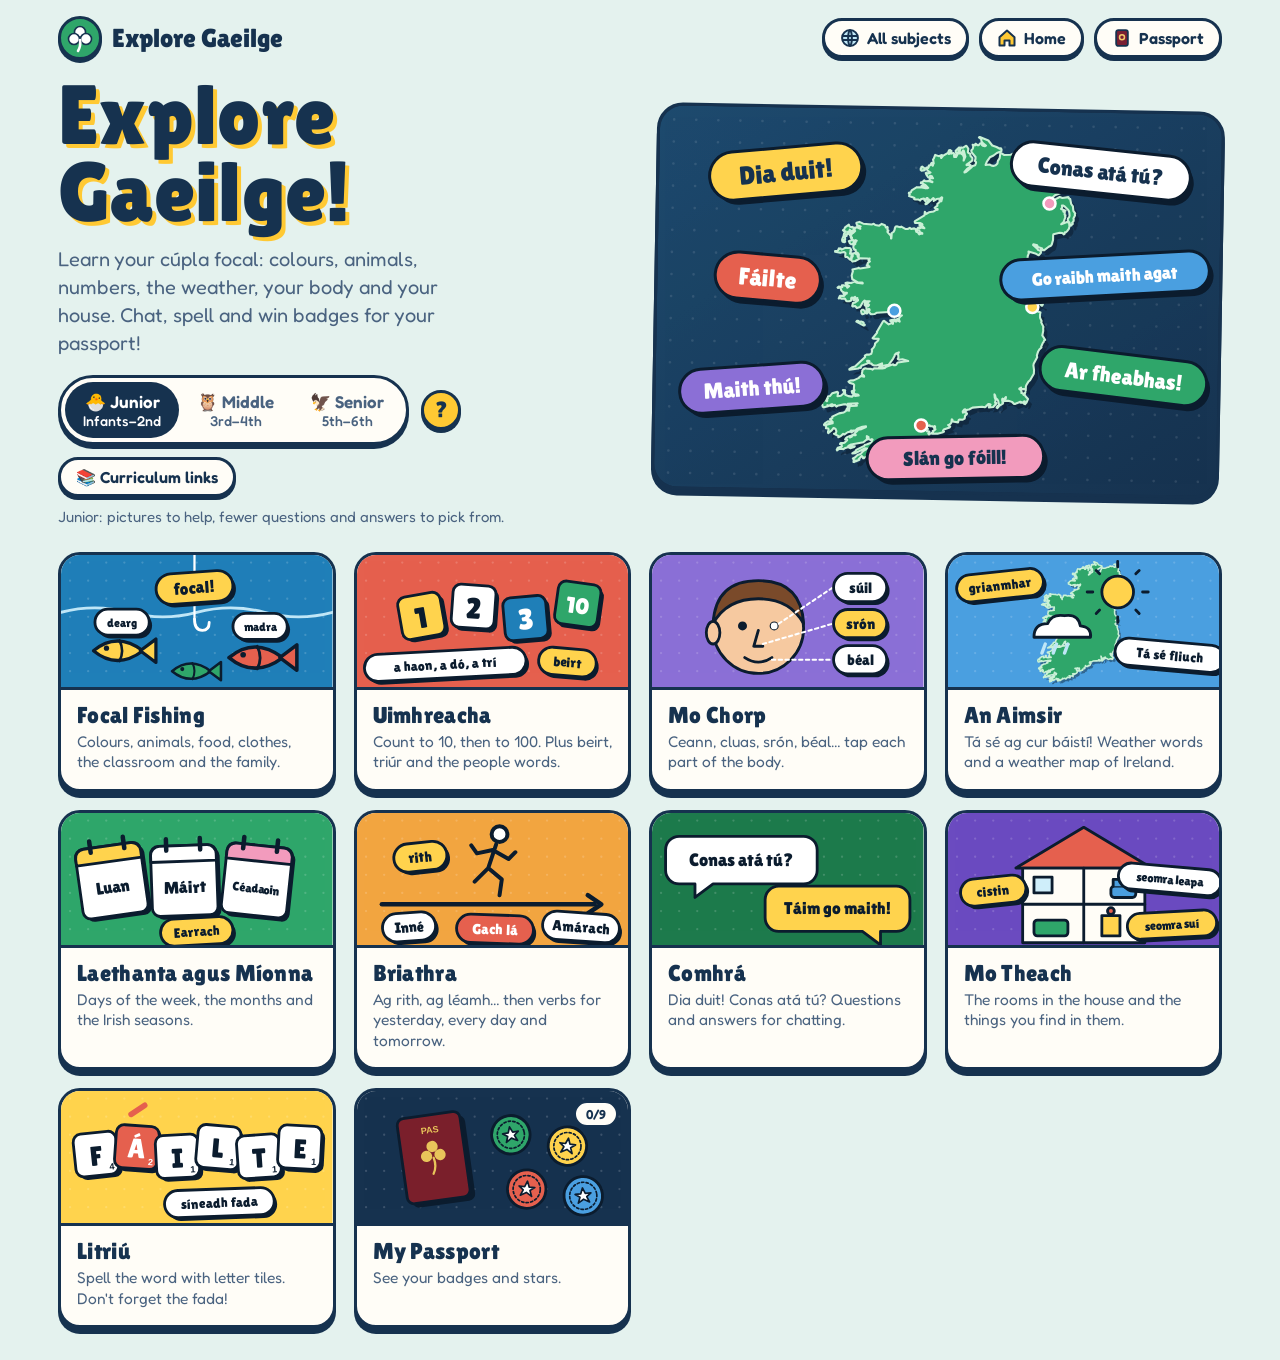
==== gaeilge/index.html @ c5cba71c "Add Explore Gaeilge to Explore Óg New Gaeilge island on the map, subject card, teacher curriculum ta" ====
<!DOCTYPE html>
<html lang="en">
<head>
<meta charset="utf-8">
<meta http-equiv="Content-Security-Policy" content="default-src 'self'; script-src 'self' 'unsafe-inline' https://gc.zgo.at; style-src 'self' 'unsafe-inline'; img-src 'self' data: blob: https://atmirish.goatcounter.com; font-src 'self' data:; media-src 'self' data: blob:; connect-src 'self' https://atmirish.goatcounter.com; object-src 'none'; base-uri 'self'; form-action 'none'">
<meta name="referrer" content="strict-origin-when-cross-origin">
<link rel="icon" type="image/png" sizes="32x32" href="/exploreog/icons/favicon-32.png">
<link rel="apple-touch-icon" href="/exploreog/icons/apple-touch-icon.png">
<link rel="manifest" href="/exploreog/icons/manifest.webmanifest">
<meta name="theme-color" content="#16324f">
<meta name="apple-mobile-web-app-title" content="Explore Óg">
<meta name="viewport" content="width=device-width, initial-scale=1">
<title>Explore Gaeilge!</title>
<style>
@font-face{font-family:'Lilita One';font-style:normal;font-weight:400;font-display:swap;src:url([data-uri]) format('woff2')}@font-face{font-family:'Fredoka Variable';font-style:normal;font-weight:300 700;font-display:swap;src:url([data-uri]) format('woff2')}
:root{
  --ink:#16324f; --ink-soft:#4a6380; --mist:#e4f2ee; --paper:#fffdf7; --gold:#ffc933;
  --green:#2fa66a; --orange:#f2a541; --purple:#8e6bd8; --red:#e5604e; --blue:#1f7fb8; --sky:#bfe7f6;
  --good:#2fa66a; --bad:#e5604e;
  --display:'Lilita One','Arial Rounded MT Bold','Trebuchet MS',sans-serif;
  --body:'Fredoka Variable','Fredoka','Trebuchet MS',system-ui,sans-serif;
  --line:3px solid var(--ink); --ledge:0 5px 0 var(--ink);
  color-scheme:light;
}
*{box-sizing:border-box}
html,body{margin:0;min-height:100%}
body{font-family:var(--body);color:var(--ink);background:var(--mist);-webkit-tap-highlight-color:transparent;user-select:none;font-size:17px}
button{font-family:inherit;color:inherit;cursor:pointer;border:none;background:none;padding:0}
:focus-visible{outline:4px solid var(--gold);outline-offset:3px}
h1,h2,h3,h4{font-family:var(--display);font-weight:400;letter-spacing:.3px;text-wrap:balance}
.app{max-width:1200px;margin:0 auto;padding:16px 18px 32px}
@media (prefers-reduced-motion:reduce){*{animation:none!important;transition:none!important}}

/* header */
header.top{display:flex;align-items:center;gap:10px;margin-bottom:16px}
.brand{display:flex;align-items:center;gap:10px;font-family:var(--display);font-size:26px}
.brand .dot{width:44px;height:44px;border-radius:50%;background:var(--orange);border:var(--line);box-shadow:0 3px 0 var(--ink);display:grid;place-items:center}
.spacer{flex:1}
.pill{background:var(--paper);border:var(--line);border-radius:999px;padding:7px 15px;font-weight:600;box-shadow:0 3px 0 var(--ink);display:flex;align-items:center;gap:7px;font-size:16px}
button.pill:active{transform:translateY(3px);box-shadow:none}

/* buttons */
.btn{background:var(--paper);border:var(--line);border-radius:16px;padding:11px 20px;font-family:var(--display);font-size:20px;box-shadow:var(--ledge);transition:transform .08s,box-shadow .08s}
.btn:hover{transform:translateY(-1px);box-shadow:0 6px 0 var(--ink)}
.btn:active{transform:translateY(5px);box-shadow:none}
.btn.primary{background:var(--gold)}
.btn.small{padding:7px 14px;font-size:16px;border-radius:12px;box-shadow:0 3px 0 var(--ink)}
.btn.on{background:var(--ink);color:#fff}

/* home */
.hero{display:grid;grid-template-columns:1fr 1fr;gap:28px;align-items:center;margin:4px 0 26px}
.hero h1{font-size:clamp(46px,7vw,84px);line-height:.92;margin:0 0 14px;text-shadow:4px 4px 0 var(--gold)}
.hero p{font-size:20px;line-height:1.4;color:var(--ink-soft);margin:0 0 18px;max-width:34ch}
.lvlrow{display:flex;align-items:center;gap:12px;flex-wrap:wrap}
.age{display:inline-flex;background:var(--paper);border:var(--line);border-radius:999px;padding:4px;box-shadow:0 4px 0 var(--ink)}
.age button{border-radius:999px;padding:9px 18px;font-size:17px;font-weight:600;color:var(--ink-soft)}
.age button small{font-weight:500}
.age button.on{background:var(--ink);color:#fff}
.helpbtn{width:40px;height:40px;border-radius:50%;background:var(--gold);border:var(--line);font-family:var(--display);font-size:22px;box-shadow:0 3px 0 var(--ink)}
.age-note{font-size:15px;color:var(--ink-soft);margin-top:10px}
.board{border:var(--line);border-radius:26px;box-shadow:0 6px 0 var(--ink);background:#9c6435;overflow:hidden;transform:rotate(1deg)}
.board svg{display:block;width:100%;height:auto}
.modes{display:grid;grid-template-columns:repeat(4,1fr);gap:18px}
.mode{background:var(--paper);border:var(--line);border-radius:22px;box-shadow:0 6px 0 var(--ink);text-align:left;display:flex;flex-direction:column;overflow:hidden;transition:transform .12s,box-shadow .12s}
.mode:hover{transform:translateY(-3px);box-shadow:0 9px 0 var(--ink)}
.mode:active{transform:translateY(5px);box-shadow:0 1px 0 var(--ink)}
.mode .art{height:120px;display:grid;place-items:center;border-bottom:var(--line);position:relative;background:var(--tint)}
.mode .art svg{width:88px;height:88px;filter:drop-shadow(0 3px 0 rgba(22,50,79,.18))}
.mode .body{padding:12px 16px 16px;display:flex;flex-direction:column;gap:4px}
.mode h3{margin:0;font-size:23px}
.mode p{margin:0;color:var(--ink-soft);font-size:15.5px;line-height:1.3}
.mode .tag{position:absolute;top:10px;right:10px;font-size:13px;font-weight:600;padding:3px 10px;border-radius:999px;background:var(--paper);border:2px solid var(--ink)}
.m1{--tint:#fde9c6}.m2{--tint:#fbd9d3}.m3{--tint:#d6ebf8}.m4{--tint:#e6dcfb}.m5{--tint:#d5ece2}.m6{--tint:#f6e7c8}.m7{--tint:#dff2d0}.m8{--tint:#cfe8f5}.m9{--tint:#f3dff0}.m10{--tint:#e2e6fb}.m11{--tint:#d4f0df}.m12{--tint:#dcefe0}.m13{--tint:#fde2e8}.m14{--tint:#fbe3d6}.m15{--tint:#fff1c4}.m16{--tint:#e3f0fb}

/* game layout */
.play{display:grid;grid-template-columns:1fr 360px;gap:20px;align-items:start}
.stage{background:var(--paper);border:var(--line);border-radius:28px;box-shadow:0 6px 0 var(--ink);padding:22px;min-height:520px;display:flex;flex-direction:column;align-items:center;gap:18px}
.panel{display:flex;flex-direction:column;gap:14px}
.card{background:var(--paper);border:var(--line);border-radius:20px;padding:16px 18px;box-shadow:var(--ledge)}
.card h3{margin:0 0 4px;font-size:24px}
.card p{margin:0;color:var(--ink-soft);font-size:16px;line-height:1.35}
.modeswitch{display:flex;background:var(--paper);border:var(--line);border-radius:999px;padding:4px;box-shadow:0 4px 0 var(--ink)}
.modeswitch button{flex:1;border-radius:999px;padding:9px 10px;font-family:var(--display);font-size:19px;color:var(--ink-soft)}
.modeswitch button.on{background:var(--ink);color:#fff}
.bubble{background:var(--paper);border:var(--line);border-radius:18px;padding:12px 16px;font-size:17px;font-weight:500;box-shadow:0 3px 0 var(--ink);line-height:1.35;min-height:52px}
.progress{display:flex;gap:6px;flex-wrap:wrap}
.progress i{width:16px;height:16px;border-radius:50%;background:#fff;border:2.5px solid var(--ink);display:block;transition:transform .2s}
.progress i.ok{background:var(--good)}.progress i.no{background:var(--bad)}.progress i.now{background:var(--gold);transform:scale(1.25)}
.statline{display:flex;justify-content:space-between;align-items:center;margin-top:10px;font-weight:600;font-variant-numeric:tabular-nums}
.tabs{display:flex;gap:8px;flex-wrap:wrap;justify-content:center}
.q{font-family:var(--display);font-size:clamp(34px,5vw,54px);line-height:1;text-align:center;margin:4px 0}
.qsub{font-size:19px;color:var(--ink-soft);text-align:center;font-weight:500;margin:-6px 0 0}
.opts{display:flex;gap:14px;flex-wrap:wrap;justify-content:center}
.opt{min-width:110px;background:#fff;border:var(--line);border-radius:18px;padding:14px 20px;font-family:var(--display);font-size:32px;box-shadow:var(--ledge);transition:transform .08s,box-shadow .08s}
.opt:hover{transform:translateY(-1px);box-shadow:0 6px 0 var(--ink)}
.opt:active{transform:translateY(5px);box-shadow:none}
.opt.wide{font-size:22px;min-width:220px}
.opt.good{background:var(--good);color:#fff}.opt.bad{background:var(--bad);color:#fff}
.shake{animation:shake .4s}
@keyframes shake{25%{transform:translateX(-8px)}75%{transform:translateX(8px)}}
.pop{animation:pop .35s cubic-bezier(.2,1.4,.4,1)}
@keyframes pop{from{transform:scale(.7);opacity:0}to{transform:scale(1);opacity:1}}

/* ten frames + arrays */
.frames{display:flex;gap:18px;flex-wrap:wrap;justify-content:center}
.frame{display:grid;grid-template-columns:repeat(5,52px);gap:6px;background:#fff;border:var(--line);border-radius:14px;padding:8px;box-shadow:0 4px 0 var(--ink)}
.frame .cell{width:52px;height:52px;border-radius:10px;background:#eef4f7;border:2px dashed #b9c9d6;display:grid;place-items:center}
.frame .cell i{width:38px;height:38px;border-radius:50%;display:block;border:2.5px solid var(--ink)}
.frame .cell i.r{background:var(--red)}.frame .cell i.b{background:var(--blue)}.frame .cell i.x{background:#cfd8df;position:relative}
.frame .cell i.x:after{content:"";position:absolute;left:-4px;right:-4px;top:16px;height:3px;background:var(--ink);transform:rotate(-40deg)}
.frame.tap .cell{cursor:pointer}
.sentence{font-family:var(--display);font-size:clamp(34px,5vw,52px);text-align:center}
.sentence .r{color:var(--red)}.sentence .b{color:var(--blue)}
.array{display:grid;gap:5px;justify-content:center}
.array i{width:22px;height:22px;border-radius:50%;background:var(--orange);border:2px solid var(--ink);display:block}
.array i.row-alt{background:var(--purple)}
.facts{display:grid;grid-template-columns:repeat(4,1fr);gap:8px;width:100%;max-width:560px}
.facts button{background:#fff;border:2.5px solid var(--ink);border-radius:12px;padding:7px 4px;font-weight:600;font-size:16px;font-variant-numeric:tabular-nums}
.facts button.on{background:var(--gold)}
.keypad{display:grid;grid-template-columns:repeat(3,72px);gap:10px;justify-content:center}
.keypad button{height:58px;background:#fff;border:var(--line);border-radius:14px;font-family:var(--display);font-size:28px;box-shadow:0 4px 0 var(--ink)}
.keypad button:active{transform:translateY(4px);box-shadow:none}
.keypad .ok{background:var(--gold)}
.answer{min-width:160px;min-height:70px;border:var(--line);border-radius:16px;background:#fff;font-family:var(--display);font-size:48px;display:grid;place-items:center;padding:0 16px}
.answer.good{background:var(--good);color:#fff}.answer.bad{background:var(--bad);color:#fff}

/* pizza + fractions */
.pizza{width:min(340px,80vw);height:auto;touch-action:manipulation}
.pizza .slice{cursor:pointer}
.slicecount{display:flex;gap:8px;flex-wrap:wrap;justify-content:center}
.frac{display:inline-flex;flex-direction:column;align-items:center;font-family:var(--display);line-height:1;vertical-align:middle}
.frac b{font-weight:400;padding:0 6px}
.frac b:first-child{border-bottom:4px solid currentColor;padding-bottom:4px}
.frac b:last-child{padding-top:4px}
.fracbig{font-size:64px}
.fracrow{display:flex;gap:24px;align-items:center;flex-wrap:wrap;justify-content:center}
.fracinfo{font-size:20px;font-weight:600;line-height:1.5;text-align:left}
.fracinfo span{color:var(--ink-soft);font-weight:500}
.opt .frac{font-size:30px}

/* clock */
.clock{width:min(340px,80vw);height:auto;touch-action:none}
.clock .hand{cursor:grab}
.timebox{display:flex;gap:14px;flex-wrap:wrap;justify-content:center;align-items:stretch}
.tbox{background:#fff;border:var(--line);border-radius:16px;padding:10px 18px;text-align:center;box-shadow:0 4px 0 var(--ink);min-width:150px}
.tbox small{display:block;font-size:14px;color:var(--ink-soft);font-weight:600}
.tbox b{display:block;font-family:var(--display);font-weight:400;font-size:34px;font-variant-numeric:tabular-nums}
.tbox.words b{font-size:24px}
.ampm{display:inline-flex;background:#fff;border:2.5px solid var(--ink);border-radius:999px;padding:3px;margin-top:6px}
.ampm button{border-radius:999px;padding:4px 12px;font-weight:600;font-size:14px}
.ampm button.on{background:var(--ink);color:#fff}
.nudge{display:flex;gap:8px;flex-wrap:wrap;justify-content:center}
.ticket{background:#fff;border:var(--line);border-radius:16px;padding:14px 18px;box-shadow:0 4px 0 var(--ink);max-width:520px;font-size:20px;line-height:1.4;text-align:center}
.ticket b{font-family:var(--display);font-weight:400;font-size:26px}


.exbar{display:flex;align-items:center;gap:10px;width:100%;justify-content:space-between;background:#fff6d6;border:var(--line);border-radius:16px;padding:8px 10px;box-shadow:0 3px 0 var(--ink)}
.exlbl{flex:1;text-align:center;display:flex;flex-direction:column;line-height:1.2}
.exlbl small{color:var(--ink-soft);font-weight:600;font-size:13px}
.exlbl b{font-family:var(--display);font-weight:400;font-size:20px}
/* number hop */
.pvg{display:grid;grid-template-columns:minmax(96px,1fr) 34px minmax(96px,1fr) 34px minmax(80px,1fr) 34px minmax(80px,1fr);align-items:center;justify-items:center;row-gap:10px;max-width:640px;width:100%}
.pvg .pvcol{grid-row:1}
.pvsep{grid-row:1}
.pvpart,.pvplus{grid-row:2;font-family:var(--display);font-size:clamp(28px,4.4vw,46px);line-height:1}
.pvpart{border-top:3px dashed #c9d4dd;padding-top:10px;width:100%;text-align:center}
.pvpart.zero{color:#b7c3cd}
.pvplus{padding-top:13px;color:var(--ink-soft)}

.pv{display:flex;gap:12px;flex-wrap:wrap;justify-content:center}
.pvcol{display:flex;flex-direction:column;align-items:center;gap:6px}
.pvcol>b{color:#fff;font-family:var(--display);font-weight:400;padding:4px 10px;border-radius:10px;border:2.5px solid var(--ink);font-size:16px}
.pvn{font-family:var(--display);font-size:38px;line-height:1}
.blocks{display:flex;gap:18px;flex-wrap:wrap;justify-content:center;align-items:flex-end;min-height:80px}
.bgrp{display:flex;flex-direction:column;align-items:center;gap:4px}
.bgrp small{font-weight:700;font-size:14px}
.bset{display:flex;flex-wrap:wrap;gap:4px;max-width:260px;justify-content:center;align-items:flex-end}
.ones{display:grid;grid-template-columns:repeat(5,14px);gap:3px}
/* euro shop */
.bank{display:flex;flex-wrap:wrap;gap:8px;justify-content:center;align-items:center;max-width:720px}
.coin{border-radius:12px;transition:transform .08s;line-height:0}
.coin:hover{transform:translateY(-2px)}.coin:active{transform:scale(.92)}
.tray{display:flex;flex-wrap:wrap;gap:6px;justify-content:center;align-items:center;min-height:84px;width:100%;max-width:640px;background:#f3ead7;border:var(--line);border-radius:18px;padding:10px;box-shadow:inset 0 3px 0 rgba(22,50,79,.12)}
.tray .empty{color:var(--ink-soft);font-weight:500}
/* shapes */
.shapegrid{display:flex;flex-wrap:wrap;gap:10px;justify-content:center}
.shapebtn{background:#fff;border:2.5px solid var(--ink);border-radius:14px;padding:6px 8px;display:flex;flex-direction:column;align-items:center;gap:2px;box-shadow:0 3px 0 var(--ink)}
.shapebtn small{font-weight:600;font-size:13px}
.shapebtn.on{background:var(--gold)}
.shapeinfo{display:flex;gap:20px;align-items:center;flex-wrap:wrap;justify-content:center;text-align:left}
.shapeinfo h3{margin:0 0 6px;font-size:32px}
.shapeinfo p{margin:4px 0;font-size:19px}
.opt svg{display:block}
/* treasure grid */
.gridwrap{display:grid;grid-template-columns:auto auto auto;gap:8px;align-items:start}
.grid{display:grid;grid-template-columns:repeat(6,56px);grid-template-rows:repeat(6,56px);border:var(--line);border-radius:12px;overflow:hidden;background:#bfe7f6}
.gc{border-right:1.5px solid #8cc3df;border-bottom:1.5px solid #8cc3df;display:grid;place-items:center;font-size:32px}
.grid.tap .gc{cursor:pointer}.grid.tap .gc:hover{background:#d8f1fb}
.gc.good{background:var(--good)!important}.gc.bad{background:var(--bad)!important}
.ylab{display:grid;grid-template-rows:repeat(6,56px);align-items:center;font-weight:700;font-size:18px}
.xlab{display:grid;grid-template-columns:repeat(6,56px);text-align:center;font-weight:700;font-size:18px;margin-top:4px}
.compass{font-family:var(--display);text-align:center;font-size:18px;line-height:1.5;background:#fff;border:2.5px solid var(--ink);border-radius:12px;padding:6px 8px}
.compass span{white-space:nowrap}
/* patterns */
.unit{display:flex;gap:6px;font-size:34px;min-height:52px;border:2.5px dashed var(--ink);border-radius:14px;padding:4px 12px;background:#fff}
.patrow{display:flex;flex-wrap:wrap;gap:6px;justify-content:center;font-size:38px}
.patrow span.st{border-left:3px solid #c9d4dd;padding-left:4px}
.qm{display:inline-grid;place-items:center;min-width:48px;height:48px;border:3px dashed var(--ink);border-radius:12px;font-family:var(--display);font-size:30px;background:#fff6d6}
.seq{display:flex;flex-wrap:wrap;gap:8px;align-items:center;justify-content:center}
.seq span:not(.qm){font-family:var(--display);font-size:34px;background:#fff;border:var(--line);border-radius:14px;padding:4px 14px;box-shadow:0 3px 0 var(--ink)}
.seq i{font-style:normal;font-weight:700;color:var(--purple);font-size:16px}
.box{display:inline-grid;place-items:center;min-width:64px;border:4px dashed var(--ink);border-radius:12px;background:#fff6d6;padding:0 8px}
/* data */
.chart{width:100%;max-width:560px;height:auto}
.picto{display:flex;flex-direction:column;gap:8px;background:#fff;border:var(--line);border-radius:16px;padding:12px 16px;min-width:min(420px,100%)}
.picto div{display:grid;grid-template-columns:110px 1fr;align-items:center;gap:8px;border-bottom:1.5px dashed #d5dee6;padding-bottom:6px}
.picto b{font-weight:600}.picto span{font-size:26px;letter-spacing:2px}
.votes{display:flex;flex-wrap:wrap;gap:10px;justify-content:center}
.votes div{display:flex;align-items:center;gap:6px;background:#fff;border:2.5px solid var(--ink);border-radius:14px;padding:4px 8px}
.votes span{font-size:24px}.votes b{min-width:22px;text-align:center;font-family:var(--display);font-weight:400;font-size:22px}
/* cupla focal */
.gacard{display:flex;gap:24px;align-items:center;justify-content:center;flex-wrap:wrap;background:#e9f6ef;border:var(--line);border-radius:22px;padding:18px 24px;box-shadow:var(--ledge);min-width:min(460px,100%)}
.gapic{min-width:120px;display:flex;flex-direction:column;align-items:center}
.gaw{font-family:var(--display);font-size:48px;color:#1f8a57;line-height:1}
.gaen{font-size:22px;color:var(--ink-soft);font-weight:600;margin-top:4px}
.gagrid{display:flex;flex-wrap:wrap;gap:8px;justify-content:center;max-width:680px}
.gagrid button{background:#fff;border:2.5px solid var(--ink);border-radius:12px;padding:6px 12px;display:flex;flex-direction:column;align-items:center;box-shadow:0 3px 0 var(--ink)}
.gagrid button.on{background:var(--gold)}
.gagrid small{color:var(--ink-soft);font-weight:500}
.dots{font-size:22px;letter-spacing:3px;color:var(--orange);max-width:140px;text-align:center;line-height:1.2}
.gnum{font-family:var(--display);font-weight:400;font-size:56px;line-height:1}
.gsym{font-family:var(--display);font-weight:400;font-size:70px;line-height:1}
@media (max-width:560px){
  .grid{grid-template-columns:repeat(6,44px);grid-template-rows:repeat(6,44px)}.ylab{grid-template-rows:repeat(6,44px)}.xlab{grid-template-columns:repeat(6,44px)}
  .gc{font-size:24px}.compass{display:none}.gridwrap{grid-template-columns:auto auto}
  .pvg{grid-template-columns:1fr 14px 1fr 14px 1fr 14px 1fr}.pvcol>b{font-size:12px;padding:3px 5px}.pvpart,.pvplus{font-size:22px}
  .gaw{font-size:38px}
  .seq span:not(.qm){font-size:26px;padding:3px 10px}
  .picto div{grid-template-columns:84px 1fr}.picto span{font-size:20px}
}

.curr{font-size:13.5px;color:var(--ink-soft);font-weight:600;margin:2px 0 8px;line-height:1.5}
.strand{display:inline-block;width:132px;height:26px;line-height:22px;letter-spacing:.2px;-webkit-font-smoothing:antialiased;vertical-align:middle;box-sizing:border-box;text-align:center;white-space:nowrap;color:#fff;font-weight:700;font-size:14px;padding:0 6px;border-radius:999px;border:2px solid var(--ink);margin-right:4px}
.modal .box.wide{max-width:760px}
.currbox{text-align:left}.currbox h2{text-align:center}
.currlist{display:grid;grid-template-columns:1fr 1fr;gap:10px}
.curritem{display:grid;grid-template-columns:54px 1fr;gap:10px;border:2.5px solid var(--ink);border-radius:16px;padding:10px;background:#fff}
.ci-art svg{width:54px;height:54px}
.curritem h4{margin:0;font-size:19px}
.curritem p{margin:3px 0 0;font-size:14px;line-height:1.35}
.bystrand{display:flex;flex-direction:column;gap:8px;font-size:15px}
.bystrand>div{display:grid;grid-template-columns:132px 1fr;gap:10px;align-items:start}.bystrand .strand{margin:0}
@media (max-width:640px){.currlist{grid-template-columns:1fr}}
/* gaa */
.scoreboard{background:#14202b;border:var(--line);border-radius:16px;padding:12px 16px;color:#ffb347;font-family:var(--display);box-shadow:0 5px 0 var(--ink);min-width:min(460px,100%)}
.sbtitle{font-size:12px;letter-spacing:2px;color:#9fb3c4;text-align:center;margin-bottom:6px}
.sbrow{display:grid;grid-template-columns:40px 1fr 44px 16px 52px 56px;align-items:center;gap:6px;padding:6px 0;border-top:1px dashed #33485a}
.sbteam{color:#fff;font-size:22px;letter-spacing:1px}
.sbg,.sbp{font-size:38px;text-align:center;background:#0b1218;border-radius:8px;color:#ffb347;line-height:1.2}
.sbdash{font-size:30px;text-align:center}.sbt{font-size:20px;color:#7fd17f;text-align:right}
.sbkey{display:grid;grid-template-columns:40px 1fr 44px 16px 52px 56px;gap:6px;font-size:10px;color:#9fb3c4;letter-spacing:1px}
.sbkey span:nth-child(1){grid-column:3}.sbkey span:nth-child(2){grid-column:5}.sbkey span:nth-child(3){grid-column:6;text-align:right}
.sbctl{display:flex;gap:16px;flex-wrap:wrap;justify-content:center}.sbctl>div{display:flex;flex-direction:column;align-items:center;gap:6px}
.working{font-size:18px;line-height:1.6;text-align:center}
.bigscore{display:flex;align-items:center;gap:14px;font-family:var(--display);font-size:64px}
/* bake */
.recipe{background:#fff;border:var(--line);border-radius:18px;padding:16px 18px;box-shadow:0 4px 0 var(--ink);width:100%;max-width:560px;background-image:repeating-linear-gradient(transparent 0 31px,#e8eef3 31px 32px)}
.rhead{display:flex;gap:12px;align-items:center;margin-bottom:8px}.rem{font-size:52px}.rhead h3{margin:0;font-size:28px}.rhead p{margin:2px 0 0}.rhead span{color:var(--ink-soft);font-size:15px}
.recipe table{width:100%;border-collapse:collapse;font-size:18px}.recipe th{text-align:left;font-size:14px;color:var(--ink-soft)}.recipe td{padding:6px 4px;border-top:1.5px dashed #d5dee6}.recipe td small{color:var(--ink-soft)}
.emrow{font-size:40px;letter-spacing:4px;text-align:center;max-width:520px}
.jugs{display:flex;gap:30px}
.mhead{margin:12px 0 4px;font-size:20px}
.method{margin:0;padding-left:24px;font-size:16.5px;line-height:1.45}
.method li{margin:3px 0}
.method li.hot span{display:inline-block;font-size:12px;font-weight:700;background:#fde2d6;border:1.5px solid var(--red);border-radius:999px;padding:0 6px;color:#b23a26;white-space:nowrap}
.safety{margin:8px 0 0;font-size:13.5px;color:var(--ink-soft)}
#rp{max-width:680px}
/* calendar */
.calwrap{display:flex;gap:20px;flex-wrap:wrap;justify-content:center;align-items:flex-start}
.cal{background:#fff;border:var(--line);border-radius:16px;padding:10px;box-shadow:0 4px 0 var(--ink)}
.calhead{display:flex;align-items:center;justify-content:space-between;gap:10px;margin-bottom:6px}.calhead b{font-family:var(--display);font-weight:400;font-size:22px;flex:1;text-align:center}
.calgrid{display:grid;grid-template-columns:repeat(7,40px);gap:4px}
.cdn{font-size:13px;font-weight:700;text-align:center;color:var(--ink-soft)}
.cd{height:38px;border-radius:9px;border:2px solid #d5dee6;font-weight:600;font-size:16px;background:#fff}
.cd.wk{background:#f3f7fa}.cd.today{border-color:var(--red)}.cd.sel{background:var(--gold);border-color:var(--ink)}.cd.empty{border:none;background:none}
.calinfo{max-width:290px}.calinfo h3{margin:0 0 6px;font-size:26px;line-height:1.1}.calinfo p{margin:2px 0;font-size:16px}.calinfo ul{margin:4px 0;padding-left:18px;font-size:15px}
.months{display:flex;flex-wrap:wrap;gap:6px;justify-content:center;max-width:620px}.months span{background:#fff;border:2px solid var(--ink);border-radius:10px;padding:3px 8px;font-size:14px}.months span.on{background:var(--gold)}
/* number detectives */
.hsq{display:grid;grid-template-columns:repeat(10,1fr);gap:3px;width:100%;max-width:470px}
.hn{aspect-ratio:1;border:1.5px solid #c9d4dd;border-radius:6px;background:#fff;font-weight:600;font-size:14px;font-variant-numeric:tabular-nums}
.hn.on{background:var(--gold);border-color:var(--ink)}.hn.ev{background:#d6ebf8}.hn.od{background:#fde9c6}.hn.sel{outline:3px solid var(--red);outline-offset:1px}
.detinfo{text-align:center}.detinfo h3{margin:0;font-size:36px}.detinfo p{margin:4px 0;font-size:17px}
.chip{display:inline-block;border:2px solid var(--ink);border-radius:999px;padding:2px 10px;margin:2px;font-weight:700;font-size:14px;background:#fff}.chip.p{background:#e6dcfb}.chip.s{background:#d4f0df}
.key{display:inline-flex;align-items:center;gap:6px;font-weight:600;font-size:15px}.key i{width:18px;height:18px;border-radius:5px;border:2px solid var(--ink);display:block}.key i.ev{background:#d6ebf8}.key i.od{background:#fde9c6}.key i.on{background:var(--gold)}
/* sprint */
.strat{display:flex;flex-direction:column;align-items:center;gap:12px;width:100%}
.sname{background:var(--purple);color:#fff;font-family:var(--display);font-size:22px;padding:4px 16px;border-radius:999px;border:var(--line)}
.steps{margin:0;padding-left:28px;font-size:22px;line-height:1.5;font-weight:600;max-width:520px}
.ansgood{color:var(--good)}
@media (max-width:560px){
  .sbrow,.sbkey{grid-template-columns:30px 1fr 34px 10px 40px 44px}.sbteam{font-size:16px}.sbg,.sbp{font-size:28px}.sbt{font-size:15px}
  .bigscore{font-size:46px}
  .calgrid{grid-template-columns:repeat(7,38px)}
  .hn{font-size:11px;border-radius:4px}
  .steps{font-size:18px}
  .recipe table{font-size:15px}
}
/* modal */
.modal{position:fixed;inset:0;background:rgba(22,50,79,.55);display:grid;place-items:center;z-index:50;padding:18px}
.modal.hidden{display:none}
.modal .box{background:var(--paper);border:var(--line);border-radius:28px;padding:24px;max-width:460px;width:100%;text-align:center;box-shadow:0 8px 0 var(--ink);animation:pop .35s cubic-bezier(.2,1.4,.4,1);max-height:92dvh;overflow:auto}
.modal h2{margin:0 0 6px;font-size:34px}
.stars{font-size:40px;letter-spacing:6px;margin:6px 0}
.badge{display:inline-flex;align-items:center;gap:8px;background:var(--gold);border:var(--line);border-radius:999px;padding:6px 14px;font-weight:700;margin:6px 0 12px}
.helpbox{text-align:left;max-width:560px}
.helpbox h2{text-align:center}
.helpgrid{display:grid;grid-template-columns:1fr 1fr;gap:12px;margin:12px 0}
.helpgrid div{border:var(--line);border-radius:16px;padding:12px}
.helpgrid h4{margin:0 0 6px;font-size:21px}
.helpgrid ul{margin:0;padding-left:18px;font-size:15px;line-height:1.4}
.helpnote{font-size:15px;color:var(--ink-soft)}

/* passport */
.pp-head{display:flex;gap:18px;align-items:center;background:#7a1f33;color:#f7e6b5;border:var(--line);border-radius:24px;padding:20px 24px;box-shadow:0 6px 0 var(--ink);margin-bottom:18px}
.pp-head h2{margin:0;font-size:40px;color:#f7e6b5}
.pp-head p{margin:4px 0 0;font-size:17px;opacity:.9}
.pp-grid{display:grid;grid-template-columns:repeat(3,1fr);gap:18px}
.stamp{background:var(--paper);border:var(--line);border-radius:20px;padding:18px;text-align:center;box-shadow:var(--ledge)}
.stamp .ring{width:110px;height:110px;margin:0 auto 10px;border-radius:50%;border:5px solid var(--red);display:grid;place-items:center;font-size:46px;transform:rotate(-8deg);color:var(--red)}
.stamp.off .ring{border-color:#c7d2db;filter:grayscale(1);opacity:.45}
.stamp h4{margin:0;font-size:22px}
.stamp p{margin:4px 0 0;color:var(--ink-soft);font-size:15px}

@media (max-width:900px){
  .hero{grid-template-columns:1fr;gap:16px}
  .modes{grid-template-columns:1fr 1fr}
  .play{grid-template-columns:1fr;gap:12px}
  .stage{min-height:0;padding:16px}
  .panel{display:contents}
  .play>.stage{order:2}
  .modeswitch{order:1}
  .intro{order:1;padding:12px 14px}
  .intro h3,.intro p{display:none}
  .intro>div[style]{margin-top:0!important}
  .play.learn .intro{display:none}
  #says{order:3}
  #ready{order:4}
  .pp-grid{grid-template-columns:1fr}
}
@media (max-width:560px){
  .app{padding:12px 12px 24px}
  .exbar{gap:6px;padding:6px}.exbar .btn{padding:6px 9px;font-size:14px}.exlbl b{font-size:16px}
  .brand span.t{font-size:20px}
  .pill .lbl{display:none}
  .hero p{font-size:18px}
  .mode .art{height:96px}.mode .art svg{width:70px;height:70px}
  .mode h3{font-size:19px}.mode p{font-size:14px}
  .mode .tag{display:none}
  .frame{grid-template-columns:repeat(5,40px);gap:5px}
  .frame .cell{width:40px;height:40px}.frame .cell i{width:28px;height:28px}
  .frame .cell i.x:after{top:11px}
  .array i{width:15px;height:15px}
  .facts{grid-template-columns:repeat(3,1fr)}
  .opt{min-width:84px;font-size:26px;padding:12px 14px}
  .opt.wide{min-width:0;width:100%;font-size:19px}
  .keypad{grid-template-columns:repeat(3,64px)}
  .keypad button{height:52px}
  .helpgrid{grid-template-columns:1fr}
  .fracbig{font-size:52px}
  .tbox{min-width:120px;padding:8px 12px}.tbox b{font-size:28px}.tbox.words b{font-size:20px}
}
/* explore gaeilge */
.brand .dot{background:var(--green)}
.pic{line-height:1;display:inline-block}
.optpic{font-size:52px;line-height:1}
.vis{display:flex;justify-content:center;width:100%}
.gem{font-size:22px;line-height:1.1}
.dots.big{font-size:36px;max-width:300px;letter-spacing:6px}
.ppl{font-size:34px;max-width:260px;text-align:center;line-height:1.2}
.corp{display:flex;gap:24px;align-items:center;justify-content:center;flex-wrap:wrap}
.bodyfig{width:min(260px,62vw);height:auto}
.spot{cursor:pointer}
.spot .ring{fill:#ffc933;stroke:#16324f;stroke-width:3;opacity:.85;transition:transform .15s}
.spot:hover .ring{opacity:1}
.spot.on .ring{fill:#e5604e}
.spot.good .ring{fill:var(--good)}.spot.bad .ring{fill:var(--bad)}
.spot.flash .ring{fill:#e5604e;animation:flash .7s infinite}
@keyframes flash{50%{opacity:.25}}
.wmap{width:min(340px,82vw);height:auto;border:var(--line);border-radius:18px;background:#bfe7f6}
.wmap .cname{font-family:var(--display);font-size:30px;fill:#16324f;paint-order:stroke;stroke:#fff;stroke-width:8px;stroke-linejoin:round}
.wmap .city.on circle{fill:#e5604e}
.wmap .city.on .cname{fill:#e5604e}
.chat{display:flex;flex-direction:column;gap:12px;width:100%;max-width:560px}
.say{display:flex;gap:10px;align-items:flex-end}
.say.b{justify-content:flex-end}
.say .who{font-size:42px;line-height:1}
.say>div{background:#fff;border:var(--line);border-radius:20px;padding:12px 16px;box-shadow:0 4px 0 var(--ink);max-width:80%}
.say.a>div{border-bottom-left-radius:4px;background:#e9f6ef}
.say.b>div{border-bottom-right-radius:4px;background:#fff6d6}
.say b{display:block;font-family:var(--display);font-weight:400;font-size:26px;line-height:1.15}
.say small{display:block;color:var(--ink-soft);font-weight:500;font-size:15px;margin-top:4px}
.vt{border-collapse:separate;border-spacing:0;background:#fff;border:var(--line);border-radius:14px;overflow:hidden;font-size:20px}
.vt th{background:#e9f6ef;text-align:left;padding:8px 12px;font-family:var(--display);font-weight:400;font-size:20px;border-bottom:2px solid #d5e7dc}
.vt th small{display:block;font-family:var(--body);font-size:13px;color:var(--ink-soft)}
.vt td{padding:8px 14px;font-weight:700;color:#1f8a57;border-bottom:2px solid #eef3f6}
.vt tr:last-child th,.vt tr:last-child td{border-bottom:none}
.tense{background:var(--gold);border:var(--line);border-radius:12px;padding:0 10px}
.tiles{display:flex;gap:8px;flex-wrap:wrap;justify-content:center;align-items:center}
.tile{min-width:54px;height:62px;display:grid;place-items:center;background:#fff;border:var(--line);border-radius:14px;box-shadow:0 4px 0 var(--ink);font-family:var(--display);font-size:36px;padding:0 8px}
.tile.fada{background:#fff6d6;color:#e5604e}
.tiles .gap{width:18px}
button.tile:active{transform:translateY(4px);box-shadow:none}
.tile.used{opacity:.25;pointer-events:none}
.tile.bad{background:var(--bad);color:#fff}
.slots .tile.slot{background:#eef4f7;border-style:dashed;box-shadow:none}
.slots .tile.slot.set{background:#fff;border-style:solid}
.slots.good .tile{background:var(--good);color:#fff}
@media (max-width:560px){
  .say b{font-size:21px}.say .who{font-size:32px}
  .tile{min-width:42px;height:50px;font-size:28px;border-radius:12px}
  .vt{font-size:17px}.vt th{font-size:17px}
  .optpic{font-size:40px}
}
.mode .art{background:none;padding:0;overflow:hidden}
.mode .art svg,.mode .art>svg{width:100%!important;height:100%!important;filter:none!important;display:block}
.mode .tag{display:block!important}
.mode .art{height:auto!important;aspect-ratio:2/1}
.age button small{display:block}
.helpgrid{grid-template-columns:repeat(auto-fit,minmax(220px,1fr))!important}
.prep{width:240px;max-width:100%;height:auto}
.gapic .prep{width:200px}
.vis .prep{width:320px}
.helpbox{max-width:none!important}
@media (min-width:860px){.helpgrid{grid-template-columns:repeat(3,1fr)!important}}

.pill[hidden]{display:none}a.pill{text-decoration:none;color:var(--ink)}
</style>
</head>
<body>
<div class="app">
  <header class="top">
    <button class="brand" id="homeBtn" aria-label="Explore Gaeilge home"><span class="dot" id="brandDot"></span><span class="t">Explore Gaeilge</span></button>
    <div class="spacer"></div>
    <a class="pill" id="allSubj" href="../" hidden aria-label="All subjects"><svg width="20" height="20" viewBox="0 0 24 24" fill="none" stroke="#16324f" stroke-width="2.4"><circle cx="12" cy="12" r="9.5" fill="#bfe7f6"/><path d="M12 2.5c-3 3-3 16 0 19M12 2.5c3 3 3 16 0 19M3 9.5h18M3 14.5h18"/></svg><span class="lbl">All subjects</span></a>
    <button class="pill" id="homeTop"><svg width="20" height="20" viewBox="0 0 24 24"><path d="M3 11 12 3l9 8v10H15v-6H9v6H3z" fill="#ffc933" stroke="#16324f" stroke-width="2.4" stroke-linejoin="round"/></svg><span class="lbl">Home</span></button>
    <button class="pill" id="ppTop"><svg width="20" height="20" viewBox="0 0 24 24"><rect x="5" y="2.5" width="14" height="19" rx="2.5" fill="#7a1f33" stroke="#16324f" stroke-width="2.2"/><circle cx="12" cy="11" r="3" fill="none" stroke="#f3c96b" stroke-width="1.8"/></svg><span class="lbl">Passport</span></button>
  </header>
  <main id="view"></main>
</div>
<div class="modal hidden" id="modal"><div class="box" id="modalBox"></div></div>

<script>
'use strict';
const $=s=>document.querySelector(s), $$=s=>[...document.querySelectorAll(s)];
const esc=s=>String(s).replace(/[&<>"']/g,c=>({'&':'&amp;','<':'&lt;','>':'&gt;','"':'&quot;',"'":'&#39;'}[c]));
const rnd=(a,b)=>a+Math.floor(Math.random()*(b-a+1));
const shuffle=a=>{a=[...a];for(let i=a.length-1;i>0;i--){const j=Math.floor(Math.random()*(i+1));[a[i],a[j]]=[a[j],a[i]];}return a;};
const pick=a=>a[Math.floor(Math.random()*a.length)];
const view=$('#view');

// ---------- saved progress ----------
const KEY='explore-gaeilge';
let S={level:'junior',badges:{},best:{},plays:0};
try{ S=Object.assign(S, JSON.parse(localStorage.getItem(KEY)||'{}')); }catch(e){}
function save(){ try{ localStorage.setItem(KEY, JSON.stringify(S)); }catch(e){} }

// ---------- sound ----------
let actx=null;
function tone(freqs,dur=.12){ try{ actx=actx||new (window.AudioContext||window.webkitAudioContext)(); let t=actx.currentTime;
  freqs.forEach(f=>{ const o=actx.createOscillator(), g=actx.createGain(); o.type='triangle'; o.frequency.value=f; g.gain.setValueAtTime(.12,t); g.gain.exponentialRampToValueAtTime(.001,t+dur); o.connect(g).connect(actx.destination); o.start(t); o.stop(t+dur); t+=dur*.8; }); }catch(e){} }
const yay=()=>tone([660,880,1100],.11), nope=()=>tone([220,180],.14);

// ---------- modal ----------
function modal(html, cls=''){ $('#modalBox').className='box '+cls; $('#modalBox').innerHTML=html; $('#modal').classList.remove('hidden'); }
function closeModal(){ $('#modal').classList.add('hidden'); }
$('#modal').addEventListener('click',e=>{ if(e.target.id==='modal' && !$('#modalBox').classList.contains('sticky')) closeModal(); });

// =====================================================================
// WORD LISTS  [Irish, English, picture]
// =====================================================================
const VOCAB={
  dathanna:{t:'Dathanna', en:'Colours', w:[['dearg','red','🔴'],['gorm','blue','🔵'],['buí','yellow','🟡'],['glas','green','🟢'],['oráiste','orange','🟠'],['corcra','purple','🟣'],['dubh','black','⚫'],['bán','white','⚪'],['donn','brown','🟤'],['bándearg','pink','🩷']]},
  ainmhithe:{t:'Ainmhithe', en:'Animals', w:[['madra','dog','🐶'],['cat','cat','🐱'],['bó','cow','🐄'],['capall','horse','🐴'],['caora','sheep','🐑'],['muc','pig','🐷'],['cearc','hen','🐔'],['lacha','duck','🦆'],['éan','bird','🐦'],['iasc','fish','🐟'],['coinín','rabbit','🐰'],['luch','mouse','🐭'],['sionnach','fox','🦊'],['gráinneog','hedgehog','🦔']]},
  bia:{t:'Bia', en:'Food', w:[['arán','bread','🍞'],['bainne','milk','🥛'],['uisce','water','💧'],['úll','apple','🍎'],['banana','banana','🍌'],['piorra','pear','🍐'],['sú talún','strawberry','🍓'],['cáis','cheese','🧀'],['ubh','egg','🥚'],['práta','potato','🥔'],['cairéad','carrot','🥕'],['ceapaire','sandwich','🥪'],['briosca','biscuit','🍪'],['uachtar reoite','ice cream','🍦']]},
  eadai:{t:'Éadaí', en:'Clothes', w:[['cóta','coat','🧥'],['hata','hat','👒'],['caipín','cap','🧢'],['léine','shirt','👕'],['bríste','trousers','👖'],['gúna','dress','👗'],['stocaí','socks','🧦'],['bróga','shoes','👟'],['buataisí','boots','👢'],['scaif','scarf','🧣'],['lámhainní','gloves','🧤']]},
  rang:{t:'Sa Rang', en:'In the classroom', w:[['leabhar','book','📖'],['cóipleabhar','copy book','📓'],['peann','pen','🖊️'],['peann luaidhe','pencil','✏️'],['rialóir','ruler','📏'],['siosúr','scissors','✂️'],['mála scoile','school bag','🎒'],['cathaoir','chair','🪑'],['ríomhaire','computer','💻'],['múinteoir','teacher','🧑‍🏫']]},
  teaghlach:{t:'An Teaghlach', en:'The family', w:[['Mamaí','Mammy','👩'],['Daidí','Daddy','👨'],['deartháir','brother','👦'],['deirfiúr','sister','👧'],['Mamó','Granny','👵'],['Daideó','Grandad','👴'],['babaí','baby','👶']]},
};
const NUM=['a náid','a haon','a dó','a trí','a ceathair','a cúig','a sé','a seacht','a hocht','a naoi','a deich'];
const TEENS=['a haon déag','a dó dhéag','a trí déag','a ceathair déag','a cúig déag','a sé déag','a seacht déag','a hocht déag','a naoi déag'];
const TENS={20:'fiche',30:'tríocha',40:'daichead',50:'caoga',60:'seasca',70:'seachtó',80:'ochtó',90:'nócha',100:'céad'};
function gaNum(n){ if(n<=10) return NUM[n]; if(n<20) return TEENS[n-11]; if(TENS[n]) return TENS[n]; const t=Math.floor(n/10)*10; return TENS[t]+' '+NUM[n%10]; }
const PEOPLE=['duine','beirt','triúr','ceathrar','cúigear','seisear','seachtar','ochtar','naonúr','deichniúr'];
const BODY=[ // [Irish, English, x, y] hotspot on the figure (viewBox 240 x 400)
  ['gruaig','hair',120,30],['súil','eye',104,66],['cluas','ear',77,72],['srón','nose',120,82],['béal','mouth',120,99],['muineál','neck',120,124],
  ['gualainn','shoulder',84,144],['lámh','hand',44,260],['méar','finger',196,262],['bolg','tummy',120,205],['glúin','knee',103,312],['cos','foot',100,382]];
const WEATHER=[['Tá sé grianmhar.','It is sunny.','☀️'],['Tá sé scamallach.','It is cloudy.','☁️'],['Tá sé ag cur báistí.','It is raining.','🌧️'],['Tá sé gaofar.','It is windy.','💨'],['Tá sé ag cur sneachta.','It is snowing.','🌨️'],['Tá sé ceomhar.','It is foggy.','🌫️'],['Tá sé fuar.','It is cold.','🥶'],['Tá sé te.','It is hot.','🥵'],['Tá tintreach agus toirneach ann.','There is thunder and lightning.','⛈️']];
const CITIES=[['Baile Átha Cliath','i mBaile Átha Cliath','Dublin',[511,416]],['Corcaigh','i gCorcaigh','Cork',[249,705]],['Gaillimh','i nGaillimh','Galway',[180,431]],['Béal Feirste','i mBéal Feirste','Belfast',[548,167]]];
const DAYS=[['Dé Luain','Monday'],['Dé Máirt','Tuesday'],['Dé Céadaoin','Wednesday'],['Déardaoin','Thursday'],['Dé hAoine','Friday'],['Dé Sathairn','Saturday'],['Dé Domhnaigh','Sunday']];
const MONTHS=[['Eanáir','January'],['Feabhra','February'],['Márta','March'],['Aibreán','April'],['Bealtaine','May'],['Meitheamh','June'],['Iúil','July'],['Lúnasa','August'],['Meán Fómhair','September'],['Deireadh Fómhair','October'],['Samhain','November'],['Nollaig','December']];
// traditional Irish seasons: spring starts in February (Lá Fhéile Bríde)
const SEASONS=[['An tEarrach','Spring','🌱',[1,2,3]],['An Samhradh','Summer','☀️',[4,5,6]],['An Fómhar','Autumn','🍂',[7,8,9]],['An Geimhreadh','Winter','❄️',[10,11,0]]];
const ACTIONS=[['ag rith','running','🏃'],['ag snámh','swimming','🏊'],['ag ithe','eating','😋'],['ag ól','drinking','🥤'],['ag léamh','reading','📖'],['ag scríobh','writing','✍️'],['ag canadh','singing','🎤'],['ag damhsa','dancing','💃'],['ag codladh','sleeping','😴'],['ag péinteáil','painting','🎨'],['ag imirt peile','playing football','⚽'],['ag rothaíocht','cycling','🚴']];
// [verb, English, past, present, future, sentence ending, picture]
const VERBS=[
  ['ith','eat',"D'ith mé",'Ithim','Íosfaidh mé','úll.','🍎'],
  ['ól','drink',"D'ól mé",'Ólaim','Ólfaidh mé','gloine bainne.','🥛'],
  ['téigh','go','Chuaigh mé','Téim','Rachaidh mé','ar scoil.','🏫'],
  ['feic','see','Chonaic mé','Feicim','Feicfidh mé','madra mór.','🐕'],
  ['imir','play','D\'imir mé','Imrím','Imreoidh mé','peil.','⚽'],
  ['scríobh','write','Scríobh mé','Scríobhaim','Scríobhfaidh mé','scéal.','✍️'],
  ['glan','clean','Ghlan mé','Glanaim','Glanfaidh mé','mo sheomra.','🧹'],
  ['dún','close','Dhún mé','Dúnaim','Dúnfaidh mé','an doras.','🚪'],
  ['déan','do / make','Rinne mé','Déanaim','Déanfaidh mé','cáca.','🎂'],
  ['faigh','get','Fuair mé','Faighim','Gheobhaidh mé','bronntanas.','🎁'],
];
const TENSE=[['Inné','Yesterday','past',2],['Gach lá','Every day','present',3],['Amárach','Tomorrow','future',4]];
const CHAT=[ // [question, answer, English question, English answer, junior?]
  ['Dia duit.','Dia is Muire duit.','Hello.','Hello (reply).',1],
  ['Conas atá tú?','Tá mé go maith, go raibh maith agat.','How are you?','I am well, thank you.',1],
  ['Cad is ainm duit?','Aoife is ainm dom.','What is your name?','My name is Aoife.',1],
  ['Cén aois thú?','Tá mé seacht mbliana d\'aois.','How old are you?','I am seven years old.',1],
  ['Go raibh maith agat.','Tá fáilte romhat.','Thank you.',"You're welcome.",1],
  ['An bhfuil cead agam dul go dtí an leithreas?','Tá cead agat.','May I go to the toilet?','You may.',1],
  ['Cá bhfuil tú i do chónaí?','Tá mé i mo chónaí i gCorcaigh.','Where do you live?','I live in Cork.',0],
  ['Cén dath is fearr leat?','Is fearr liom glas.','What colour do you like best?','I like green best.',0],
  ['An maith leat úlla?','Is maith liom úlla.','Do you like apples?','I like apples.',0],
  ['An bhfuil ocras ort?','Tá ocras orm.','Are you hungry?','I am hungry.',0],
  ['An bhfuil tuirse ort?','Tá tuirse orm.','Are you tired?','I am tired.',0],
  ['Slán agat.','Slán leat.','Goodbye (said by the one leaving).','Goodbye (said by the one staying).',0],
];
const ROOMS=[['cistin','kitchen','🍳'],['seomra suí','sitting room','🛋️'],['seomra leapa','bedroom','🛏️'],['seomra folctha','bathroom','🛁'],['gairdín','garden','🌳'],['garáiste','garage','🚗']];
const THINGS=[['leaba','bed','🛏️','seomra leapa'],['tolg','sofa','🛋️','seomra suí'],['teilifís','television','📺','seomra suí'],['sorn','cooker','🍳','cistin'],['cuisneoir','fridge','🧊','cistin'],['folcadán','bath','🛁','seomra folctha'],['cithfholcadán','shower','🚿','seomra folctha'],['leithreas','toilet','🚽','seomra folctha'],['bláthanna','flowers','🌷','gairdín','pl'],['crann','tree','🌳','gairdín'],['carr','car','🚗','garáiste'],['doras','door','🚪',null],['fuinneog','window','🪟',null],['lampa','lamp','💡',null]];
const SPELL_JR=['cat','bó','muc','éan','úll','ubh','hata','arán','iasc','glas','dubh','bán','gorm','buí'];
const SPELL_SR=['madra','capall','caora','bainne','uisce','leabhar','peann','cóta','dearg','donn','coinín','práta','gúna','sionnach','múinteoir','cathaoir'];
// ---------- 5th–6th class (Stage 4) extras ----------
// extra word groups: in Learn for everyone, in Play only at 5th–6th
const VOCAB_TOP={
  mothuchain:{t:'Mothúcháin', en:'Feelings', top:1, w:[['sásta','happy','😊'],['brónach','sad','😢'],['feargach','angry','😠'],['neirbhíseach','nervous','😬'],['tuirseach','tired','😴'],['scanraithe','scared','😨'],['ar bís','excited','🤩'],['uaigneach','lonely','🥺'],['bródúil','proud','😌']]},
  baile:{t:'An Baile Mór', en:'Places in town', top:1, w:[['siopa','shop','🏪'],['leabharlann','library','📚'],['ospidéal','hospital','🏥'],['stáisiún traenach','train station','🚉'],['páirc','park','🌳'],['séipéal','church','⛪'],['banc','bank','🏦'],['bialann','restaurant','🍽️'],['linn snámha','swimming pool','🏊'],['pictiúrlann','cinema','🎬']]},
  caitheamh:{t:'Caitheamh Aimsire', en:'Hobbies', top:1, w:[['peil','football','⚽'],['iománaíocht','hurling','🏑'],['camógaíocht','camogie','🥍'],['cispheil','basketball','🏀'],['leadóg','tennis','🎾'],['snámh','swimming','🏊'],['ceol','music','🎵'],['ficheall','chess','♟️'],['rothaíocht','cycling','🚴'],['cluichí ríomhaire','computer games','🎮']]},
};
Object.assign(VOCAB,VOCAB_TOP);
const ORDINALS=['an chéad','an dara','an tríú','an ceathrú','an cúigiú','an séú','an seachtú','an t-ochtú','an naoú','an deichiú'];
const SUMWORDS=[['móide','plus','+'],['lúide','minus','−'],['faoi','times','×'],['cothrom le','equals','=']];
// senses: [Irish verb phrase, English, emoji, answer (lenited after mo), wrong options]
const SENSES=[['Feicim le mo','I see with my','👀','shúile'],['Cloisim le mo','I hear with my','👂','chluasa'],['Bolaím le mo','I smell with my','👃','shrón'],['Ithim le mo','I eat with my','👄','bhéal'],['Siúlaim le mo','I walk with my','🦶','chosa'],['Scríobhaim le mo','I write with my','✍️','lámh']];
const SENSE_OPTS=['shúile','chluasa','shrón','bhéal','chosa','lámh'];
const AILMENTS=[['Tá tinneas cinn orm.','I have a headache.','🤕'],['Tá tinneas fiacaile orm.','I have a toothache.','🦷'],['Tá tinneas boilg orm.','I have a tummy ache.','🤢'],['Tá tinneas cluaise orm.','I have an earache.','👂'],['Tá scornach thinn orm.','I have a sore throat.','🗣️']];
const WTENSE=[['Inné','Bhí sé','past'],['Inniu','Tá sé','present'],['Amárach','Beidh sé','future']];
const FEASTS=[['Lá Fhéile Bríde',"St Brigid's Day",1,'🌾'],['Lá Fhéile Vailintín',"Valentine's Day",1,'💝'],['Lá Fhéile Pádraig',"St Patrick's Day",2,'☘️'],['Lá Bealtaine','May Day',4,'🌼'],['Oíche Shamhna','Halloween',9,'🎃'],['Lá Nollag','Christmas Day',11,'🎄']];
// conditional ("I would…") and present with a name, same order as VERBS
const VERB_COND=["D'íosfainn","D'ólfainn",'Rachainn',"D'fheicfinn","D'imreoinn",'Scríobhfainn','Ghlanfainn','Dhúnfainn','Dhéanfainn','Gheobhainn'];
const VERB_PRES3=['Itheann','Ólann','Téann','Feiceann','Imríonn','Scríobhann','Glanann','Dúnann','Déanann','Faigheann'];
CHAT.push(
  ['Cad a dhéanann tú tar éis na scoile?','Imrím peil le mo chairde.','What do you do after school?','I play football with my friends.',2],
  ['Cad a rinne tú ag an deireadh seachtaine?','Chuaigh mé go dtí an trá.','What did you do at the weekend?','I went to the beach.',2],
  ['Cad a dhéanfaidh tú amárach?','Rachaidh mé go dtí an phictiúrlann.','What will you do tomorrow?','I will go to the cinema.',2],
  ['Cén caitheamh aimsire is fearr leat?','Is breá liom ceol.','What is your favourite hobby?','I love music.',2],
  ['Ar mhaith leat teacht chuig mo chóisir?','Ba mhaith liom, go raibh maith agat.','Would you like to come to my party?','I would, thank you.',2],
  ['Cad ba mhaith leat a bheith nuair a bheidh tú mór?','Ba mhaith liom a bheith i mo mhúinteoir.','What would you like to be when you grow up?','I would like to be a teacher.',2],
  ['Cad é an t-am?','Tá sé a trí a chlog.','What time is it?',"It is three o'clock.",2],
  ['Cén lá atá ann inniu?','Dé hAoine atá ann inniu.','What day is it today?','It is Friday today.',2],
  ['Cén fáth a bhfuil tú déanach?','Bhí an bus déanach.','Why are you late?','The bus was late.',2],
  ['An raibh tú ag an gcluiche aréir?','Bhí. Bhuamar!','Were you at the match last night?','I was. We won!',2]
);
// prepositions with the bed: [phrase, English, position key]
const PREPS=[['ar an leaba','on the bed','on'],['faoin leaba','under the bed','under'],['in aice leis an leaba','beside the bed','beside'],['taobh thiar den leaba','behind the bed','behind']];
const PREP_THINGS=[['an cat','the cat','🐱'],['an madra','the dog','🐶'],['an luch','the mouse','🐭'],['an liathróid','the ball','⚽'],['an mála scoile','the school bag','🎒']];
const SPELL_TOP=['gráinneog','cóipleabhar','rialóir','ríomhaire','deartháir','deirfiúr','lámhainní','buataisí','bándearg','leabharlann','ospidéal','bialann','pictiúrlann','iománaíocht','cispheil','brónach','uaigneach','neirbhíseach','ceapaire','cairéad','oráiste','corcra','bródúil','scanraithe'];

const COAST='M79.7,762.7L76.6,761.1L76.9,759.1L80.9,756.7L90.7,757.6L89.0,759.4L79.7,762.7ZM23.9,706.7L16.2,708.6L15.8,707.1L17.9,704.3L25.0,698.9L31.0,700.2L31.5,701.4L28.5,704.4L23.9,706.7ZM263.3,719.1L269.1,719.1L268.3,721.8L269.9,723.0L266.6,724.5L270.8,724.5L268.3,728.6L269.2,731.8L268.7,733.4L263.5,740.1L255.8,743.0L252.8,746.4L250.4,742.5L247.1,742.2L248.8,743.7L249.4,746.0L248.8,748.2L247.1,749.3L246.2,745.2L243.7,743.8L238.2,743.7L238.2,744.9L239.4,745.7L243.1,746.4L244.9,744.9L245.4,746.4L244.4,748.5L242.6,749.3L240.5,755.3L241.4,762.8L236.5,755.9L228.7,757.4L214.5,755.9L218.2,758.7L222.6,758.7L222.6,760.2L221.0,761.5L223.5,762.8L221.4,765.5L221.8,769.6L216.3,769.8L213.6,766.9L206.3,765.9L205.5,766.9L203.1,765.7L199.0,773.8L194.2,775.7L193.7,777.8L191.3,775.0L186.8,772.3L177.1,775.0L171.4,772.3L171.4,773.8L172.9,775.0L172.0,777.3L168.7,780.1L162.8,779.9L163.2,783.2L161.5,783.3L159.1,787.4L154.2,787.4L153.4,783.2L150.1,785.3L149.8,787.1L144.2,790.0L140.4,790.1L142.8,788.1L144.5,784.7L141.4,786.6L140.9,785.9L143.3,781.4L147.7,777.9L146.8,776.4L142.0,779.8L137.9,784.7L136.5,782.6L137.9,775.7L133.0,773.0L131.4,773.8L132.5,776.1L120.6,779.8L119.6,783.2L116.7,783.2L113.0,786.1L111.0,786.0L110.9,784.0L107.7,780.8L100.5,788.8L102.1,790.1L94.0,794.2L94.3,792.0L93.2,792.4L89.8,795.7L89.0,794.2L88.2,795.7L89.0,790.1L86.6,787.4L91.4,784.9L97.7,778.9L104.5,776.4L111.8,768.3L120.8,762.8L115.3,762.2L92.4,774.4L85.0,775.0L92.2,770.2L94.1,766.5L113.4,756.5L115.0,753.8L118.9,753.3L131.2,748.2L131.4,744.9L133.1,741.0L131.4,740.1L127.5,742.1L123.3,739.6L123.3,735.5L119.1,732.7L119.5,738.8L120.8,741.0L118.4,741.6L111.2,748.0L81.8,753.7L75.2,757.4L73.8,760.7L66.3,763.2L63.4,765.6L58.5,764.1L53.0,764.9L48.3,768.3L47.5,766.9L49.8,762.2L59.7,758.7L58.9,757.4L59.4,755.0L58.4,753.5L54.9,753.1L56.4,750.6L63.8,750.5L66.4,749.4L72.0,743.7L72.0,742.2L67.1,742.2L69.1,738.6L72.9,735.6L80.1,732.7L78.5,736.8L82.5,735.3L83.9,733.3L84.2,730.0L87.8,731.5L92.3,731.3L92.3,730.0L89.0,728.6L89.0,727.4L96.0,721.2L98.0,717.7L105.9,716.5L116.7,711.0L116.7,709.6L108.1,710.7L95.6,715.7L91.6,719.7L85.9,720.3L86.6,721.8L83.0,724.2L81.7,724.5L82.5,720.3L80.8,720.3L78.5,723.0L72.8,724.5L64.9,730.1L62.2,728.6L56.8,733.8L50.7,736.8L51.4,734.1L40.2,728.6L44.7,727.1L45.8,722.3L43.8,717.2L39.0,714.9L34.6,720.7L26.3,727.4L25.6,724.8L27.1,719.0L26.3,716.4L20.6,715.8L21.4,713.6L20.6,712.3L21.4,709.6L19.8,709.6L19.8,708.2L36.6,703.4L36.5,700.0L34.8,699.0L32.6,694.8L30.4,694.4L30.4,693.2L36.1,690.4L35.2,687.5L51.6,679.5L62.9,677.0L67.7,674.0L70.3,667.2L71.2,667.2L71.2,670.8L72.3,672.4L75.6,672.7L75.2,670.8L77.7,659.1L81.4,661.3L94.0,660.3L91.5,657.6L95.6,654.8L72.0,656.2L73.5,660.3L72.2,663.5L71.5,660.3L70.4,658.9L67.1,657.6L63.5,657.3L47.5,661.5L44.7,663.3L41.0,659.1L38.1,661.3L35.0,658.1L33.7,658.0L30.4,659.1L30.4,660.3L34.5,661.7L34.5,662.9L23.1,660.3L23.5,662.3L24.8,662.9L14.9,665.7L12.1,664.6L10.0,654.8L13.2,652.1L12.0,649.3L13.4,647.5L18.2,645.3L17.3,648.0L21.4,650.9L22.6,650.2L22.5,645.7L23.9,644.0L22.2,642.7L23.3,639.7L28.7,638.4L34.1,631.7L46.4,628.0L48.3,629.6L47.1,638.4L54.9,637.2L61.5,631.5L62.6,627.3L59.7,623.4L65.2,624.1L64.7,626.1L65.8,634.6L73.1,637.8L82.0,638.8L87.6,633.7L89.0,634.3L87.5,635.7L89.4,636.9L98.0,635.7L96.2,633.7L90.7,633.1L85.1,630.3L83.3,631.7L82.4,630.7L81.0,626.1L84.8,628.4L86.6,627.5L83.3,626.1L83.3,624.7L87.5,623.4L86.1,620.1L86.5,610.4L84.6,608.3L75.0,605.4L72.8,603.0L76.8,600.3L84.9,599.7L96.7,594.1L102.1,588.8L110.3,590.7L109.8,588.0L108.4,586.7L104.5,586.5L105.5,584.5L104.5,582.5L105.7,578.7L105.4,576.3L108.6,571.4L109.3,572.1L112.3,570.1L117.1,571.4L126.6,571.4L129.8,573.1L133.6,570.1L153.4,570.1L159.5,568.4L162.8,565.4L179.5,559.2L180.5,561.4L185.0,561.4L186.8,560.6L189.2,555.9L190.5,555.1L215.3,551.0L201.5,546.9L193.7,548.2L190.4,546.9L190.2,545.6L191.7,544.2L191.4,538.8L191.1,536.7L189.3,535.9L192.5,530.6L185.7,533.5L182.9,536.2L182.7,538.8L178.8,546.2L168.3,560.8L155.4,563.3L151.7,567.4L146.1,566.0L152.6,560.4L152.6,557.7L140.1,562.9L134.1,563.1L129.2,561.6L127.4,558.7L123.3,558.2L121.7,556.5L122.3,553.4L121.0,552.2L116.7,552.4L116.7,553.7L118.7,555.0L120.0,557.7L103.2,564.4L101.7,569.5L98.8,568.7L95.7,571.1L74.4,574.2L74.4,572.9L81.6,568.2L87.8,566.5L111.8,542.9L111.0,540.1L115.1,537.4L121.7,537.2L126.4,535.1L128.2,529.1L127.5,528.2L128.2,526.5L127.3,525.0L132.2,519.6L134.7,514.2L134.9,510.2L142.3,502.9L143.6,499.0L132.1,498.8L128.9,497.7L139.6,484.1L138.8,482.7L153.4,456.5L155.9,455.5L166.9,463.7L174.2,460.5L177.1,462.2L177.4,459.0L175.7,457.2L170.5,455.5L170.5,454.0L177.4,452.6L182.9,456.4L185.2,456.7L185.2,455.5L180.3,452.6L180.3,451.1L184.6,452.7L187.3,450.5L188.2,450.7L187.6,452.6L188.8,454.3L193.3,456.7L190.8,449.9L194.2,444.7L198.2,441.7L193.7,443.0L180.3,441.7L190.1,438.9L190.1,437.6L186.8,437.6L186.8,436.3L192.5,433.6L192.5,432.2L183.1,430.9L176.6,433.2L138.0,436.3L132.5,439.6L124.9,440.3L122.4,439.0L118.4,433.6L120.7,430.1L119.8,427.8L117.8,427.9L116.2,435.9L114.8,438.4L112.9,438.7L111.0,436.3L111.0,434.8L113.3,430.7L112.3,421.7L114.7,420.0L117.1,421.2L119.1,417.8L114.3,413.0L120.0,408.9L113.6,409.1L111.8,410.3L113.4,412.7L113.6,416.1L112.6,419.1L110.3,420.0L108.2,417.7L109.9,410.5L109.8,408.9L108.1,407.5L104.3,411.0L97.4,423.1L89.8,425.7L85.5,421.3L80.3,422.5L78.5,421.2L80.3,414.2L85.7,412.4L92.3,407.5L92.3,406.2L88.2,406.2L88.2,404.8L90.7,403.5L90.7,402.1L87.6,402.7L83.5,407.2L81.7,407.0L81.0,404.8L85.0,399.3L80.5,402.1L77.4,400.9L76.0,402.1L75.7,404.1L76.1,408.2L71.4,410.1L65.2,409.8L63.8,408.9L61.0,404.1L59.3,403.5L51.7,404.1L50.0,402.1L45.9,403.5L48.2,398.1L49.9,396.9L58.8,397.3L60.5,395.4L60.5,393.9L58.0,392.9L56.5,389.8L64.4,392.0L65.4,389.8L58.6,389.1L54.1,387.2L51.6,384.3L50.8,380.7L48.7,377.4L43.8,378.5L42.7,377.4L45.4,375.0L54.0,376.2L53.2,372.1L58.4,372.1L63.8,373.6L66.2,377.4L70.3,373.6L63.1,368.7L61.3,366.3L65.8,365.3L75.1,366.2L82.5,362.7L87.9,364.9L102.9,366.5L102.9,365.3L100.8,364.2L92.5,364.9L77.7,357.0L76.0,348.1L78.8,337.5L77.7,333.8L90.7,330.2L91.9,329.0L96.3,331.0L118.4,327.0L118.4,325.6L111.8,322.8L114.3,321.5L113.7,318.5L115.0,316.7L119.1,313.3L115.9,311.9L117.6,309.9L118.4,306.5L115.9,307.8L112.6,306.6L95.6,306.5L83.9,313.1L77.5,314.6L73.5,310.5L75.0,309.3L75.7,303.8L77.7,302.3L77.7,297.0L76.8,297.0L76.8,295.6L82.5,294.1L89.2,298.0L89.7,302.7L91.1,303.8L92.1,303.1L92.3,297.0L89.1,293.1L87.5,292.9L88.2,295.6L86.8,295.1L84.6,288.7L84.7,286.9L84.2,285.9L81.4,286.0L78.9,281.4L79.0,275.4L83.3,272.2L81.6,271.5L81.6,270.3L84.2,268.3L83.3,266.9L86.6,264.1L84.1,263.0L81.0,264.1L81.1,266.4L79.3,266.9L79.3,268.3L80.1,268.3L76.7,272.5L73.3,273.2L70.3,270.7L67.9,265.5L77.7,262.8L72.7,258.2L72.0,255.9L75.2,257.4L69.5,250.4L72.5,251.6L74.4,249.1L65.5,242.9L63.8,245.0L65.5,247.1L64.8,248.8L60.5,249.1L62.2,253.2L56.5,254.6L56.5,255.9L58.6,257.6L58.9,261.5L55.6,262.8L58.6,265.7L58.9,267.5L56.9,268.3L52.9,267.3L51.8,265.3L51.6,261.5L55.0,253.4L56.0,247.5L59.7,242.1L56.0,242.1L53.2,239.5L55.4,239.5L58.1,232.7L67.1,225.8L68.7,229.9L70.2,231.1L74.4,232.4L76.0,231.3L77.9,233.7L80.1,232.7L81.0,234.0L78.3,239.0L75.5,241.2L72.5,240.9L69.5,238.1L68.8,242.0L77.6,245.7L82.5,240.9L80.9,238.5L81.7,235.3L85.4,231.3L94.8,235.5L93.2,232.7L90.7,231.3L90.7,229.9L95.6,229.9L87.1,227.2L85.1,222.3L85.4,220.9L92.3,219.0L101.7,223.1L122.1,224.6L126.9,223.1L130.6,225.8L140.0,227.2L146.0,222.9L153.8,225.8L156.3,231.3L159.8,229.9L160.6,231.5L159.8,236.8L162.4,238.1L162.4,239.5L160.1,241.1L160.7,243.0L168.0,250.4L168.9,253.4L168.9,257.4L169.7,257.4L170.4,247.9L169.7,245.0L175.0,241.2L177.0,237.2L177.9,232.0L179.6,228.7L183.6,228.2L190.8,229.9L193.0,228.6L202.8,234.0L208.6,234.0L213.6,231.3L216.9,233.8L224.2,232.3L227.5,234.0L229.3,240.1L232.7,241.4L236.5,246.5L239.9,244.8L243.8,245.0L243.8,243.6L238.1,241.0L236.6,237.3L230.8,235.5L230.8,234.0L234.0,229.9L238.2,231.5L240.3,229.7L248.7,231.3L244.7,227.2L237.7,226.0L236.5,223.8L237.2,221.8L241.4,224.6L243.8,223.1L242.9,221.3L237.8,219.0L226.0,219.0L225.1,216.3L225.7,214.8L248.2,200.7L249.1,191.7L251.9,197.2L258.9,193.1L270.4,190.8L275.8,187.2L279.6,186.3L279.6,184.8L275.7,184.7L272.4,182.0L278.9,176.7L278.6,172.8L284.1,167.9L283.7,162.9L288.2,165.7L290.2,157.5L289.4,156.3L284.8,159.6L276.7,160.9L269.9,165.7L271.3,160.9L268.7,158.9L253.7,172.4L250.3,173.8L250.3,172.6L253.2,169.2L258.9,165.7L258.5,162.8L257.0,161.1L254.4,162.9L254.8,158.6L253.3,158.6L251.3,161.3L249.7,166.2L247.3,163.6L246.8,160.5L245.8,160.2L238.8,162.3L237.5,165.0L233.6,162.9L224.6,162.9L222.6,161.6L223.5,159.6L222.4,158.6L210.5,154.9L212.1,150.8L210.5,149.9L209.8,148.5L210.0,147.2L214.8,145.7L216.1,141.8L217.4,140.3L228.9,133.2L240.8,133.5L250.3,135.6L250.3,134.4L242.0,132.3L239.8,130.1L241.6,129.3L246.9,129.0L248.3,129.5L251.7,134.3L253.9,135.4L256.1,134.4L249.8,128.2L241.0,123.6L238.2,123.3L238.7,121.4L242.2,120.6L246.3,116.5L248.6,118.8L256.8,118.0L265.9,120.6L265.9,119.3L261.2,117.9L259.3,115.8L259.3,112.5L261.0,110.7L267.4,111.1L265.9,109.8L264.5,106.2L260.1,105.5L259.3,109.7L255.9,109.6L251.0,102.6L249.5,98.8L251.0,97.7L254.8,100.1L261.0,97.4L254.8,93.4L250.3,87.9L250.3,86.5L252.6,85.1L255.3,86.5L256.8,83.7L256.1,83.7L256.7,80.9L260.1,79.8L263.3,74.2L264.4,75.4L264.8,80.0L265.9,81.0L266.6,80.2L267.3,76.5L268.3,75.5L266.5,66.1L268.4,63.3L271.5,55.0L280.0,57.8L287.8,55.0L285.6,59.4L285.4,61.2L286.0,62.2L290.9,56.2L302.1,49.4L304.6,43.2L307.3,42.8L310.5,45.1L309.5,47.3L304.1,51.0L304.1,52.3L309.1,49.7L310.6,51.2L315.5,49.5L317.1,52.3L316.6,55.9L321.2,53.6L319.7,56.8L317.1,57.8L317.1,59.1L321.7,59.3L324.2,54.1L323.9,52.0L321.2,48.2L320.5,44.2L328.5,36.0L329.4,37.5L326.5,48.2L328.5,51.0L331.8,49.5L338.2,53.8L340.8,60.5L340.0,67.3L344.0,57.7L339.8,43.5L338.3,42.8L337.4,44.3L339.1,52.3L337.5,52.0L334.3,48.2L329.3,46.0L333.0,36.0L337.3,36.7L344.9,31.9L346.9,32.7L350.8,38.9L349.8,46.2L350.4,48.0L355.4,51.0L356.4,56.0L360.7,60.6L361.0,63.9L360.3,67.2L359.1,68.6L347.3,76.9L347.3,78.3L354.4,77.0L356.7,78.2L355.4,82.4L348.1,87.9L342.5,94.8L342.5,96.1L347.0,94.0L359.5,83.1L360.5,80.9L367.7,78.3L370.0,72.6L369.4,69.8L366.7,67.8L368.4,63.2L368.4,58.4L359.1,47.5L358.1,44.1L358.2,42.1L360.8,39.8L362.1,36.4L362.4,32.3L361.1,29.2L366.6,30.4L368.4,29.2L367.7,26.4L372.6,29.9L375.2,29.8L379.7,25.1L382.2,24.4L384.5,25.5L386.4,29.2L383.1,29.2L385.3,30.8L390.6,32.0L392.9,30.4L385.3,24.6L381.8,20.2L381.5,15.5L375.9,11.2L377.8,10.0L398.6,18.2L408.1,30.0L418.5,33.4L426.4,37.5L429.0,36.3L430.6,39.4L430.3,43.5L419.4,47.8L411.6,54.0L402.9,58.4L395.8,68.7L392.9,76.9L402.4,75.7L407.5,78.3L411.6,78.9L417.1,77.3L421.4,72.9L422.3,66.7L426.4,60.0L427.9,48.2L429.8,48.1L437.3,52.3L452.6,51.6L466.2,45.5L474.4,44.9L483.1,37.8L485.8,37.5L492.9,40.8L497.4,37.9L500.4,38.7L513.8,45.5L523.3,42.8L528.0,43.6L530.3,44.7L536.7,51.4L537.9,53.6L537.5,64.7L535.0,72.3L535.9,74.0L541.9,74.4L545.2,76.5L546.1,78.3L545.9,81.9L543.7,89.3L544.0,90.7L550.6,92.8L555.8,98.8L557.9,104.9L563.6,111.9L566.0,122.8L572.6,126.0L576.1,130.1L574.0,125.9L566.4,118.0L568.3,114.6L571.9,115.6L577.8,122.0L579.2,128.3L578.9,133.8L577.2,138.3L574.5,141.2L560.7,146.6L555.3,152.4L551.0,160.2L552.4,161.2L553.3,165.7L554.8,165.8L561.5,156.9L572.3,150.8L578.6,153.1L592.9,150.8L595.0,154.3L597.4,155.3L600.1,167.2L604.3,172.9L605.5,183.5L610.0,189.7L609.2,191.6L609.6,194.5L606.0,201.6L606.8,204.9L606.4,208.2L603.1,212.7L604.8,214.9L603.0,215.9L601.5,218.7L599.9,219.0L598.5,217.6L596.2,210.8L594.8,210.1L592.7,206.1L592.4,203.9L593.2,201.6L596.0,198.1L596.6,195.1L596.1,188.9L594.9,184.3L592.8,180.9L584.5,173.2L581.3,171.4L577.8,171.2L578.6,174.5L578.3,176.5L576.1,179.4L586.8,183.5L581.5,185.6L585.1,187.6L584.6,192.3L585.3,194.0L586.8,194.5L585.9,197.2L586.8,198.5L582.6,210.7L576.9,216.3L592.3,209.9L595.8,213.6L596.9,221.1L595.5,226.9L592.3,231.4L588.4,235.5L585.9,235.5L585.1,239.5L583.3,240.6L580.5,237.3L573.6,236.7L558.7,240.4L558.0,242.8L558.0,254.2L555.0,265.5L552.8,268.2L547.8,270.7L537.5,279.1L531.0,279.2L528.9,277.7L528.9,276.4L532.2,275.1L521.6,271.6L520.2,267.9L511.0,265.5L510.3,266.9L520.4,275.7L522.9,279.1L527.3,280.4L529.6,283.7L529.1,286.2L525.3,290.7L523.2,291.5L515.9,287.3L499.6,283.2L499.6,284.7L501.0,285.7L498.0,293.5L497.3,303.0L498.0,306.5L500.6,310.1L504.6,312.1L513.4,313.3L512.0,321.9L513.2,324.9L515.9,327.0L513.4,329.8L512.8,335.1L513.6,349.1L515.0,354.9L515.9,357.0L520.1,360.2L522.2,365.0L531.4,370.7L533.1,375.2L533.4,378.2L532.6,380.9L526.5,393.9L525.6,391.9L523.5,391.5L519.2,393.9L526.8,397.5L527.8,402.1L528.9,403.5L527.3,406.2L536.3,408.9L535.0,412.5L533.5,412.6L527.7,407.5L526.6,407.7L516.7,414.4L516.4,416.6L523.9,426.1L530.8,428.9L529.8,432.9L529.9,440.0L530.5,443.0L533.9,449.0L533.0,452.6L538.7,463.7L537.9,464.9L538.3,473.0L536.2,483.9L543.1,494.3L540.9,495.8L539.7,499.6L537.8,501.8L533.8,511.3L534.7,512.8L529.6,517.7L526.9,522.5L524.0,532.0L524.8,536.4L516.7,552.4L516.1,556.1L517.8,567.8L517.5,576.3L508.7,592.0L504.6,595.9L500.0,603.6L498.9,606.7L498.8,616.5L496.0,613.6L486.6,613.4L487.3,609.8L483.3,612.5L483.3,613.8L485.1,614.5L488.1,618.2L489.0,620.8L488.2,622.9L492.0,623.8L493.7,627.5L498.0,620.8L496.0,626.2L498.4,630.8L504.5,637.2L501.1,645.8L497.5,649.6L494.8,648.2L496.9,642.9L494.8,643.1L491.7,646.5L486.6,646.6L486.6,645.3L489.0,645.3L486.2,643.9L473.4,649.6L471.3,649.4L466.1,644.7L457.3,642.0L446.6,642.7L446.6,641.2L450.1,638.7L451.3,636.2L451.5,633.1L448.1,637.2L445.7,638.3L443.4,637.2L442.6,638.4L442.6,642.7L445.0,641.2L443.4,646.6L445.0,646.6L445.0,648.0L443.4,648.0L444.3,649.4L435.7,654.8L431.5,660.3L429.5,659.1L430.6,656.6L434.9,652.8L434.9,650.8L432.9,642.7L431.0,639.5L427.0,635.8L425.3,629.6L423.8,627.5L424.7,635.0L427.1,641.2L425.6,646.2L425.8,648.1L428.8,648.0L428.8,649.4L421.4,657.6L410.9,659.1L414.9,652.1L410.8,650.7L409.2,650.9L409.2,652.1L410.9,654.8L405.7,654.0L403.6,657.6L401.2,658.7L394.5,657.6L371.7,660.1L363.5,664.7L359.1,665.7L356.3,668.5L354.2,664.4L352.1,665.0L348.4,669.4L348.9,672.7L351.9,670.9L358.7,674.2L358.0,676.6L354.2,679.5L353.3,686.9L347.9,689.8L341.6,689.1L339.1,690.4L337.5,696.2L324.9,694.4L323.8,690.0L322.4,689.1L321.6,696.6L320.1,699.2L316.3,702.6L313.8,702.7L318.8,706.7L317.5,708.7L303.6,713.9L301.8,716.4L304.1,719.1L302.1,720.3L288.6,724.1L275.3,724.5L275.1,722.4L278.0,720.3L277.2,717.7L280.6,716.7L283.7,713.6L280.5,712.3L282.9,708.2L282.3,706.5L281.6,706.0L279.6,708.2L275.6,706.5L270.8,706.7L269.7,704.4L263.3,706.7L256.0,706.7L253.6,708.2L262.5,710.5L265.4,712.8L263.3,719.1ZM93.3,456.5L96.3,458.8L100.6,458.2L105.9,459.8L106.9,461.2L105.9,464.0L109.5,465.5L109.3,467.1L107.2,467.7L89.3,458.4L90.5,456.6L93.3,456.5ZM100.1,432.7L102.6,429.8L105.9,429.8L109.8,435.7L107.5,439.4L103.4,440.7L101.3,438.2L100.1,432.7ZM75.1,298.5L74.0,305.2L74.4,307.8L71.8,310.2L64.7,303.8L60.2,303.6L59.7,301.7L60.2,294.6L58.9,292.9L56.5,292.1L47.5,294.1L35.2,291.4L35.2,290.0L40.9,289.2L42.9,287.2L44.3,283.2L46.2,284.7L48.3,283.2L50.9,286.3L59.3,281.9L69.7,282.2L72.0,283.2L74.4,288.6L72.0,288.6L72.2,291.7L71.2,295.6L75.1,294.6L76.0,297.0L75.1,298.5ZM239.3,93.3L237.3,91.9L237.3,87.9L239.8,86.5L238.9,85.1L240.8,83.7L245.6,86.9L247.1,91.9L239.3,93.3ZM520.0,30.4L517.2,28.2L508.6,27.8L514.2,25.0L521.6,26.4L521.9,28.6L521.2,31.1L519.2,34.6L520.0,30.4Z';
// ---------- icons ----------
const INK='#16324f';
const ICON={
  focail:`<svg viewBox="0 0 96 96"><g stroke="${INK}" stroke-width="3" stroke-linejoin="round" stroke-linecap="round"><path d="M14 10 Q40 6 58 26" fill="none"/><path d="M58 26 V52" fill="none" stroke-width="2"/><path d="M8 84 Q48 70 88 84 V92 H8Z" fill="#3fa3d6"/>
    <path d="M40 60 Q58 46 76 60 Q58 74 40 60Z" fill="#f2a541"/><path d="M40 60 L30 52 V68Z" fill="#f2a541"/><circle cx="66" cy="57" r="2.5" fill="${INK}" stroke="none"/>
    <rect x="44" y="30" width="34" height="18" rx="5" fill="#fff"/></g><text x="61" y="44" text-anchor="middle" font-family="Lilita One,sans-serif" font-size="12" fill="#1f8a57">focal</text></svg>`,
  uimhreacha:`<svg viewBox="0 0 96 96"><g stroke="${INK}" stroke-width="3" stroke-linejoin="round"><rect x="6" y="30" width="26" height="34" rx="6" fill="#e5604e"/><rect x="35" y="22" width="26" height="34" rx="6" fill="#ffc933"/><rect x="64" y="30" width="26" height="34" rx="6" fill="#1f7fb8"/></g>
    <g font-family="Lilita One,sans-serif" font-size="24" text-anchor="middle"><text x="19" y="56" fill="#fff">1</text><text x="48" y="48" fill="${INK}">2</text><text x="77" y="56" fill="#fff">3</text></g>
    <text x="48" y="86" text-anchor="middle" font-family="Lilita One,sans-serif" font-size="13" fill="#1f8a57">a haon, a dó</text></svg>`,
  corp:`<svg viewBox="0 0 96 96"><g stroke="${INK}" stroke-width="3" stroke-linejoin="round" stroke-linecap="round"><path d="M34 46 Q48 40 62 46 L64 74 H32Z" fill="#2fa66a"/><path d="M34 48 L22 66M62 48 L74 66" stroke-width="7"/><path d="M34 48 L22 66M62 48 L74 66" stroke-width="3.5" stroke="#2fa66a"/>
    <path d="M38 74 V88M58 74 V88" stroke-width="6"/><circle cx="48" cy="26" r="16" fill="#f6c9a0"/><path d="M32 24 Q34 8 48 8 Q62 8 64 24 Q56 14 48 15 Q40 14 32 24Z" fill="#8a4b23"/></g>
    <circle cx="42" cy="25" r="2" fill="${INK}"/><circle cx="54" cy="25" r="2" fill="${INK}"/><path d="M43 32 Q48 36 53 32" fill="none" stroke="${INK}" stroke-width="2" stroke-linecap="round"/><circle cx="74" cy="20" r="6" fill="#ffc933" stroke="${INK}" stroke-width="2"/></svg>`,
  aimsir:`<svg viewBox="0 0 96 96"><g stroke="${INK}" stroke-width="3" stroke-linejoin="round" stroke-linecap="round"><circle cx="62" cy="30" r="16" fill="#ffd34d"/><path d="M62 6v5M62 49v5M38 30h5M81 30h5M45 13l4 4M75 43l4 4M79 13l-4 4" fill="none"/>
    <path d="M14 62 q0-14 15-14 q5-11 19-8 q15-3 18 11 q12 1 11 11Z" fill="#fff"/><path d="M26 72 l-4 10M42 72 l-4 10M58 72 l-4 10" stroke="#1f7fb8" stroke-width="4"/></g></svg>`,
  laethanta:`<svg viewBox="0 0 96 96"><g stroke="${INK}" stroke-width="3" stroke-linejoin="round"><rect x="12" y="18" width="72" height="66" rx="8" fill="#fff"/><path d="M12 26a8 8 0 0 1 8-8h56a8 8 0 0 1 8 8v12H12Z" fill="#2fa66a"/><path d="M30 12v14M66 12v14" stroke-linecap="round" stroke-width="5"/></g>
    <text x="48" y="68" text-anchor="middle" font-family="Lilita One,sans-serif" font-size="20" fill="${INK}">Luan</text></svg>`,
  briathra:`<svg viewBox="0 0 96 96"><g stroke="${INK}" stroke-width="3.5" stroke-linejoin="round" stroke-linecap="round" fill="none"><circle cx="54" cy="16" r="9" fill="#f6c9a0"/><path d="M50 28 L42 54 L56 66 L54 84M42 54 L28 70M48 34 L64 44 L72 36M48 34 L32 38 L26 30"/></g>
    <path d="M8 84 h28" stroke="#e5604e" stroke-width="5" stroke-linecap="round"/><path d="M60 84 h28 M80 76 l8 8 -8 8" stroke="#e5604e" stroke-width="5" stroke-linecap="round" fill="none" stroke-linejoin="round"/></svg>`,
  comhra:`<svg viewBox="0 0 96 96"><g stroke="${INK}" stroke-width="3" stroke-linejoin="round"><path d="M8 14h48a8 8 0 0 1 8 8v20a8 8 0 0 1-8 8H28l-12 10V50H8a8 8 0 0 1-8-8V22a8 8 0 0 1 8-8z" fill="#2fa66a" transform="translate(4 0)"/>
    <path d="M44 46h40a8 8 0 0 1 8 8v18a8 8 0 0 1-8 8h-6v10l-12-10H44a8 8 0 0 1-8-8V54a8 8 0 0 1 8-8z" fill="#ffc933"/></g>
    <text x="36" y="38" text-anchor="middle" font-family="Lilita One,sans-serif" font-size="14" fill="#fff">Dia duit!</text><text x="64" y="69" text-anchor="middle" font-family="Lilita One,sans-serif" font-size="16" fill="${INK}">Haigh!</text></svg>`,
  teach:`<svg viewBox="0 0 96 96"><g stroke="${INK}" stroke-width="3" stroke-linejoin="round"><path d="M16 46 V84 H80 V46" fill="#fffdf7"/><path d="M8 50 L48 16 L88 50Z" fill="#e5604e"/><rect x="40" y="58" width="16" height="26" fill="#2fa66a"/><rect x="22" y="54" width="12" height="12" fill="#9fd8f2"/><rect x="62" y="54" width="12" height="12" fill="#9fd8f2"/><rect x="64" y="20" width="9" height="16" fill="#fffdf7"/></g></svg>`,
  litriu:`<svg viewBox="0 0 96 96"><g stroke="${INK}" stroke-width="3" stroke-linejoin="round"><rect x="6" y="34" width="26" height="30" rx="5" fill="#fff"/><rect x="35" y="30" width="26" height="30" rx="5" fill="#ffc933"/><rect x="64" y="34" width="26" height="30" rx="5" fill="#fff"/></g>
    <g font-family="Lilita One,sans-serif" font-size="22" text-anchor="middle" fill="${INK}"><text x="19" y="57">b</text><text x="48" y="53">á</text><text x="77" y="57">n</text></g>
    <path d="M20 78 h56" stroke="#e5604e" stroke-width="4" stroke-linecap="round"/></svg>`,
  passport:`<svg viewBox="0 0 96 96"><g stroke="${INK}" stroke-width="3" stroke-linejoin="round"><rect x="22" y="10" width="54" height="76" rx="7" fill="#7a1f33"/><path d="M29 12v72" stroke="#5a1424" stroke-width="2"/></g>
    <g fill="#f3c96b" font-family="Lilita One, sans-serif" text-anchor="middle"><text x="52" y="24" font-size="7.5" letter-spacing=".6">ÉIRE</text><text x="52" y="32" font-size="5.5" letter-spacing=".5">IRELAND</text><text x="52" y="73" font-size="6" letter-spacing=".6">PAS</text></g>
    <g fill="none" stroke="#f3c96b" stroke-linecap="round" stroke-linejoin="round"><path d="M50 38.5v24M54 39.6v21M58 39.2v16.5" stroke-width="1.2"/><path d="M44 37 C50 33 55 43 63 36 C67 46 63 59 47 64.5" stroke-width="2.6"/><polygon points="41.5,36 46,36 49.5,65 45,65" fill="#f3c96b" stroke-width="1.2"/></g>
    <g fill="none" stroke="#f3c96b" stroke-width="1.6"><rect x="45" y="77" width="14" height="6" rx="2"/><circle cx="52" cy="80" r="1.6"/></g></svg>`,
};
$('#brandDot').innerHTML=`<svg width="30" height="30" viewBox="0 0 30 30"><g fill="#fff" stroke="#16324f" stroke-width="1.6"><circle cx="15" cy="9" r="5.5"/><circle cx="9" cy="16" r="5.5"/><circle cx="21" cy="16" r="5.5"/></g><path d="M15 17 Q16 23 13 28" stroke="#fff" stroke-width="2.6" fill="none" stroke-linecap="round"/></svg>`;

// ---------- games registry ----------
const GAMES={
  focail:{title:'Focal Fishing', badge:['🎣','Word Catcher'], learn:()=>learnFocail(), play:()=>playFocail()},
  uimhreacha:{title:'Uimhreacha', badge:['🔢','Number Star'], learn:()=>learnUimhreacha(), play:()=>playUimhreacha()},
  corp:{title:'Mo Chorp', badge:['🧍','Body Expert'], learn:()=>learnCorp(), play:()=>playCorp()},
  aimsir:{title:'An Aimsir', badge:['🌦️','Weather Presenter'], learn:()=>learnAimsir(), play:()=>playAimsir()},
  laethanta:{title:'Laethanta agus Míonna', badge:['📅','Calendar Keeper'], learn:()=>learnLaethanta(), play:()=>playLaethanta()},
  briathra:{title:'Briathra', badge:['🏃','Verb Runner'], learn:()=>learnBriathra(), play:()=>playBriathra()},
  comhra:{title:'Comhrá', badge:['💬','Chatterbox'], learn:()=>learnComhra(), play:()=>playComhra()},
  teach:{title:'Mo Theach', badge:['🏠','House Expert'], learn:()=>learnTeach(), play:()=>playTeach()},
  litriu:{title:'Litriú', badge:['🔤','Spelling Star'], learn:()=>learnLitriu(), play:()=>playLitriu()},
};

// ---------- home-card banner art (poster style) ----------
const CARDART=(()=>{
  const K='#0b1c2e', W='#fff';
  const dots=(()=>{let s='';for(let y=8;y<120;y+=16)for(let x=8;x<240;x+=16)s+=`<circle cx="${x}" cy="${y}" r="1"/>`;return `<g fill="#fff" opacity=".16">${s}</g>`;})();
  const wrap=(bg,inner,label)=>`<svg viewBox="0 0 240 120" preserveAspectRatio="xMidYMid slice" role="img" aria-label="${label}"><rect width="240" height="120" fill="${bg}"/>${dots}<g stroke="${K}" stroke-width="2.5" stroke-linejoin="round" stroke-linecap="round">${inner}</g></svg>`;
  const chip=(x,y,r,t,bg,fg,fs)=>{fs=fs||13;const w=Math.round(t.length*fs*0.55+18),h=fs+12;
    return `<g transform="translate(${x} ${y}) rotate(${r})"><rect x="${-w/2+2.5}" y="${-h/2+3}" width="${w}" height="${h}" rx="${h/2}" fill="${K}" stroke="none"/><rect x="${-w/2}" y="${-h/2}" width="${w}" height="${h}" rx="${h/2}" fill="${bg}"/><text y="${fs*0.36}" text-anchor="middle" font-family="Lilita One,sans-serif" font-size="${fs}" fill="${fg}" stroke="none">${t}</text></g>`;};
  const tile=(x,y,r,t,bg,fg,n,fs)=>{fs=fs||26;return `<g transform="translate(${x} ${y}) rotate(${r})"><rect x="-17" y="-17" width="38" height="38" rx="7" fill="${K}" stroke="none"/><rect x="-20" y="-20" width="38" height="38" rx="7" fill="${bg}"/><text x="-1" y="${fs*0.36}" text-anchor="middle" font-family="Lilita One,sans-serif" font-size="${fs}" fill="${fg}" stroke="none">${t}</text>${n?`<text x="12" y="14" text-anchor="middle" font-family="Fredoka,sans-serif" font-weight="600" font-size="8" fill="${fg}" stroke="none">${n}</text>`:''}</g>`;};
  const fish=(x,y,s,c,word)=>`<g transform="translate(${x} ${y}) scale(${s})"><path d="M-22 0 Q-4 -15 16 0 Q-4 15 -22 0Z" fill="${c}"/><path d="M14 0 L26 -9 V9Z" fill="${c}"/><circle cx="-12" cy="-2" r="2" fill="${K}" stroke="none"/><path d="M-2 -8 Q2 0 -2 8" fill="none" stroke-width="2"/></g>${word?chip(x,y-22*s,0,word,W,K,11):''}`;
  return {
    focail: wrap('#1f7fb8',`
      <path d="M0 52 Q30 44 60 52 T120 52 T180 52 T240 52" fill="none" stroke="#bfe6f7" stroke-width="2.5"/>
      <path d="M118 0 V58" fill="none" stroke="${W}" stroke-width="2"/><path d="M118 58 q0 10 7 10 q6 0 6 -7" fill="none" stroke="${W}" stroke-width="2.5"/>
      ${fish(54,86,1.15,'#ffd34d','dearg')}${fish(176,92,1.25,'#e5604e','madra')}${fish(118,104,0.9,'#2fa66a','')}
      ${chip(118,30,-4,'focal!','#ffd34d',K,15)}`,'Fish carrying Irish words'),
    uimhreacha: wrap('#e5604e',`
      ${tile(58,56,-10,'1','#ffd34d',K)}${tile(104,48,4,'2',W,K)}${tile(150,58,-5,'3','#1f7fb8',W)}${tile(196,46,8,'10','#2fa66a',W,'',20)}
      ${chip(78,98,-3,'a haon, a dó, a trí',W,K,12)}${chip(186,96,5,'beirt','#ffd34d',K,12)}`,'Number tiles 1, 2, 3 and 10'),
    corp: wrap('#8b6fd6',`
      <circle cx="94" cy="66" r="40" fill="#f6c9a0"/><path d="M54 62 Q56 24 94 24 Q132 24 134 62 Q122 40 94 40 Q66 40 54 62Z" fill="#7a4a2a"/>
      <ellipse cx="54" cy="70" rx="6" ry="10" fill="#f6c9a0"/>
      <circle cx="80" cy="64" r="4" fill="${K}" stroke="none"/><circle cx="108" cy="64" r="4" fill="${K}" stroke="none"/>
      <path d="M94 68 L90 82 H98" fill="none"/><path d="M82 92 Q94 100 106 92" fill="none"/>
      <g stroke="${W}" stroke-width="1.8" fill="none" stroke-dasharray="3 3"><path d="M112 62 L160 30"/><path d="M98 80 L160 62"/><path d="M106 94 L160 94"/></g>
      <circle cx="108" cy="64" r="3" fill="${W}" stroke="none"/>
      ${chip(184,30,0,'súil',W,K,13)}${chip(184,62,0,'srón','#ffd34d',K,13)}${chip(184,94,0,'béal',W,K,13)}`,'A face labelled súil, srón, béal'),
    aimsir: wrap('#4a9fe0',`
      <g transform="translate(78 6) scale(.135)"><path d="${COAST}" transform="translate(16 18)" fill="${K}" stroke="none" opacity=".45"/><path d="${COAST}" fill="#2fa66a" stroke="#c9f0d6" stroke-width="10"/></g>
      <g transform="translate(150 34)"><circle r="14" fill="#ffd34d"/><path d="M0 -22v-5M0 22v5M-22 0h-5M22 0h5M-16 -16l-3 -3M16 16l3 3M16 -16l3 -3M-16 16l-3 3" fill="none" stroke="${K}"/></g>
      <g transform="translate(96 66)"><path d="M-20 8 q0-12 12-12 q4-9 15-7 q12-2 14 9 q10 1 9 10Z" fill="${W}"/><path d="M-10 14 l-3 8M0 14 l-3 8M10 14 l-3 8" stroke="#bfe6f7" stroke-width="3"/></g>
      ${chip(46,28,-6,'grianmhar','#ffd34d',K,12)}${chip(196,90,5,'Tá sé fliuch',W,K,12)}`,'Weather map of Ireland'),
    laethanta: wrap('#2fa66a',`
      ${[['Luan',-8,46,'#ffd34d'],['Máirt',-2,110,W],['Céadaoin',6,174,'#f29bbd']].map(([d,r,x,c])=>`<g transform="translate(${x} 62) rotate(${r})"><rect x="-27" y="-29" width="58" height="62" rx="7" fill="${K}" stroke="none"/><rect x="-30" y="-32" width="58" height="62" rx="7" fill="${W}"/><path d="M-30 -24 a8 8 0 0 1 8 -8 h42 a8 8 0 0 1 8 8 v6 h-58z" fill="${c}"/><path d="M-16 -38 v10M14 -38 v10" stroke-width="4"/><text x="-1" y="10" text-anchor="middle" font-family="Lilita One,sans-serif" font-size="${d.length>5?11:15}" fill="${K}" stroke="none">${d}</text></g>`).join('')}
      ${chip(120,106,-3,'Earrach','#ffd34d',K,12)}`,'Calendar pages Luan, Máirt, Céadaoin'),
    briathra: wrap('#f2a541',`
      <path d="M22 82 H210" fill="none" stroke="${K}" stroke-width="4"/><path d="M204 74 L216 82 L204 90" fill="none" stroke="${K}" stroke-width="4"/>
      <g fill="none" stroke="${K}" stroke-width="3.5"><circle cx="126" cy="20" r="7" fill="${W}"/><path d="M123 29 L116 50 L128 60 L126 74M116 50 L104 62M120 34 L134 42 L140 36M120 34 L106 37 L101 30"/></g>
      ${chip(46,102,-4,'Inné',W,K,13)}${chip(122,104,2,'Gach lá','#e5604e',W,13)}${chip(198,102,4,'Amárach',W,K,13)}
      ${chip(56,40,-6,'rith','#ffd34d',K,13)}`,'A runner on a time arrow: Inné, Gach lá, Amárach'),
    comhra: wrap('#1d7a4c',`
      <path d="M24 22 h110 a12 12 0 0 1 12 12 v18 a12 12 0 0 1 -12 12 h-80 l-16 12 v-12 h-14 a12 12 0 0 1 -12 -12 v-18 a12 12 0 0 1 12 -12z" fill="${W}"/>
      <text x="79" y="48" text-anchor="middle" font-family="Lilita One,sans-serif" font-size="16" fill="${K}" stroke="none">Conas atá tú?</text>
      <path d="M112 66 h104 a12 12 0 0 1 12 12 v16 a12 12 0 0 1 -12 12 h-14 v12 l-16 -12 h-74 a12 12 0 0 1 -12 -12 v-16 a12 12 0 0 1 12 -12z" fill="#ffd34d"/>
      <text x="164" y="91" text-anchor="middle" font-family="Lilita One,sans-serif" font-size="15" fill="${K}" stroke="none">Táim go maith!</text>`,'Two chat bubbles'),
    teach: wrap('#6b4bc0',`
      <path d="M60 50 L120 14 L180 50Z" fill="#e5604e"/><rect x="66" y="50" width="108" height="66" fill="#fffdf7"/>
      <path d="M120 50 V116 M66 82 H174" fill="none"/>
      <rect x="76" y="58" width="16" height="14" fill="#cfeefa"/><rect x="144" y="66" width="22" height="10" rx="3" fill="#4a9fe0"/><path d="M146 66 v-6 h18 v6" fill="#4a9fe0"/>
      <rect x="76" y="96" width="30" height="14" rx="3" fill="#2fa66a"/><rect x="136" y="92" width="16" height="18" fill="#ffd34d"/><circle cx="144" cy="88" r="3" fill="#e5604e"/>
      ${chip(40,70,-6,'cistin','#ffd34d',K,12)}${chip(196,60,5,'seomra leapa',W,K,11)}${chip(198,100,-3,'seomra suí','#ffd34d',K,11)}`,'A house cut open to show its rooms'),
    litriu: wrap('#ffd34d',`
      ${tile(32,58,-6,'F',W,K,'4',24)}${tile(68,52,4,'Á','#e5604e',W,'2',24)}${tile(104,60,-3,'I',W,K,'1',24)}${tile(140,52,5,'L',W,K,'1',24)}${tile(176,60,-4,'T',W,K,'1',24)}${tile(212,52,3,'E',W,K,'1',24)}
      <path d="M62 22 l12 -8" stroke="#e5604e" stroke-width="5" fill="none"/>${chip(140,100,-2,'síneadh fada',W,K,12)}`,'Letter tiles spelling FÁILTE'),
    passport: wrap('#16324f',`
      <g transform="translate(70 62) rotate(-8)"><rect x="-26" y="-36" width="56" height="76" rx="6" fill="${K}" stroke="none"/><rect x="-30" y="-40" width="56" height="76" rx="6" fill="#7a1f2b"/><g fill="#e8c45a" stroke="none"><circle cx="-2" cy="-12" r="5"/><circle cx="-8" cy="-4" r="5"/><circle cx="4" cy="-4" r="5"/></g><path d="M-2 -2 q2 8 -2 14" stroke="#e8c45a" stroke-width="2" fill="none"/><text x="-2" y="-24" text-anchor="middle" font-family="Fredoka,sans-serif" font-weight="600" font-size="8" fill="#e8c45a" stroke="none">PAS</text></g>
      ${[['#2fa66a',136,40,-10],['#ffd34d',186,50,8],['#e5604e',150,88,6],['#4a9fe0',200,94,-6]].map(([c,x,y,r])=>`<g transform="translate(${x} ${y}) rotate(${r})"><circle r="17" fill="${c}"/><circle r="12" fill="none" stroke="${K}" stroke-width="1.5" stroke-dasharray="2 2"/><path d="M0 -7 L2 -2 H7 L3 1 L5 6 L0 3 L-5 6 L-3 1 L-7 -2 H-2Z" fill="${W}" stroke-width="1.5"/></g>`).join('')}`,'A passport with badge stamps')
  };
})();

let CUR=null, TIMER=null;
function stopTimer(){ if(TIMER){ clearInterval(TIMER); TIMER=null; } }
function openGame(key, mode){ mode=mode||'learn'; stopTimer(); closeModal(); CUR={key,mode}; GAMES[key][mode](); window.scrollTo(0,0); }

// shell: left stage, right panel

// step through worked examples in Learn mode (for teachers at the board)
function exampleBar(where, list, apply, label){ let k=0; const host=$(where); if(!host) return;
  host.querySelectorAll(':scope > .exbar').forEach(e=>e.remove());
  host.insertAdjacentHTML('afterbegin',`<div class="exbar"><button class="btn small" data-ex="-1" aria-label="Previous example">◀ Back</button><div class="exlbl"><small>Example <span class="exn">1</span> of ${list.length}</small><b class="ext"></b></div><button class="btn small primary" data-ex="1">Next example ▶</button></div>`);
  const bar=host.querySelector(':scope > .exbar');
  const go=i=>{ k=(i+list.length)%list.length; bar.querySelector('.exn').textContent=k+1; bar.querySelector('.ext').textContent=label(list[k]); apply(list[k]); };
  bar.querySelectorAll('[data-ex]').forEach(b=>b.onclick=()=>{ tone([560],.05); go(k+ +b.dataset.ex); });
  go(0);
  // jump to the first example that matches (used when a tab is clicked); returns false if none
  return { go, jump(pred){ const j=list.findIndex(pred); if(j<0) return false; go(j); return true; } }; }
function shell(intro, stageHTML, panelExtra=''){
  const g=GAMES[CUR.key], learn=CUR.mode==='learn';
  view.innerHTML=`<div class="play ${learn?'learn':''}">
    <section class="stage" id="stage">${stageHTML}</section>
    <aside class="panel">
      <div class="modeswitch" role="tablist"><button data-m="learn" class="${learn?'on':''}">📖 Learn</button><button data-m="play" class="${learn?'':'on'}">🎮 Play</button></div>
      <div class="card intro"><h3>${g.title}</h3>${CURR[CUR.key]?currTag(CUR.key):''}<p>${intro}</p>${panelExtra}</div>
      ${learn?`<button class="btn primary" id="ready">🎮 I'm ready, let's play!</button>`:''}
      <div class="bubble" id="says"></div>
    </aside></div>`;
  $$('.modeswitch button').forEach(b=>b.onclick=()=>{ if(b.dataset.m!==CUR.mode) openGame(CUR.key,b.dataset.m); });
  if(learn) $('#ready').onclick=()=>openGame(CUR.key,'play');
}
function say(html){ const el=$('#says'); if(el) el.innerHTML=html; }
const progressDots=n=>`<div class="progress" id="prog">${'<i></i>'.repeat(n)}</div>`;
function markProg(i,cls){ const d=$$('#prog i')[i]; if(d){ d.className=cls; } }

function finish(key, score, total, extra=''){
  stopTimer();
  const pct=score/total, stars=pct>=.9?3:pct>=.6?2:1, [em,bname]=GAMES[key].badge;
  const prev=(S.badges[key]||0); let fresh=false;
  if(stars>prev){ S.badges[key]=stars; fresh=prev===0; }
  S.plays=(S.plays||0)+1; save(); yay();
  modal(`<h2>${pct>=.9?'Brilliant!':pct>=.6?'Great job!':'Good try!'}</h2><div class="stars">${'⭐'.repeat(stars)}${'☆'.repeat(3-stars)}</div>
    <p style="font-size:19px;margin:4px 0">You got <b>${score} out of ${total}</b>.</p>${extra}
    ${fresh?`<div class="badge">${em} New badge: ${bname}</div>`:''}
    <div style="display:flex;gap:10px;justify-content:center;flex-wrap:wrap;margin-top:10px"><button class="btn" id="mHome">🏠 Home</button><button class="btn" id="mLearn">📖 Learn</button><button class="btn primary" id="mAgain">Play again</button></div>`,'sticky');
  $('#mHome').onclick=()=>{ closeModal(); home(); };
  $('#mLearn').onclick=()=>openGame(key,'learn');
  $('#mAgain').onclick=()=>openGame(key,'play');
}

// generic multiple choice: options = [{label, value}], correct value
function choices(el, opts, correctVal, onDone, wide=false){
  el.innerHTML=opts.map((o,i)=>`<button class="opt ${wide?'wide':''}" data-i="${i}">${o.label}</button>`).join('');
  let done=false;
  el.querySelectorAll('.opt').forEach(b=>b.onclick=()=>{ if(done) return; done=true; const o=opts[+b.dataset.i], ok=o.value===correctVal;
    if(ok){ b.classList.add('good'); yay(); } else { b.classList.add('bad','shake'); nope(); el.querySelectorAll('.opt').forEach(x=>{ if(opts[+x.dataset.i].value===correctVal) x.classList.add('good'); }); }
    setTimeout(()=>onDone(ok), ok?750:1500); });
}
function uniqOpts(correct, makeWrong, n, fmt){ const set=new Map([[String(correct),correct]]); let guard=0;
  while(set.size<n && guard++<200){ const w=makeWrong(); if(w!==undefined && w!==null) set.set(String(w),w); }
  return shuffle([...set.values()]).map(v=>({label:fmt?fmt(v):String(v), value:v})); }

// =====================================================================
// SHARED HELPERS FOR WORD GAMES
// =====================================================================
const pic=(e,size=96)=>`<span class="pic" style="font-size:${size}px">${e}</span>`;
// Learn screen: tabs of word sets, a big card and a grid of words; teacher can step through examples
function learnWords(sets, intro, opts={}){
  const keys=Object.keys(sets); let cat=keys[0], sel=0, bar=null;
  shell(intro,`${keys.length>1?`<div class="tabs">${keys.map(k=>`<button class="btn small" data-c="${k}">${sets[k].t}</button>`).join('')}</div>`:''}<div class="gacard" id="gc"></div><div class="gagrid" id="gg"></div>`);
  $$('[data-c]').forEach(b=>b.onclick=()=>{ cat=b.dataset.c; sel=0; if(!(bar&&bar.jump(ex=>ex[0]===cat&&ex[1]===0))) draw(); });
  function draw(){ $$('[data-c]').forEach(b=>b.classList.toggle('on',b.dataset.c===cat)); const set=sets[cat], w=set.w[sel];
    $('#gc').innerHTML=(opts.card?opts.card(w,cat):`<div class="gapic">${pic(w[2])}</div><div><div class="gaw">${w[0]}</div><div class="gaen">${w[1]}</div></div>`);
    $('#gg').innerHTML=set.w.map((x,k)=>`<button class="${k===sel?'on':''}" data-k="${k}"><span class="gem">${x[2]||''}</span><b>${x[0]}</b><small>${x[1]}</small></button>`).join('');
    $$('#gg button').forEach(b=>b.onclick=()=>{ sel=+b.dataset.k; tone([620],.05); draw(); });
    say(opts.say?opts.say(w,cat):`<b>${w[0]}</b> means <b>${w[1]}</b>.`); }
  const all=keys.flatMap(k=>sets[k].w.map((_,i)=>[k,i]));
  bar=exampleBar('#stage',all,([k,i])=>{ cat=k; sel=i; draw(); },([k,i])=>`${sets[k].w[i][0]} = ${sets[k].w[i][1]}`);
}
// pick n distinct wrong items from a pool
const isTop=()=>S.level==='top';
const others=(pool,t,n)=>shuffle(pool.filter(x=>x!==t)).slice(0,n);
// Play screen scaffold: question, optional picture, answer buttons, progress dots
function quizShell(intro,N){ shell(intro,`<div class="q" id="q"></div><div id="vis" class="vis"></div><div class="opts" id="opts"></div>`,`<div style="margin-top:10px">${progressDots(N)}</div>`); }
function runQuiz(key,N,ask){ let i=0, score=0;
  const next=ok=>{ if(ok) score++; markProg(i,ok?'ok':'no'); if(++i<N){ markProg(i,'now'); ask(i,next); } else finish(key,score,N); };
  markProg(0,'now'); ask(0,next); }

// =====================================================================
// FOCAIL (vocabulary)
// =====================================================================
function learnFocail(){ learnWords(VOCAB,'Learn new words as Gaeilge. Pick a group, then tap a word.'); }
function playFocail(){
  const jr=S.level==='junior', top=isTop(), N=jr?8:10;
  quizShell(jr?'Look at the picture and pick the Irish word.':top?'Feelings, hobbies and places in town too. Read carefully: some questions are in Irish only!':'Pick the right Irish word, then the right picture.',N);
  const sets=Object.values(VOCAB).filter(x=>top||!x.top);
  runQuiz('focail',N,(i,next)=>{ const set=pick(top&&i%2===0?Object.values(VOCAB_TOP):sets), t=pick(set.w); $('#vis').innerHTML='';
    if(top){ const k=i%3;
      if(k===0){ $('#q').innerHTML=`Cad is brí le <b>${t[0]}</b>?`; say('What does this Irish word mean in English?');
        return choices($('#opts'),shuffle([t,...others(set.w,t,3)]).map(x=>({label:x[1],value:x[0]})),t[0],next,true); }
      if(k===1){ const o=pick(sets.filter(x=>x!==set)), odd=pick(o.w), three=shuffle(set.w).slice(0,3);
        $('#q').innerHTML='Cé acu atá difriúil?'; say(`Which one is the odd one out? Three of them are in the same group.`);
        return choices($('#opts'),shuffle([...three,odd]).map(x=>({label:x[0],value:x[0]})),odd[0],ok=>{ if(!ok) say(`<b>${odd[0]}</b> (${odd[1]}) is the odd one out. The others are all <b>${set.en.toLowerCase()}</b>.`); next(ok); },true); }
      $('#q').innerHTML=`How do you say <b>${t[1]}</b>?`; say(`It's in the <b>${set.en.toLowerCase()}</b> group.`);
      return choices($('#opts'),shuffle([t,...others(set.w,t,3)]).map(x=>({label:x[0],value:x[0]})),t[0],next,true); }
    if(jr){ $('#q').innerHTML='Cad é seo?'; $('#vis').innerHTML=pic(t[2],110); say(`What is this? It's in the <b>${set.en.toLowerCase()}</b> group.`);
      choices($('#opts'),shuffle([t,...others(set.w,t,2)]).map(x=>({label:x[0],value:x[0]})),t[0],next,true); }
    else if(i%3===2){ $('#q').innerHTML=`Which picture is <b>${t[0]}</b>?`; say('Tap the picture that matches the Irish word.');
      choices($('#opts'),shuffle([t,...others(set.w,t,3)]).map(x=>({label:`<span class="optpic">${x[2]}</span>`,value:x[0]})),t[0],next); }
    else { $('#q').innerHTML=`How do you say <b>${t[1]}</b>?`; say(`It's in the <b>${set.en.toLowerCase()}</b> group.`);
      choices($('#opts'),shuffle([t,...others(set.w,t,3)]).map(x=>({label:x[0],value:x[0]})),t[0],next,true); } });
}

// =====================================================================
// UIMHREACHA (numbers)
// =====================================================================
const NUMSETS={
  a:{t:'0 to 10', w:[...Array(11)].map((_,n)=>[NUM[n],String(n),n])},
  b:{t:'11 to 20', w:[...Array(10)].map((_,k)=>[gaNum(k+11),String(k+11),k+11])},
  c:{t:'Tens to 100', w:[20,30,40,50,60,70,80,90,100].map(n=>[gaNum(n),String(n),n])},
  d:{t:'People', w:PEOPLE.map((p,k)=>[p,`${k+1} ${k?'people':'person'}`,k+1,'people'])},
  e:{t:'1ú, 2ú, 3ú…', w:ORDINALS.map((o,k)=>[o,['1st','2nd','3rd'][k]||`${k+1}th`,`${k+1}ú`,'ord'])},
  f:{t:'Sums', w:SUMWORDS.map(x=>[x[0],x[1],x[2],'sum'])},
};
const dotsHTML=n=>`<div class="dots">${n?'●'.repeat(Math.min(n,20)):'<span style="color:#b7c3cd">(none)</span>'}</div>`;
const peopleHTML=n=>`<div class="ppl">${'🧍'.repeat(n)}</div>`;
function learnUimhreacha(){
  learnWords(NUMSETS,'Count as Gaeilge. Numbers for counting, and special words for counting people.',{
    card:(w)=>w[3]==='ord'||w[3]==='sum'?`<div class="gapic"><b class="gnum">${w[2]}</b></div><div><div class="gaw">${w[0]}</div><div class="gaen">${w[1]}</div></div>`:w[3]==='people'?`<div class="gapic">${peopleHTML(w[2])}</div><div><div class="gaw">${w[0]}</div><div class="gaen">${w[1]}</div></div>`
      :`<div class="gapic"><b class="gnum">${w[2]}</b>${w[2]<=20?dotsHTML(w[2]):''}</div><div><div class="gaw">${w[0]}</div><div class="gaen">${w[1]}</div></div>`,
    say:(w)=>w[3]==='ord'?`<b>${w[0]}</b> means <b>${w[1]}</b>. We write it <b>${w[2]}</b>.`:w[3]==='sum'?`<b>${w[0]}</b> means <b>${w[1]}</b> (${w[2]}). A trí móide a dó cothrom le a cúig: 3 + 2 = 5.`:w[3]==='people'?`We use <b>${w[0]}</b> when we count <b>${w[1]}</b>. ${w[2]===2?'Beirt means two people.':''}`
      :w[2]>20&&w[2]<100?`<b>${w[0]}</b> is ${w[2]}. For ${w[2]+3} we say <b>${gaNum(w[2]+3)}</b>.`:`<b>${w[0]}</b> is the number ${w[2]}.`,
  }); }
function playUimhreacha(){
  const jr=S.level==='junior', top=isTop(), N=jr?8:10;
  quizShell(jr?'Count the dots and pick the Irish number.':top?'Sums as Gaeilge, 1st 2nd 3rd, and numbers to 100.':'Read numbers up to 100, and count people.',N);
  runQuiz('uimhreacha',N,(i,next)=>{ $('#vis').innerHTML='';
    if(top){ const k=i%3;
      if(k===0){ const op=pick([0,0,1,1,2]); let a,b,n; if(op===0){a=rnd(5,50);b=rnd(3,40);n=a+b;} else if(op===1){a=rnd(20,99);b=rnd(2,a-11);n=a-b;} else {a=rnd(2,9);b=rnd(2,9);n=a*b;}
        if(n<11){ a+=10; n+=op===2?10*b:10; }
        $('#q').innerHTML=`${gaNum(a)} <b>${SUMWORDS[op][0]}</b> ${gaNum(b)}`; say(`Work it out: ${a} ${SUMWORDS[op][2]} ${b}. Pick the answer in Irish.`);
        return choices($('#opts'),uniqOpts(n,()=>{ const x=n+pick([-10,-2,-1,1,2,10]); return x>=1&&x<=100?x:null; },4,v=>`= ${gaNum(v)}`),n,ok=>{ if(!ok) say(`${a} ${SUMWORDS[op][2]} ${b} = ${n}: <b>${gaNum(n)}</b>`); next(ok); },true); }
      if(k===1){ const n=rnd(1,10); $('#q').innerHTML=`🏁 <b>${n}ú</b>`; say(`Who came ${['1st','2nd','3rd'][n-1]||n+'th'} in the race? Pick the Irish word.`);
        return choices($('#opts'),uniqOpts(n,()=>{ const x=n+pick([-2,-1,1,2]); return x>=1&&x<=10?x:null; },4,v=>ORDINALS[v-1]),n,next,true); }
    }
    if(jr){ const n=rnd(1,10); $('#q').innerHTML='Cé mhéad?'; $('#vis').innerHTML=dotsHTML(n).replace('class="dots"','class="dots big"'); say('How many dots? Count them carefully.');
      choices($('#opts'),uniqOpts(n,()=>{ const x=n+pick([-2,-1,1,2]); return x>=1&&x<=10?x:null; },3,v=>NUM[v]),n,next,true); }
    else if(i%3===2){ const n=rnd(2,10); $('#q').innerHTML='Cé mhéad duine?'; $('#vis').innerHTML=peopleHTML(n); say('How many people? Use the people-counting words: duine, beirt, triúr…');
      choices($('#opts'),uniqOpts(n,()=>{ const x=n+pick([-2,-1,1,2]); return x>=1&&x<=10?x:null; },4,v=>PEOPLE[v-1]),n,next,true); }
    else { const n=rnd(top?21:11,99); $('#q').innerHTML=`<b>${n}</b>`; say('How do you say this number in Irish?');
      const swap=n%10&&Math.floor(n/10)!==n%10&&n%10>=2?(n%10)*10+Math.floor(n/10):null;
      choices($('#opts'),uniqOpts(n,()=>pick([swap,n+10,n-10,n+1,n-1,n+2].filter(x=>x&&x>=11&&x<=99)),4,v=>gaNum(v)),n,next,true); } });
}

// =====================================================================
// MO CHORP (the body)
// =====================================================================
function bodySVG(){ const S1='#16324f';
  return `<svg class="bodyfig" viewBox="0 0 240 400" role="img" aria-label="A child to label">
  <g stroke="${S1}" stroke-width="4" stroke-linejoin="round" stroke-linecap="round">
    <path d="M100 116h40v18h-40z" fill="#f6c9a0"/>
    <path d="M84 138 Q120 128 156 138 L162 246 H78Z" fill="#2fa66a"/>
    <path d="M86 142 Q62 150 56 196 L44 252" fill="none" stroke-width="22" stroke="${S1}"/><path d="M86 142 Q62 150 56 196 L44 252" fill="none" stroke-width="15" stroke="#2fa66a"/>
    <path d="M154 142 Q178 150 184 196 L196 252" fill="none" stroke-width="22" stroke="${S1}"/><path d="M154 142 Q178 150 184 196 L196 252" fill="none" stroke-width="15" stroke="#2fa66a"/>
    <circle cx="44" cy="260" r="12" fill="#f6c9a0"/><circle cx="196" cy="260" r="12" fill="#f6c9a0"/>
    <path d="M80 244 H160 L156 296 H84Z" fill="#1f7fb8"/>
    <path d="M92 292 L96 372 H114 L118 292Z" fill="#f6c9a0"/><path d="M122 292 L126 372 H144 L148 292Z" fill="#f6c9a0"/>
    <path d="M84 370 H118 Q120 388 108 390 H86 Q78 388 84 370Z" fill="#e5604e"/><path d="M122 370 H156 Q162 388 154 390 H132 Q120 388 122 370Z" fill="#e5604e"/>
    <circle cx="78" cy="72" r="10" fill="#f6c9a0"/><circle cx="162" cy="72" r="10" fill="#f6c9a0"/>
    <circle cx="120" cy="70" r="44" fill="#f6c9a0"/>
    <path d="M76 66 Q78 22 120 22 Q162 22 164 66 Q150 40 120 42 Q92 40 76 66Z" fill="#8a4b23"/>
  </g>
  <circle cx="104" cy="66" r="5" fill="${S1}"/><circle cx="136" cy="66" r="5" fill="${S1}"/>
  <path d="M117 76 Q120 86 124 82" fill="none" stroke="${S1}" stroke-width="3" stroke-linecap="round"/>
  <path d="M106 96 Q120 108 134 96" fill="none" stroke="${S1}" stroke-width="4" stroke-linecap="round"/>
  <circle cx="96" cy="84" r="5" fill="#f4a3a3" opacity=".7"/><circle cx="144" cy="84" r="5" fill="#f4a3a3" opacity=".7"/>
  <g id="spots">${BODY.map(([ga,en,x,y],k)=>{ const face=['súil','cluas','srón','béal'].includes(ga), r=face?7:11; return `<g class="spot" data-k="${k}"><circle class="ring" cx="${x}" cy="${y}" r="${r}"/><circle cx="${x}" cy="${y}" r="${face?10:16}" fill="transparent"/></g>`; }).join('')}</g>
  </svg>`; }
function learnCorp(){
  let sel=0;
  shell('Learn the parts of the body. Tap a dot on the picture.',`<button class="btn small" id="toSenses">👂 Senses and feeling sick ➜</button><div class="corp"><div>${bodySVG()}</div><div class="gacard" id="gc" style="min-width:0"></div></div><div class="gagrid" id="gg"></div>`);
  function draw(){ const [ga,en]=BODY[sel]; $$('.spot').forEach(s=>s.classList.toggle('on',+s.dataset.k===sel));
    $('#gc').innerHTML=`<div><div class="gaw">${ga}</div><div class="gaen">${en}</div></div>`;
    $('#gg').innerHTML=BODY.map((b,k)=>`<button class="${k===sel?'on':''}" data-k="${k}"><b>${b[0]}</b><small>${b[1]}</small></button>`).join('');
    $$('#gg button').forEach(b=>b.onclick=()=>{ bar.go(+b.dataset.k); });
    say(`<b>${ga}</b> means <b>${en}</b>. Touch your own ${en}!`); }
  $$('.spot').forEach(s=>s.addEventListener('click',()=>{ tone([620],.05); bar.go(+s.dataset.k); }));
  $('#toSenses').onclick=learnCorp2;
  const bar=exampleBar('#stage',BODY.map((_,k)=>k),k=>{ sel=k; draw(); },k=>`${BODY[k][0]} = ${BODY[k][1]}`);
}
const CORPSETS={s:{t:'Na Céadfaí',w:SENSES.map(x=>[`${x[0]} ${x[3]}.`,`${x[1]} ${{shúile:'eyes',chluasa:'ears',shrón:'nose',bhéal:'mouth',chosa:'feet',lámh:'hand'}[x[3]]}.`,x[2]])},t:{t:'Tinn',w:AILMENTS}};
function learnCorp2(){ learnWords(CORPSETS,'Senses and feeling sick. After <b>mo</b> (my), the word changes: <b>súile</b> becomes <b>mo shúile</b>.',{
    card:w=>`<div class="gapic">${pic(w[2],80)}</div><div><div class="gaw" style="font-size:32px">${w[0]}</div><div class="gaen">${w[1]}</div></div>`});
  const b=document.createElement('button'); b.className='btn small'; b.textContent='← Back to the body'; b.onclick=learnCorp; $('#stage').prepend(b); }
function playCorp(){
  const jr=S.level==='junior', top=isTop(), N=jr?8:10; let tries=0;
  shell(jr?'Read the word, then tap that part of the body.':top?'Name the flashing part, finish the sentences, and say when you feel sick.':'Look at the flashing dot and pick the Irish word.',`<div class="q" id="q"></div><div class="corp"><div>${bodySVG()}</div></div><div class="opts" id="opts"></div>`,`<div style="margin-top:10px">${progressDots(N)}</div>`);
  const order=shuffle(BODY.map((_,k)=>k)).concat(shuffle(BODY.map((_,k)=>k)));
  runQuiz('corp',N,(i,next)=>{ const t=order[i], [ga,en]=BODY[t]; tries=0; $$('.spot').forEach(s=>s.className.baseVal='spot'); $('#opts').innerHTML='';
    if(jr){ $('#q').innerHTML=`👆 <b>${ga}</b>`; say(`Tap the <b>${ga}</b> on the picture.`); let done=false;
      $$('.spot').forEach(s=>s.onclick=()=>{ if(done) return; const k=+s.dataset.k;
        if(k===t){ done=true; s.classList.add('good'); yay(); say(`Yes! <b>${ga}</b> means ${en}.`); setTimeout(()=>next(tries===0),800); }
        else { tries++; s.classList.add('bad'); nope(); say(`That's <b>${BODY[k][0]}</b> (${BODY[k][1]}). Try again!`); setTimeout(()=>s.classList.remove('bad'),700);
          if(tries>=2){ done=true; $$('.spot')[t].classList.add('good'); setTimeout(()=>next(false),1400); } } }); }
    else if(top&&i%3===1){ const x=pick(SENSES); $$('.spot').forEach(s=>s.onclick=null); $('#q').innerHTML=`${x[0]} ____ ${x[2]}`; say(`${x[1]} … After <b>mo</b> the first letter changes, so look for the <b>h</b>!`);
      choices($('#opts'),shuffle([x[3],...others(SENSE_OPTS,x[3],3)]).map(o=>({label:o,value:o})),x[3],ok=>{ if(!ok) say(`<b>${x[0]} ${x[3]}.</b>`); next(ok); },true); }
    else if(top&&i%3===2){ const x=pick(AILMENTS); $$('.spot').forEach(s=>s.onclick=null); $('#q').innerHTML=`${pic(x[2],56)} ${x[1]}`; say('You are not well. How do you tell the teacher in Irish?');
      choices($('#opts'),shuffle([x,...others(AILMENTS,x,3)]).map(o=>({label:o[0],value:o[0]})),x[0],next,true); }
    else { $$('.spot').forEach(s=>s.onclick=null); $$('.spot')[t].classList.add('flash'); $('#q').innerHTML='Cad é seo?'; say('What is the flashing part called?');
      choices($('#opts'),shuffle([BODY[t],...others(BODY,BODY[t],3)]).map(x=>({label:x[0],value:x[0]})),ga,ok=>{ $$('.spot')[t].classList.remove('flash'); next(ok); },true); } });
}

// =====================================================================
// AN AIMSIR (weather)
// =====================================================================
function irelandMap(marks){ return `<svg class="wmap" viewBox="0 0 620 806" role="img" aria-label="Weather map of Ireland">
  <rect x="-10" y="-10" width="640" height="826" fill="#bfe7f6"/><path d="${COAST}" fill="#cde8b5" stroke="#16324f" stroke-width="3" stroke-linejoin="round"/>
  ${marks.map(([c,em,on])=>`<g class="city ${on?'on':''}"><circle cx="${c[3][0]}" cy="${c[3][1]}" r="9" fill="#16324f"/><text x="${c[3][0]}" y="${c[3][1]-22}" text-anchor="middle" font-size="64">${em}</text><text x="${c[3][0]}" y="${c[3][1]+42}" text-anchor="middle" class="cname">${c[0]}</text></g>`).join('')}</svg>`; }
function learnAimsir(){
  learnWords({w:{t:'An Aimsir',w:WEATHER}},'Talk about the weather as Gaeilge.',{
    card:w=>`<div class="gapic">${pic(w[2],90)}</div><div><div class="gaw" style="font-size:34px">${w[0]}</div><div class="gaen">${w[1]}</div></div>`,
    say:w=>`<b>Cén sórt aimsire atá ann?</b> means <i>What is the weather like?</i> Answer: <b>${w[0]}</b>`});
}
function playAimsir(){
  const jr=S.level==='junior', top=isTop(), N=jr?8:10;
  quizShell(jr?'Look at the weather picture and pick the right sentence.':top?'Yesterday, today or tomorrow? Read the forecast and the weather map.':'Read the weather map. What is the weather like in each city?',N);
  runQuiz('aimsir',N,(i,next)=>{ $('#vis').innerHTML='';
    if(top&&i%2===1){ const w=pick(WEATHER.slice(0,6)), when=pick(WTENSE), rest=w[0].replace('Tá sé ',''), opts=WTENSE.map(t=>`${t[1]} ${rest.replace('.','')} ${t[0].toLowerCase()}.`), ans=`${when[1]} ${rest.replace('.','')} ${when[0].toLowerCase()}.`;
      if(i%4===1){ $('#q').innerHTML=`<span class="tense">${when[0]}</span> ${w[2]}`; say(`<b>${when[0]}</b> means <i>${{past:'yesterday',present:'today',future:'tomorrow'}[when[2]]}</i>. Which sentence fits?`);
        return choices($('#opts'),opts.map(x=>({label:x,value:x})),ans,ok=>{ if(!ok) say(`<b>${ans}</b> Inné → Bhí, Inniu → Tá, Amárach → Beidh.`); next(ok); },true); }
      const sent=`${when[1]} ${rest.replace('.','')}.`; $('#q').innerHTML=`<b>${sent}</b>`; say('When is this? Look at the first word: Bhí, Tá or Beidh.');
      return choices($('#opts'),WTENSE.map(t=>({label:t[0],value:t[0]})),when[0],ok=>{ if(!ok) say(`<b>${when[1]}</b> goes with <b>${when[0]}</b>.`); next(ok); },true); }
    if(jr){ const t=pick(WEATHER); $('#q').innerHTML='Cén sórt aimsire atá ann?'; $('#vis').innerHTML=pic(t[2],110); say('What is the weather like?');
      choices($('#opts'),shuffle([t,...others(WEATHER,t,2)]).map(x=>({label:x[0],value:x[0]})),t[0],next,true); return; }
    const ws=shuffle(WEATHER.slice(0,6)).slice(0,4), map=CITIES.map((c,k)=>[c,ws[k][2]]);
    if(i%2===0){ const k=rnd(0,3), c=CITIES[k], t=ws[k]; $('#q').innerHTML=`Cén sórt aimsire atá ${c[1]}?`; say(`What's the weather like in ${c[2]}? Find <b>${c[0]}</b> on the map.`);
      $('#vis').innerHTML=irelandMap(map.map((m,j)=>[...m,j===k]));
      choices($('#opts'),shuffle([t,...others(WEATHER,t,3)]).map(x=>({label:x[0],value:x[0]})),t[0],next,true); }
    else { const k=rnd(0,3), t=ws[k], ph=t[0].replace('Tá sé ','').replace('.',''); $('#q').innerHTML=`Cá bhfuil sé ${ph}?`; say(`Where is it ${t[1].replace('It is ','').replace('.','')}? Look for ${t[2]} on the map.`);
      $('#vis').innerHTML=irelandMap(map.map(m=>[...m,false]));
      choices($('#opts'),shuffle(CITIES).map(c=>({label:c[0],value:c[0]})),CITIES[k][0],next,true); } });
}

// =====================================================================
// LAETHANTA AGUS MÍONNA (days, months, seasons)
// =====================================================================
const CALSETS={
  d:{t:'Laethanta',w:DAYS.map((d,k)=>[d[0],d[1],['🌙','🔥','💧','⚡','🐟','🛁','☀️'][k]])},
  m:{t:'Míonna',w:MONTHS.map((m,k)=>[m[0],m[1],['⛄','🌷','🍀','🐣','🌼','🌞','🏖️','🌾','🎒','🎃','🎆','🎄'][k]])},
  s:{t:'Séasúir',w:SEASONS.map(s=>[s[0],s[1],s[2],s[3]])},
  f:{t:'Féilte',w:FEASTS.map(f=>[f[0],f[1],f[3],f[2]])},
};
function learnLaethanta(){
  learnWords(CALSETS,'Learn the days of the week, the months and the seasons.',{
    say:(w,cat)=>cat==='f'?`<b>${w[0]}</b> (${w[1]}) is in <b>${MONTHS[w[3]][0]}</b>.`:cat==='s'?`<b>${w[0]}</b> is ${w[1].toLowerCase()}: ${w[3].map(k=>MONTHS[k][0]).join(', ')}. In Ireland spring starts in February, on Lá Fhéile Bríde.`
      :cat==='d'?`<b>${w[0]}</b> means <b>${w[1]}</b>. Inniu means today.`:`<b>${w[0]}</b> means <b>${w[1]}</b>.`,
    card:(w,cat)=>`<div class="gapic">${pic(w[2],80)}</div><div><div class="gaw">${w[0]}</div><div class="gaen">${w[1]}</div>${cat==='s'?`<div class="gaen" style="font-size:17px">${w[3].map(k=>MONTHS[k][0]).join(' · ')}</div>`:''}</div>`});
}
function playLaethanta(){
  const jr=S.level==='junior', top=isTop(), N=jr?8:10;
  quizShell(jr?'Days of the week: what comes next?':top?'Yesterday and tomorrow, months, seasons and festivals.':'Months and seasons as Gaeilge.',N);
  runQuiz('laethanta',N,(i,next)=>{ $('#vis').innerHTML='';
    if(top&&i%3!==1){ if(i%3===0){ const k=rnd(0,6), back=Math.random()<.5, t=DAYS[(k+(back?6:1))%7];
        $('#q').innerHTML=`${DAYS[k][0]} atá ann inniu.<br>${back?'Inné':'Amárach'}?`; say(`Today is ${DAYS[k][1]}. What day ${back?'was it yesterday (inné)':'will it be tomorrow (amárach)'}?`);
        return choices($('#opts'),shuffle([t,...others(DAYS.filter(d=>d!==DAYS[k]),t,3)]).map(x=>({label:x[0],value:x[0]})),t[0],next,true); }
      const f=pick(FEASTS), m=MONTHS[f[2]]; $('#q').innerHTML=`${f[3]} <b>${f[0]}</b>: cén mhí?`; say(`Which month is ${f[1]} in?`);
      return choices($('#opts'),shuffle([m,...others(MONTHS,m,3)]).map(x=>({label:x[0],value:x[0]})),m[0],next,true); }
    if(jr){ if(i%2===0){ const k=rnd(0,6), a=DAYS[k], b=DAYS[(k+1)%7]; $('#q').innerHTML=`${a[0]} ➜ ?`; say('What day comes next?');
        choices($('#opts'),shuffle([b,...others(DAYS.filter(d=>d!==a),b,2)]).map(x=>({label:x[0],value:x[0]})),b[0],next,true); }
      else { const t=pick(DAYS); $('#q').innerHTML=`How do you say <b>${t[1]}</b>?`; say('Pick the Irish day.');
        choices($('#opts'),shuffle([t,...others(DAYS,t,2)]).map(x=>({label:x[0],value:x[0]})),t[0],next,true); } return; }
    const type=i%3;
    if(type===0){ const k=rnd(0,11), a=MONTHS[k], b=MONTHS[(k+1)%12]; $('#q').innerHTML=`${a[0]} ➜ ?`; say('Which month comes next?');
      choices($('#opts'),shuffle([b,...others(MONTHS.filter(m=>m!==a),b,3)]).map(x=>({label:x[0],value:x[0]})),b[0],next,true); }
    else if(type===1){ const k=rnd(0,11), s=SEASONS.find(x=>x[3].includes(k)); $('#q').innerHTML=`<b>${MONTHS[k][0]}</b>: cén séasúr?`; say(`Which season is ${MONTHS[k][0]} (${MONTHS[k][1]}) in? Remember: in Ireland spring starts in February.`);
      choices($('#opts'),SEASONS.map(x=>({label:`${x[2]} ${x[0]}`,value:x[0]})),s[0],next,true); }
    else { const t=pick(MONTHS); $('#q').innerHTML=`How do you say <b>${t[1]}</b>?`; say('Pick the Irish month.');
      choices($('#opts'),shuffle([t,...others(MONTHS,t,3)]).map(x=>({label:x[0],value:x[0]})),t[0],next,true); } });
}

// =====================================================================
// BRIATHRA (action words and verbs)
// =====================================================================
const VERBSETS={a:{t:'Ag déanamh',w:ACTIONS},v:{t:'Briathra',w:VERBS.map(v=>[v[0],v[1],v[6],v])}};
function verbTable(v){ const k=VERBS.indexOf(v); return `<table class="vt"><tr><th>Inné<small>yesterday</small></th><td>${v[2]}</td></tr><tr><th>Gach lá<small>every day</small></th><td>${v[3]}</td></tr><tr><th>Amárach<small>tomorrow</small></th><td>${v[4]}</td></tr><tr><th>Dá mbeadh…<small>I would</small></th><td>${VERB_COND[k]}</td></tr></table>`; }
function learnBriathra(){
  learnWords(VERBSETS,'Action words, then verbs in the past, present and future.',{
    card:(w,cat)=>cat==='v'?`<div class="gapic">${pic(w[2],70)}<div class="gaw" style="font-size:34px;margin-top:6px">${w[0]}</div><div class="gaen">${w[1]}</div></div>${verbTable(w[3])}`
      :`<div class="gapic">${pic(w[2])}</div><div><div class="gaw">${w[0]}</div><div class="gaen">${w[1]}</div><div class="gaen" style="font-size:17px">Tá sé ${w[0]}. = He is ${w[1]}.</div></div>`,
    say:(w,cat)=>cat==='v'?`<b>Inné ${w[3][2].replace(/^./,c=>c.toLowerCase())} ${w[3][5]}</b> Yesterday I … The ending changes with the time!`:`<b>${w[0]}</b> means <b>${w[1]}</b>.`});
}
function playBriathra(){
  const jr=S.level==='junior', top=isTop(), N=jr?8:10;
  quizShell(jr?'What is happening in the picture?':top?'Four tenses now, including "I would…", and sentences about Liam.':'Pick the right form of the verb for yesterday, every day or tomorrow.',N);
  runQuiz('briathra',N,(i,next)=>{ $('#vis').innerHTML='';
    if(jr){ const t=pick(ACTIONS); $('#q').innerHTML='Cad atá ar siúl?'; $('#vis').innerHTML=pic(t[2],110); say('What is happening?');
      choices($('#opts'),shuffle([t,...others(ACTIONS,t,2)]).map(x=>({label:x[0],value:x[0]})),t[0],next,true); return; }
    const lc=s=>s.replace(/^./,c=>c.toLowerCase());
    if(top){ const k=rnd(0,VERBS.length-1), v=VERBS[k];
      if(i%2===0){ const forms=[[TENSE[0][0],v[2]],[TENSE[1][0],v[3]],[TENSE[2][0],v[4]],['Dá mbeadh an t-am agam',VERB_COND[k]]], q=pick(forms);
        $('#q').innerHTML=`<span class="tense">${q[0]}</span>, ____ ${v[5]}`; $('#vis').innerHTML=pic(v[6],70);
        say(q[0].startsWith('Dá')?`<b>Dá mbeadh an t-am agam</b> means <i>if I had the time</i>, so we need <i>I would…</i>. The verb is <b>${v[0]}</b> (${v[1]}).`:`The verb is <b>${v[0]}</b> (${v[1]}). Which form fits <b>${q[0]}</b>?`);
        return choices($('#opts'),shuffle(forms.map(f=>f[1])).map(x=>({label:lc(x),value:x})),q[1],ok=>{ if(!ok) say(`<b>${q[0]}, ${lc(q[1])} ${v[5]}</b>`); next(ok); },true); }
      const forms=[[TENSE[0][0],v[2].replace(' mé',' Liam')],[TENSE[1][0],VERB_PRES3[k]+' Liam'],[TENSE[2][0],v[4].replace(' mé',' Liam')]], q=pick(forms);
      $('#q').innerHTML=`<span class="tense">${q[0]}</span>, ____ ${v[5]}`; $('#vis').innerHTML=pic(v[6],70); say(`Now it's about <b>Liam</b>, not me. The verb is <b>${v[0]}</b> (${v[1]}).`);
      return choices($('#opts'),shuffle(forms.map(f=>f[1])).map(x=>({label:lc(x),value:x})),q[1],ok=>{ if(!ok) say(`<b>${q[0]}, ${lc(q[1])} ${v[5]}</b>`); next(ok); },true); }
    const v=pick(VERBS), tn=pick(TENSE), ans=v[tn[3]];
    $('#q').innerHTML=`<span class="tense">${tn[0]}</span>, ____ ${v[5]}`; say(`<b>${tn[0]}</b> means <i>${tn[1].toLowerCase()}</i>. The verb is <b>${v[0]}</b> (${v[1]}).`);
    $('#vis').innerHTML=pic(v[6],70);
    choices($('#opts'),shuffle([v[2],v[3],v[4]]).map(x=>({label:lc(x),value:x})),ans,ok=>{ if(!ok) say(`<b>${tn[0]}, ${lc(ans)} ${v[5]}</b>`); next(ok); },true); });
}

// =====================================================================
// COMHRÁ (conversation)
// =====================================================================
function chatHTML(c,showAns=true){ return `<div class="chat"><div class="say a"><span class="who">🧒</span><div><b>${c[0]}</b><small>${c[2]}</small></div></div>${showAns?`<div class="say b"><div><b>${c[1]}</b><small>${c[3]}</small></div><span class="who">👧</span></div>`:''}</div>`; }
function learnComhra(){
  let sel=0;
  shell('Questions and answers for chatting as Gaeilge. Step through them on the board.',`<div id="chatbox" style="width:100%;display:flex;justify-content:center"></div><div class="gagrid" id="gg"></div>`);
  function draw(){ $('#chatbox').innerHTML=chatHTML(CHAT[sel]);
    $('#gg').innerHTML=CHAT.map((c,k)=>`<button class="${k===sel?'on':''}" data-k="${k}"><b>${c[0]}</b><small>${c[2]}</small></button>`).join('');
    $$('#gg button').forEach(b=>b.onclick=()=>bar.go(+b.dataset.k));
    say(`Practise with a partner: one asks <b>${CHAT[sel][0]}</b> and the other answers.`); }
  const bar=exampleBar('#stage',CHAT.map((_,k)=>k),k=>{ sel=k; draw(); },k=>CHAT[k][2]);
}
function playComhra(){
  const jr=S.level==='junior', top=isTop(), N=jr?6:10, pool=jr?CHAT.filter(c=>c[4]===1):top?CHAT.filter(c=>c[4]!==1):CHAT.filter(c=>c[4]!==2);
  quizShell(jr?'Someone asks you a question. Pick the right answer.':top?'Pick the right answer. Sometimes you see the answer and have to find the question!':'Pick the right answer to each question.',N);
  const order=shuffle(top?CHAT.filter(c=>c[4]===2):pool).concat(shuffle(pool));
  runQuiz('comhra',N,(i,next)=>{ const t=order[i]; $('#q').innerHTML='';
    if(top&&i%3===2){ $('#vis').innerHTML=`<div class="chat"><div class="say b"><div><b>${t[1]}</b><small>${t[3]}</small></div><span class="who">👧</span></div></div>`; $('#q').innerHTML='Cad í an cheist?'; say('Here is the answer. What was the question?');
      return choices($('#opts'),shuffle([t,...others(pool,t,3)]).map(x=>({label:x[0],value:x[0]})),t[0],next,true); }
    $('#vis').innerHTML=chatHTML(t,false); say(top?'What would you answer?':`What would you answer? (${t[2]})`);
    choices($('#opts'),shuffle([t,...others(pool,t,jr?2:3)]).map(x=>({label:x[1],value:x[1]})),t[1],next,true); });
}

// =====================================================================
// MO THEACH (my house)
// =====================================================================
const HOUSESETS={r:{t:'Na Seomraí',w:ROOMS},t:{t:'Rudaí sa Teach',w:THINGS},p:{t:'Cá bhfuil sé?',w:PREPS.map(p=>[`Tá an cat ${p[0]}.`,`The cat is ${p[1]}.`,'',p[2]])}};
function prepSVG(pos,em){ const at={on:[120,70,34],under:[120,122,26],beside:[206,122,34],behind:[78,44,34]}[pos], thing=`<text x="${at[0]}" y="${at[1]}" font-size="${at[2]}" text-anchor="middle">${em}</text>`;
  return `<svg class="prep" viewBox="0 0 240 140" role="img" aria-label="${pos}">${pos==='behind'?thing:''}<g stroke="#16324f" stroke-width="3" stroke-linejoin="round"><rect x="50" y="30" width="16" height="104" rx="3" fill="#9c6435"/><rect x="58" y="74" width="132" height="22" rx="6" fill="#4a9fe0"/><rect x="66" y="64" width="34" height="14" rx="6" fill="#fff"/><path d="M68 96 V132 M182 96 V132" stroke-width="6"/></g><path d="M0 134 H240" stroke="#16324f" stroke-width="3"/>${pos==='behind'?'':thing}</svg>`; }
function learnTeach(){
  learnWords(HOUSESETS,'Rooms in the house and things you find in them.',{
    card:(w,cat)=>cat==='p'?`<div class="gapic">${prepSVG(w[3],'🐱')}</div><div><div class="gaw" style="font-size:30px">${w[0]}</div><div class="gaen">${w[1]}</div></div>`:`<div class="gapic">${pic(w[2])}</div><div><div class="gaw">${w[0]}</div><div class="gaen">${w[1]}</div></div>`,
    say:(w,cat)=>cat==='p'?`<b>${w[0]}</b> means <b>${w[1]}</b>.`:cat==='t'&&w[3]?`<b>${w[0]}</b> means <b>${w[1]}</b>. You find it in the <b>${w[3]}</b>.`:`<b>${w[0]}</b> means <b>${w[1]}</b>.`});
}
function playTeach(){
  const jr=S.level==='junior', top=isTop(), N=jr?8:10;
  quizShell(jr?'What is this? Pick the Irish word.':top?'Where is it? On, under, beside or behind. Then which room things go in.':'Name the things, then find which room they go in.',N);
  runQuiz('teach',N,(i,next)=>{ $('#vis').innerHTML='';
    if(top&&i%2===0){ const th=pick(PREP_THINGS), p=pick(PREPS), sent=x=>`Tá ${th[0]} ${x[0]}.`; $('#vis').innerHTML=prepSVG(p[2],th[2]);
      $('#q').innerHTML=`Cá bhfuil ${th[0]}?`; say(`Where is ${th[1]}? Look at the picture.`);
      return choices($('#opts'),shuffle(PREPS).map(x=>({label:sent(x),value:x[2]})),p[2],ok=>{ if(!ok) say(`<b>${sent(p)}</b> (${th[1]} is ${p[1]})`); next(ok); },true); }
    if(jr||i%2===0){ const pool=jr?THINGS.concat(ROOMS.filter(r=>!THINGS.some(t=>t[2]===r[2]))):THINGS, t=pick(pool); $('#q').innerHTML='Cad é seo?'; $('#vis').innerHTML=pic(t[2],110); say('What is this called in Irish?');
      choices($('#opts'),shuffle([t,...others(pool.filter(x=>x[2]!==t[2]),t,jr?2:3)]).map(x=>({label:x[0],value:x[0]})),t[0],next,true); }
    else { const t=pick(THINGS.filter(x=>x[3])); $('#q').innerHTML=`Cá bhfuil ${t[4]==='pl'?'na':'an'} ${t[0]}?`; $('#vis').innerHTML=pic(t[2],90); say(`Which room do you find the <b>${t[0]}</b> (${t[1]}) in?`);
      choices($('#opts'),shuffle(ROOMS.filter(r=>r[0]!==t[3])).slice(0,3).concat([ROOMS.find(r=>r[0]===t[3])]).sort(()=>Math.random()-.5).map(r=>({label:`${r[2]} ${r[0]}`,value:r[0]})),t[3],next,true); } });
}

// =====================================================================
// LITRIÚ (spelling)
// =====================================================================
const ALLW=Object.values(VOCAB).flatMap(s=>s.w);
const wordOf=w=>ALLW.find(x=>x[0]===w);
const FADA={a:'á',e:'é',i:'í',o:'ó',u:'ú','á':'a','é':'e','í':'i','ó':'o','ú':'u'};
function learnLitriu(){
  const list=SPELL_JR.concat(SPELL_SR,SPELL_TOP);
  shell('Spell words as Gaeilge. Watch out for the fada!',`<div class="gacard" id="gc"></div><div class="tiles" id="tl"></div>`);
  exampleBar('#stage',list,w=>{ const x=wordOf(w); $('#gc').innerHTML=`<div class="gapic">${pic(x[2],90)}</div><div><div class="gaw">${w}</div><div class="gaen">${x[1]}</div></div>`;
    $('#tl').innerHTML=[...w].map(c=>c===' '?'<i class="gap"></i>':`<span class="tile ${'áéíóú'.includes(c)?'fada':''}">${c}</span>`).join('');
    const f=[...w].filter(c=>'áéíóú'.includes(c)); say(f.length?`<b>${w}</b> has a fada on the <b>${f.join(', ')}</b>. The fada makes the vowel long: <b>${FADA[f[0]]}</b> becomes <b>${f[0]}</b>.`:`<b>${w}</b> has ${[...w].length} letters. Spell it out loud: ${[...w].join(' – ')}.`); },w=>`${w} = ${wordOf(w)[1]}`);
}
function playLitriu(){
  const jr=S.level==='junior', top=isTop(), N=jr?6:8, words=shuffle(jr?SPELL_JR:top?SPELL_TOP:SPELL_SR).slice(0,N);
  shell(jr?'Tap the letters in the right order to spell the word.':top?'Long words with extra letters. No picture this time, just the English!':'Spell the word. Some letters are extra, and watch out for the fada!',
    `<div class="q" id="q" style="font-size:24px"></div><div id="vis" class="vis"></div><div class="tiles slots" id="slots"></div><div class="tiles pool" id="pool"></div><button class="btn small" id="undo">↶ Undo</button>`,`<div style="margin-top:10px">${progressDots(N)}</div>`);
  runQuiz('litriu',N,(i,next)=>{ const w=words[i], x=wordOf(w), letters=[...w]; let typed=[], mistakes=0, done=false;
    const extra=jr?[]:[...new Set(letters.filter(c=>FADA[c]).map(c=>FADA[c]))].concat(shuffle([...'abcdeghilmnorstu'].filter(c=>!letters.includes(c))).slice(0,top?2:1)).slice(0,top?4:2);
    const pool=shuffle(letters.concat(extra).map((c,k)=>({c,k})));
    $('#q').innerHTML=`Spell: <b>${x[1]}</b>`; $('#vis').innerHTML=top?'':pic(x[2],100); say(`How do you spell the Irish word for <b>${x[1]}</b>?`);
    function draw(){ $('#slots').innerHTML=letters.map((c,k)=>`<span class="tile slot ${typed[k]?'set':''}">${typed[k]?typed[k].c:''}</span>`).join('');
      $('#pool').innerHTML=pool.map((p,k)=>`<button class="tile ${typed.includes(p)?'used':''}" data-k="${k}">${p.c}</button>`).join('');
      $$('#pool button').forEach(b=>b.onclick=()=>{ if(done) return; const p=pool[+b.dataset.k]; if(typed.includes(p)) return;
        if(p.c===letters[typed.length]){ typed.push(p); tone([520+typed.length*40],.05); draw();
          if(typed.length===letters.length){ done=true; yay(); $('#slots').classList.add('good'); say(`<b>${w}</b>! Maith thú!`); setTimeout(()=>{ $('#slots').classList.remove('good'); next(mistakes<2); },900); } }
        else { mistakes++; nope(); b.classList.add('shake','bad'); setTimeout(()=>b.classList.remove('shake','bad'),500);
          if(mistakes>=3){ done=true; say(`It's spelled <b>${w}</b>.`); typed=letters.map(c=>({c})); draw(); setTimeout(()=>next(false),1600); }
          else say(p.c in FADA&&FADA[p.c]===letters[typed.length]?'Close! Check the fada.':'Not that one. Try again!'); } }); }
    $('#undo').onclick=()=>{ if(done||!typed.length) return; typed.pop(); draw(); };
    draw(); });
}

// curriculum links (strands from the Primary Language Curriculum)
const CURR={
  focail:{strand:'Teanga ó Bhéal',units:['Stór focal (vocabulary)','Léitheoireacht'],jr:'Everyday words with pictures: colours, animals, food, clothes, family',sr:'Matching English to Irish and Irish to pictures across six topics',top:'Feelings, hobbies and places in town; reading Irish to English and spotting the odd one out'},
  uimhreacha:{strand:'Teanga ó Bhéal',units:['Uimhreacha','Stór focal'],jr:'Counting 1 to 10 as Gaeilge',sr:'Numbers to 100, and counting people: duine, beirt, triúr…',top:'Sums as Gaeilge (móide, lúide, faoi) and ordinal numbers: an chéad, an dara, an tríú…'},
  corp:{strand:'Teanga ó Bhéal',units:['Mé féin','Stór focal'],jr:'Naming parts of the body by tapping them',sr:'Reading and choosing the Irish word for each body part',top:'Senses with mo + séimhiú (mo shúile, mo chluasa) and telling the teacher you are sick'},
  aimsir:{strand:'Teanga ó Bhéal',units:['An aimsir','Léitheoireacht'],jr:'Weather sentences: Tá sé grianmhar, ag cur báistí…',sr:'Reading a weather map: Cén sórt aimsire atá i nGaillimh?',top:'Weather in the past, present and future: Bhí sé, Tá sé, Beidh sé'},
  laethanta:{strand:'Teanga ó Bhéal',units:['Ócáidí speisialta (days, months, seasons)'],jr:'Days of the week and their order',sr:'Months in order, and the Irish seasons',top:'Inné and amárach, plus festivals: Lá Fhéile Bríde, Oíche Shamhna, Lá Nollag…'},
  briathra:{strand:'Scríbhneoireacht',units:['Gramadach (verbs)','Teanga ó Bhéal'],jr:'Action words: ag rith, ag léamh, ag canadh…',sr:'Past, present and future: Inné, Gach lá, Amárach',top:'The conditional (Dá mbeadh an t-am agam… D\'íosfainn) and verbs with a name: Itheann Liam'},
  comhra:{strand:'Teanga ó Bhéal',units:['Comhrá (conversation)','Ag éisteacht'],jr:'Greetings and classroom questions with answers',sr:'Questions about yourself, likes, feelings and where you live',top:'Talking about after school, the weekend and the future, and finding the question for an answer'},
  teach:{strand:'Teanga ó Bhéal',units:['An teach','Stór focal'],jr:'Things in the house',sr:'Things in the house and which room they belong in',top:'Prepositions: ar an leaba, faoin leaba, in aice leis an leaba, taobh thiar den leaba'},
  litriu:{strand:'Scríbhneoireacht',units:['Litriú (spelling)','Léitheoireacht'],jr:'Spelling short words with letter tiles',sr:'Longer words, extra letters and the fada',top:'Long words with two syllables or more, extra letters and no picture clue'},
};
const STRANDCOL={'Teanga ó Bhéal':'#1d7a4c','Léitheoireacht':'#1a6aa0','Scríbhneoireacht':'#6b4bc0'};
function currTag(k){ const c=CURR[k]; return `<div class="curr"><span class="strand" style="background:${STRANDCOL[c.strand]}">${c.strand}</span> ${c.units.join(' · ')}</div>`; }
function curriculum(){
  modal(`<div class="currbox"><h2>📚 Curriculum links</h2>
    <p class="helpnote" style="text-align:center;margin:0 0 12px">How each game links to the strands of the Primary Language Curriculum for Gaeilge. <b>Junior</b> covers Stages 1–2 (Infants to 2nd class), <b>Middle</b> covers Stage 3 (3rd and 4th class) and <b>Senior</b> covers Stage 4 (5th and 6th class).</p>
    <div class="currlist">${Object.keys(CURR).map(k=>{ const c=CURR[k], g=GAMES[k]; return `<div class="curritem"><div class="ci-art">${ICON[k]}</div><div><h4>${g.title}</h4>${currTag(k)}<p><b>🐣 Junior:</b> ${c.jr}</p><p><b>🦉 Middle:</b> ${c.sr}</p><p><b>🦅 Senior:</b> ${c.top}</p></div></div>`; }).join('')}</div>
    <h3 style="margin:16px 0 6px;font-size:22px">By strand</h3>
    <div class="bystrand">${Object.keys(STRANDCOL).map(st=>`<div><span class="strand" style="background:${STRANDCOL[st]}">${st}</span> ${Object.keys(CURR).filter(k=>CURR[k].strand===st||CURR[k].units.includes(st)).map(k=>GAMES[k].title).join(', ')}</div>`).join('')}</div>
    <p class="helpnote" style="margin-top:12px">The three strands: <b>Teanga ó Bhéal</b> (oral language), <b>Léitheoireacht</b> (reading) and <b>Scríbhneoireacht</b> (writing). Every game has 📖 Learn mode for the whiteboard, then 🎮 Play mode at Junior, Middle or Senior level.</p>
    <div style="text-align:center;margin-top:10px"><button class="btn primary" id="currOk">Close</button></div></div>`,'wide');
  $('#currOk').onclick=closeModal; }

// =====================================================================
// HOME, HELP, PASSPORT
// =====================================================================
function heroSVG(){ const I='#16324f';
  const st=(x,y,r,t,bg,fg,fs)=>{fs=fs||22;const w=Math.round(t.length*fs*0.52+30),h=fs+22;
    return `<g transform="translate(${x} ${y}) rotate(${r})" font-family="Lilita One,sans-serif"><rect x="${-w/2+4}" y="${-h/2+5}" width="${w}" height="${h}" rx="${h/2}" fill="#0b1c2e"/><rect x="${-w/2}" y="${-h/2}" width="${w}" height="${h}" rx="${h/2}" fill="${bg}" stroke="#0b1c2e" stroke-width="3"/><text y="${fs*0.36}" text-anchor="middle" font-size="${fs}" fill="${fg}">${t}</text></g>`;};
  const pin=(x,y,c)=>`<g transform="translate(${x} ${y})"><circle r="6" fill="${c}" stroke="#fff" stroke-width="2.5"/></g>`;
  const dots=[];for(let y=14;y<380;y+=22)for(let x=14;x<560;x+=22)dots.push(`<circle cx="${x}" cy="${y}" r="1.3"/>`);
  return `<svg viewBox="0 0 560 380" role="img" aria-label="A map of Ireland surrounded by Irish phrases: Dia duit, Conas atá tú, Go raibh maith agat, Fáilte, Slán, Maith thú, Ar fheabhas">
  <defs><clipPath id="hc"><rect width="560" height="380" rx="24"/></clipPath><linearGradient id="hg" x1="0" y1="0" x2="1" y2="1"><stop offset="0" stop-color="#1d4a6e"/><stop offset="1" stop-color="#16324f"/></linearGradient></defs>
  <g clip-path="url(#hc)">
  <rect width="560" height="380" fill="url(#hg)"/>
  <g fill="#ffffff" opacity=".10">${dots.join('')}</g>
  <g transform="translate(162 22) scale(.415)">
    <path d="${COAST}" transform="translate(10 12)" fill="#0b1c2e" opacity=".55"/>
    <path d="${COAST}" fill="#2fa66a" stroke="#c9f0d6" stroke-width="5" stroke-linejoin="round"/>
  </g>
  
  ${pin(162+511*.415,22+416*.415,'#ffd34d')}${pin(162+249*.415,22+705*.415,'#e5604e')}${pin(162+180*.415,22+431*.415,'#4a9fe0')}${pin(162+548*.415,22+167*.415,'#f29bbd')}
  ${st(126,64,-6,'Dia duit!','#ffd34d',I,26)}
  ${st(440,58,5,'Conas atá tú?','#fff',I,22)}
  ${st(110,170,4,'Fáilte','#e5604e','#fff',24)}
  ${st(446,162,-4,'Go raibh maith agat','#4a9fe0','#fff',18)}
  ${st(96,280,-5,'Maith thú!','#8b6fd6','#fff',22)}
  ${st(466,262,6,'Ar fheabhas!','#2fa66a','#fff',22)}
  ${st(300,346,-2,'Slán go fóill!','#f29bbd',I,20)}
  </g></svg>`; }
function card(cls,key,tag,title,text){ return `<button class="mode ${cls}" data-go="${key}"><div class="art">${key==='passport'?`<span class="tag">${tag}</span>`:''}${CARDART[key]}</div><div class="body"><h3>${title}</h3><p>${text}</p></div></button>`; }
function home(){
  stopTimer(); CUR=null;
  const badges=Object.keys(S.badges).length;
  view.innerHTML=`<section class="hero"><div><h1>Explore Gaeilge!</h1>
      <p>Learn your cúpla focal: colours, animals, numbers, the weather, your body and your house. Chat, spell and win badges for your passport!</p>
      <div class="lvlrow"><div class="age" role="group" aria-label="Level"><button data-l="junior" class="${S.level==='junior'?'on':''}">🐣 Junior <small>Infants–2nd</small></button><button data-l="senior" class="${S.level==='senior'?'on':''}">🦉 Middle <small>3rd–4th</small></button><button data-l="top" class="${S.level==='top'?'on':''}">🦅 Senior <small>5th–6th</small></button></div>
        <button class="helpbtn" id="levelHelp" aria-label="What's the difference between the levels?">?</button><button class="pill" id="currBtn">📚 Curriculum links</button></div>
      <div class="age-note" id="ageNote"></div></div>
    <div class="board" style="background:#16324f">${heroSVG()}</div></section>
    <section class="modes">
      ${card('m1','focail','Focail','Focal Fishing','Colours, animals, food, clothes, the classroom and the family.')}
      ${card('m5','uimhreacha','Uimhreacha','Uimhreacha','Count to 10, then to 100. Plus beirt, triúr and the people words.')}
      ${card('m4','corp','Mé féin','Mo Chorp','Ceann, cluas, srón, béal… tap each part of the body.')}
      ${card('m3','aimsir','An Aimsir','An Aimsir','Tá sé ag cur báistí! Weather words and a weather map of Ireland.')}
      ${card('m6','laethanta','Am','Laethanta agus Míonna','Days of the week, the months and the Irish seasons.')}
      ${card('m7','briathra','Briathra','Briathra','Ag rith, ag léamh… then verbs for yesterday, every day and tomorrow.')}
      ${card('m8','comhra','Comhrá','Comhrá','Dia duit! Conas atá tú? Questions and answers for chatting.')}
      ${card('m9','teach','An Teach','Mo Theach','The rooms in the house and the things you find in them.')}
      ${card('m10','litriu','Litriú','Litriú','Spell the word with letter tiles. Don\'t forget the fada!')}
      ${card('m2','passport',`${badges}/${Object.keys(GAMES).length}`,'My Passport','See your badges and stars.')}
    </section>`;
  const note=()=>$('#ageNote').textContent=({junior:'Junior: pictures to help, fewer questions and answers to pick from.',senior:'Middle: more words, verbs in three tenses, a weather map and trickier spelling.',top:'Senior: feelings, hobbies and town, sums as Gaeilge, "I would…" verbs, on/under/behind, and long spellings.'})[S.level];
  note();
  $$('.age button').forEach(b=>b.onclick=()=>{ S.level=b.dataset.l; save(); $$('.age button').forEach(x=>x.classList.toggle('on',x===b)); note(); });
  $('#levelHelp').onclick=help; $('#currBtn').onclick=curriculum;
  $$('[data-go]').forEach(b=>b.onclick=()=>b.dataset.go==='passport'?passport():openGame(b.dataset.go));
}
function help(){
  modal(`<div class="helpbox"><h2>Which level?</h2>
    <div class="helpgrid"><div style="background:#fff4cf"><h4>🐣 Junior</h4><p class="helpnote" style="margin:0 0 6px">Infants to 2nd class</p><ul>
      <li><b>Focal Fishing:</b> picture to Irish word, 3 answers</li><li><b>Uimhreacha:</b> count dots to 10</li><li><b>Mo Chorp:</b> tap the body part</li><li><b>An Aimsir:</b> weather pictures</li><li><b>Laethanta:</b> days of the week</li><li><b>Briathra:</b> action words with pictures</li><li><b>Comhrá:</b> 6 everyday questions</li><li><b>Mo Theach:</b> things in the house</li><li><b>Litriú:</b> short words, letter tiles</li></ul></div>
    <div style="background:#dcefff"><h4>🦉 Middle</h4><p class="helpnote" style="margin:0 0 6px">3rd and 4th class</p><ul>
      <li><b>Focal Fishing:</b> English to Irish and Irish to pictures, 4 answers</li><li><b>Uimhreacha:</b> numbers to 100 and counting people</li><li><b>Mo Chorp:</b> name the flashing part</li><li><b>An Aimsir:</b> read a weather map of Ireland</li><li><b>Laethanta:</b> months and seasons</li><li><b>Briathra:</b> past, present and future</li><li><b>Comhrá:</b> 12 questions about yourself</li><li><b>Mo Theach:</b> which room things go in</li><li><b>Litriú:</b> longer words, extra letters and the fada</li></ul></div>
    <div style="background:#efe6ff"><h4>🦅 Senior</h4><p class="helpnote" style="margin:0 0 6px">5th and 6th class</p><ul>
      <li><b>Focal Fishing:</b> feelings, hobbies, places in town; Irish to English and odd one out</li><li><b>Uimhreacha:</b> sums as Gaeilge (móide, lúide, faoi) and 1st, 2nd, 3rd</li><li><b>Mo Chorp:</b> senses (mo shúile, mo chluasa) and saying you're sick</li><li><b>An Aimsir:</b> Bhí, Tá or Beidh: yesterday, today, tomorrow</li><li><b>Laethanta:</b> inné and amárach, and festivals in each month</li><li><b>Briathra:</b> four tenses including "I would…", and sentences about Liam</li><li><b>Comhrá:</b> after school, the weekend, the future; find the question too</li><li><b>Mo Theach:</b> on, under, beside and behind</li><li><b>Litriú:</b> long words, no picture, more extra letters</li></ul></div></div>
    <p class="helpnote">📖 <b>Learn mode</b> is the same at every level. The level changes 🎮 <b>Play mode</b> only.</p>
    <div style="text-align:center;display:flex;gap:10px;justify-content:center;flex-wrap:wrap"><button class="btn" id="helpCurr">📚 Curriculum links</button><button class="btn primary" id="helpOk">Got it!</button></div></div>`,'wide');
  $('#helpOk').onclick=closeModal; $('#helpCurr').onclick=curriculum;
}
function passport(){
  stopTimer(); CUR=null;
  const lvl={junior:'Junior Explorer',senior:'Middle Explorer',top:'Senior Explorer'}[S.level]||'Explorer';
  view.innerHTML=`<div class="pp-head">${ICON.passport.replace('<svg ','<svg width="96" height="96" ')}<div><h2>My Gaeilge Passport</h2><p>Pas Éireannach · ${lvl}</p></div></div>
    <div class="pp-grid">${Object.entries(GAMES).map(([k,g])=>{ const st=S.badges[k]||0; return `<div class="stamp ${st?'':'off'}"><div class="ring">${g.badge[0]}</div><h4>${g.badge[1]}</h4><p>${g.title}</p><p style="font-size:22px;margin-top:6px">${st?'⭐'.repeat(st)+'☆'.repeat(3-st):'Not won yet'}</p></div>`; }).join('')}</div>
    <p style="text-align:center;color:var(--ink-soft);margin-top:20px">Games played: <b>${S.plays||0}</b></p>`;
}
$('#homeBtn').onclick=home; $('#homeTop').onclick=home; $('#ppTop').onclick=passport;
home();

</script>
<script>(function(){var a=document.getElementById('allSubj');if(a&&/\/gaeilge\/(index\.html)?$/i.test(location.pathname))a.hidden=false;})();</script>
<script data-goatcounter="https://atmirish.goatcounter.com/count" async src="https://gc.zgo.at/count.js"></script>
</body>
</html>
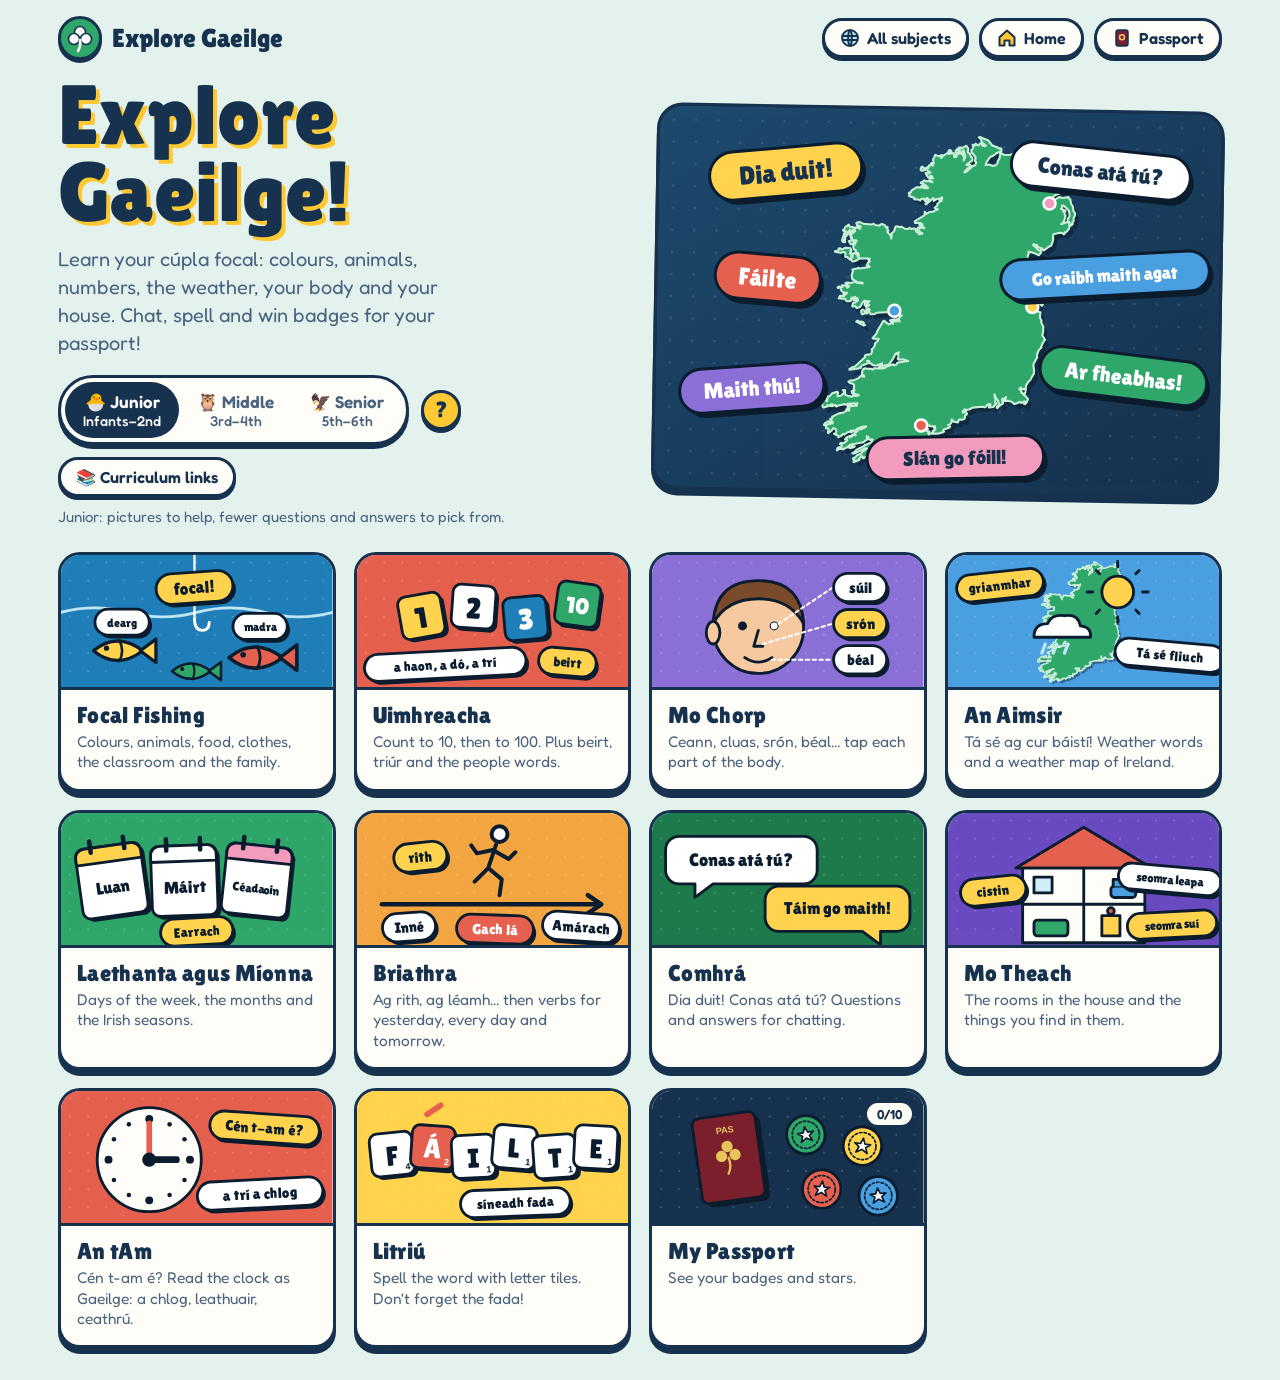
==== commit 1fd75d0f: "Explore Gaeilge: add An tAm (telling the time) Co-Authored-By: Claude Opus 5.5 <noreply@anthropic.co" ====
--- a/gaeilge/index.html
+++ b/gaeilge/index.html
@@ -432,6 +432,20 @@
 .vis .prep{width:320px}
 .helpbox{max-width:none!important}
 @media (min-width:860px){.helpgrid{grid-template-columns:repeat(3,1fr)!important}}
+#nextW{display:block;margin:12px auto 0}#nextW[hidden]{display:none}
+/* number dots: rows of five, like a ten frame */
+.dots{display:grid;grid-template-columns:repeat(5,12px);gap:5px;justify-content:center;margin-top:8px;max-width:none;letter-spacing:0}
+.dots i{width:12px;height:12px;border-radius:50%;background:var(--orange);border:2px solid #16324f;box-sizing:border-box}
+.dots i:nth-child(n+11){background:#4a9fe0}
+.dots.big{grid-template-columns:repeat(5,30px);gap:10px}
+.dots.big i{width:30px;height:30px;border-width:3px}
+.dots.none{display:block;color:#b7c3cd;font-size:16px}
+.clock{display:block;margin:0 auto;max-width:100%}
+.opt .clock{margin:4px auto}
+.digital{font-family:'Courier New',monospace;font-weight:700;font-size:58px;background:#16324f;color:#7CFC9a;border-radius:14px;padding:4px 18px;letter-spacing:2px}
+.opt .clock{width:96px!important;height:96px!important}
+.opts:has(.clock){grid-template-columns:repeat(auto-fit,minmax(120px,1fr))}
+.tc{text-align:center;flex:1 1 100%}
 
 .pill[hidden]{display:none}a.pill{text-decoration:none;color:var(--ink)}
 </style>
@@ -568,6 +582,25 @@
 const PREPS=[['ar an leaba','on the bed','on'],['faoin leaba','under the bed','under'],['in aice leis an leaba','beside the bed','beside'],['taobh thiar den leaba','behind the bed','behind']];
 const PREP_THINGS=[['an cat','the cat','🐱'],['an madra','the dog','🐶'],['an luch','the mouse','🐭'],['an liathróid','the ball','⚽'],['an mála scoile','the school bag','🎒']];
 const SPELL_TOP=['gráinneog','cóipleabhar','rialóir','ríomhaire','deartháir','deirfiúr','lámhainní','buataisí','bándearg','leabharlann','ospidéal','bialann','pictiúrlann','iománaíocht','cispheil','brónach','uaigneach','neirbhíseach','ceapaire','cairéad','oráiste','corcra','bródúil','scanraithe'];
+// ---------- An tAm (telling the time) ----------
+const HOURS=['a haon','a dó','a trí','a ceathair','a cúig','a sé','a seacht','a hocht','a naoi','a deich','a haon déag','a dó dhéag'];
+const MINW={5:'cúig',10:'deich',20:'fiche',25:'fiche cúig'};
+const hr=h=>HOURS[(h+11)%12];
+function gaTime(h,m){
+  if(m===0) return `${hr(h)} a chlog`;
+  if(m===30) return `leathuair tar éis ${hr(h)}`;
+  if(m===15) return `ceathrú tar éis ${hr(h)}`;
+  if(m===45) return `ceathrú chun ${hr(h+1)}`;
+  if(m<30) return `${MINW[m]} nóiméad tar éis ${hr(h)}`;
+  return `${MINW[60-m]} nóiméad chun ${hr(h+1)}`;
+}
+function enTime(h,m){ const H=n=>((n+11)%12)+1;
+  if(m===0) return `${H(h)} o'clock`; if(m===30) return `half past ${H(h)}`; if(m===15) return `quarter past ${H(h)}`; if(m===45) return `quarter to ${H(h+1)}`;
+  return m<30?`${m} past ${H(h)}`:`${60-m} to ${H(h+1)}`; }
+// times of day: [Irish, English, emoji]
+const DAYTIME=[['maidin','morning','🌅'],['meán lae','midday','☀️'],['tráthnóna','afternoon / evening','🌇'],['oíche','night','🌙'],['meán oíche','midnight','🕛']];
+// my day: [Irish sentence, English, emoji, hour, minute]
+const MYDAY=[['Éirím ag a seacht a chlog.','I get up at seven o\'clock.','🛏️',7,0],['Ithim mo bhricfeasta ag leathuair tar éis a seacht.','I eat my breakfast at half past seven.','🥣',7,30],['Téim ar scoil ag ceathrú chun a naoi.','I go to school at quarter to nine.','🎒',8,45],['Bíonn lón agam ag a dó dhéag a chlog.','I have lunch at twelve o\'clock.','🥪',12,0],['Téim abhaile ag leathuair tar éis a dó.','I go home at half past two.','🏠',2,30],['Téim a chodladh ag a hocht a chlog.','I go to bed at eight o\'clock.','😴',8,0]];
 
 const COAST='M79.7,762.7L76.6,761.1L76.9,759.1L80.9,756.7L90.7,757.6L89.0,759.4L79.7,762.7ZM23.9,706.7L16.2,708.6L15.8,707.1L17.9,704.3L25.0,698.9L31.0,700.2L31.5,701.4L28.5,704.4L23.9,706.7ZM263.3,719.1L269.1,719.1L268.3,721.8L269.9,723.0L266.6,724.5L270.8,724.5L268.3,728.6L269.2,731.8L268.7,733.4L263.5,740.1L255.8,743.0L252.8,746.4L250.4,742.5L247.1,742.2L248.8,743.7L249.4,746.0L248.8,748.2L247.1,749.3L246.2,745.2L243.7,743.8L238.2,743.7L238.2,744.9L239.4,745.7L243.1,746.4L244.9,744.9L245.4,746.4L244.4,748.5L242.6,749.3L240.5,755.3L241.4,762.8L236.5,755.9L228.7,757.4L214.5,755.9L218.2,758.7L222.6,758.7L222.6,760.2L221.0,761.5L223.5,762.8L221.4,765.5L221.8,769.6L216.3,769.8L213.6,766.9L206.3,765.9L205.5,766.9L203.1,765.7L199.0,773.8L194.2,775.7L193.7,777.8L191.3,775.0L186.8,772.3L177.1,775.0L171.4,772.3L171.4,773.8L172.9,775.0L172.0,777.3L168.7,780.1L162.8,779.9L163.2,783.2L161.5,783.3L159.1,787.4L154.2,787.4L153.4,783.2L150.1,785.3L149.8,787.1L144.2,790.0L140.4,790.1L142.8,788.1L144.5,784.7L141.4,786.6L140.9,785.9L143.3,781.4L147.7,777.9L146.8,776.4L142.0,779.8L137.9,784.7L136.5,782.6L137.9,775.7L133.0,773.0L131.4,773.8L132.5,776.1L120.6,779.8L119.6,783.2L116.7,783.2L113.0,786.1L111.0,786.0L110.9,784.0L107.7,780.8L100.5,788.8L102.1,790.1L94.0,794.2L94.3,792.0L93.2,792.4L89.8,795.7L89.0,794.2L88.2,795.7L89.0,790.1L86.6,787.4L91.4,784.9L97.7,778.9L104.5,776.4L111.8,768.3L120.8,762.8L115.3,762.2L92.4,774.4L85.0,775.0L92.2,770.2L94.1,766.5L113.4,756.5L115.0,753.8L118.9,753.3L131.2,748.2L131.4,744.9L133.1,741.0L131.4,740.1L127.5,742.1L123.3,739.6L123.3,735.5L119.1,732.7L119.5,738.8L120.8,741.0L118.4,741.6L111.2,748.0L81.8,753.7L75.2,757.4L73.8,760.7L66.3,763.2L63.4,765.6L58.5,764.1L53.0,764.9L48.3,768.3L47.5,766.9L49.8,762.2L59.7,758.7L58.9,757.4L59.4,755.0L58.4,753.5L54.9,753.1L56.4,750.6L63.8,750.5L66.4,749.4L72.0,743.7L72.0,742.2L67.1,742.2L69.1,738.6L72.9,735.6L80.1,732.7L78.5,736.8L82.5,735.3L83.9,733.3L84.2,730.0L87.8,731.5L92.3,731.3L92.3,730.0L89.0,728.6L89.0,727.4L96.0,721.2L98.0,717.7L105.9,716.5L116.7,711.0L116.7,709.6L108.1,710.7L95.6,715.7L91.6,719.7L85.9,720.3L86.6,721.8L83.0,724.2L81.7,724.5L82.5,720.3L80.8,720.3L78.5,723.0L72.8,724.5L64.9,730.1L62.2,728.6L56.8,733.8L50.7,736.8L51.4,734.1L40.2,728.6L44.7,727.1L45.8,722.3L43.8,717.2L39.0,714.9L34.6,720.7L26.3,727.4L25.6,724.8L27.1,719.0L26.3,716.4L20.6,715.8L21.4,713.6L20.6,712.3L21.4,709.6L19.8,709.6L19.8,708.2L36.6,703.4L36.5,700.0L34.8,699.0L32.6,694.8L30.4,694.4L30.4,693.2L36.1,690.4L35.2,687.5L51.6,679.5L62.9,677.0L67.7,674.0L70.3,667.2L71.2,667.2L71.2,670.8L72.3,672.4L75.6,672.7L75.2,670.8L77.7,659.1L81.4,661.3L94.0,660.3L91.5,657.6L95.6,654.8L72.0,656.2L73.5,660.3L72.2,663.5L71.5,660.3L70.4,658.9L67.1,657.6L63.5,657.3L47.5,661.5L44.7,663.3L41.0,659.1L38.1,661.3L35.0,658.1L33.7,658.0L30.4,659.1L30.4,660.3L34.5,661.7L34.5,662.9L23.1,660.3L23.5,662.3L24.8,662.9L14.9,665.7L12.1,664.6L10.0,654.8L13.2,652.1L12.0,649.3L13.4,647.5L18.2,645.3L17.3,648.0L21.4,650.9L22.6,650.2L22.5,645.7L23.9,644.0L22.2,642.7L23.3,639.7L28.7,638.4L34.1,631.7L46.4,628.0L48.3,629.6L47.1,638.4L54.9,637.2L61.5,631.5L62.6,627.3L59.7,623.4L65.2,624.1L64.7,626.1L65.8,634.6L73.1,637.8L82.0,638.8L87.6,633.7L89.0,634.3L87.5,635.7L89.4,636.9L98.0,635.7L96.2,633.7L90.7,633.1L85.1,630.3L83.3,631.7L82.4,630.7L81.0,626.1L84.8,628.4L86.6,627.5L83.3,626.1L83.3,624.7L87.5,623.4L86.1,620.1L86.5,610.4L84.6,608.3L75.0,605.4L72.8,603.0L76.8,600.3L84.9,599.7L96.7,594.1L102.1,588.8L110.3,590.7L109.8,588.0L108.4,586.7L104.5,586.5L105.5,584.5L104.5,582.5L105.7,578.7L105.4,576.3L108.6,571.4L109.3,572.1L112.3,570.1L117.1,571.4L126.6,571.4L129.8,573.1L133.6,570.1L153.4,570.1L159.5,568.4L162.8,565.4L179.5,559.2L180.5,561.4L185.0,561.4L186.8,560.6L189.2,555.9L190.5,555.1L215.3,551.0L201.5,546.9L193.7,548.2L190.4,546.9L190.2,545.6L191.7,544.2L191.4,538.8L191.1,536.7L189.3,535.9L192.5,530.6L185.7,533.5L182.9,536.2L182.7,538.8L178.8,546.2L168.3,560.8L155.4,563.3L151.7,567.4L146.1,566.0L152.6,560.4L152.6,557.7L140.1,562.9L134.1,563.1L129.2,561.6L127.4,558.7L123.3,558.2L121.7,556.5L122.3,553.4L121.0,552.2L116.7,552.4L116.7,553.7L118.7,555.0L120.0,557.7L103.2,564.4L101.7,569.5L98.8,568.7L95.7,571.1L74.4,574.2L74.4,572.9L81.6,568.2L87.8,566.5L111.8,542.9L111.0,540.1L115.1,537.4L121.7,537.2L126.4,535.1L128.2,529.1L127.5,528.2L128.2,526.5L127.3,525.0L132.2,519.6L134.7,514.2L134.9,510.2L142.3,502.9L143.6,499.0L132.1,498.8L128.9,497.7L139.6,484.1L138.8,482.7L153.4,456.5L155.9,455.5L166.9,463.7L174.2,460.5L177.1,462.2L177.4,459.0L175.7,457.2L170.5,455.5L170.5,454.0L177.4,452.6L182.9,456.4L185.2,456.7L185.2,455.5L180.3,452.6L180.3,451.1L184.6,452.7L187.3,450.5L188.2,450.7L187.6,452.6L188.8,454.3L193.3,456.7L190.8,449.9L194.2,444.7L198.2,441.7L193.7,443.0L180.3,441.7L190.1,438.9L190.1,437.6L186.8,437.6L186.8,436.3L192.5,433.6L192.5,432.2L183.1,430.9L176.6,433.2L138.0,436.3L132.5,439.6L124.9,440.3L122.4,439.0L118.4,433.6L120.7,430.1L119.8,427.8L117.8,427.9L116.2,435.9L114.8,438.4L112.9,438.7L111.0,436.3L111.0,434.8L113.3,430.7L112.3,421.7L114.7,420.0L117.1,421.2L119.1,417.8L114.3,413.0L120.0,408.9L113.6,409.1L111.8,410.3L113.4,412.7L113.6,416.1L112.6,419.1L110.3,420.0L108.2,417.7L109.9,410.5L109.8,408.9L108.1,407.5L104.3,411.0L97.4,423.1L89.8,425.7L85.5,421.3L80.3,422.5L78.5,421.2L80.3,414.2L85.7,412.4L92.3,407.5L92.3,406.2L88.2,406.2L88.2,404.8L90.7,403.5L90.7,402.1L87.6,402.7L83.5,407.2L81.7,407.0L81.0,404.8L85.0,399.3L80.5,402.1L77.4,400.9L76.0,402.1L75.7,404.1L76.1,408.2L71.4,410.1L65.2,409.8L63.8,408.9L61.0,404.1L59.3,403.5L51.7,404.1L50.0,402.1L45.9,403.5L48.2,398.1L49.9,396.9L58.8,397.3L60.5,395.4L60.5,393.9L58.0,392.9L56.5,389.8L64.4,392.0L65.4,389.8L58.6,389.1L54.1,387.2L51.6,384.3L50.8,380.7L48.7,377.4L43.8,378.5L42.7,377.4L45.4,375.0L54.0,376.2L53.2,372.1L58.4,372.1L63.8,373.6L66.2,377.4L70.3,373.6L63.1,368.7L61.3,366.3L65.8,365.3L75.1,366.2L82.5,362.7L87.9,364.9L102.9,366.5L102.9,365.3L100.8,364.2L92.5,364.9L77.7,357.0L76.0,348.1L78.8,337.5L77.7,333.8L90.7,330.2L91.9,329.0L96.3,331.0L118.4,327.0L118.4,325.6L111.8,322.8L114.3,321.5L113.7,318.5L115.0,316.7L119.1,313.3L115.9,311.9L117.6,309.9L118.4,306.5L115.9,307.8L112.6,306.6L95.6,306.5L83.9,313.1L77.5,314.6L73.5,310.5L75.0,309.3L75.7,303.8L77.7,302.3L77.7,297.0L76.8,297.0L76.8,295.6L82.5,294.1L89.2,298.0L89.7,302.7L91.1,303.8L92.1,303.1L92.3,297.0L89.1,293.1L87.5,292.9L88.2,295.6L86.8,295.1L84.6,288.7L84.7,286.9L84.2,285.9L81.4,286.0L78.9,281.4L79.0,275.4L83.3,272.2L81.6,271.5L81.6,270.3L84.2,268.3L83.3,266.9L86.6,264.1L84.1,263.0L81.0,264.1L81.1,266.4L79.3,266.9L79.3,268.3L80.1,268.3L76.7,272.5L73.3,273.2L70.3,270.7L67.9,265.5L77.7,262.8L72.7,258.2L72.0,255.9L75.2,257.4L69.5,250.4L72.5,251.6L74.4,249.1L65.5,242.9L63.8,245.0L65.5,247.1L64.8,248.8L60.5,249.1L62.2,253.2L56.5,254.6L56.5,255.9L58.6,257.6L58.9,261.5L55.6,262.8L58.6,265.7L58.9,267.5L56.9,268.3L52.9,267.3L51.8,265.3L51.6,261.5L55.0,253.4L56.0,247.5L59.7,242.1L56.0,242.1L53.2,239.5L55.4,239.5L58.1,232.7L67.1,225.8L68.7,229.9L70.2,231.1L74.4,232.4L76.0,231.3L77.9,233.7L80.1,232.7L81.0,234.0L78.3,239.0L75.5,241.2L72.5,240.9L69.5,238.1L68.8,242.0L77.6,245.7L82.5,240.9L80.9,238.5L81.7,235.3L85.4,231.3L94.8,235.5L93.2,232.7L90.7,231.3L90.7,229.9L95.6,229.9L87.1,227.2L85.1,222.3L85.4,220.9L92.3,219.0L101.7,223.1L122.1,224.6L126.9,223.1L130.6,225.8L140.0,227.2L146.0,222.9L153.8,225.8L156.3,231.3L159.8,229.9L160.6,231.5L159.8,236.8L162.4,238.1L162.4,239.5L160.1,241.1L160.7,243.0L168.0,250.4L168.9,253.4L168.9,257.4L169.7,257.4L170.4,247.9L169.7,245.0L175.0,241.2L177.0,237.2L177.9,232.0L179.6,228.7L183.6,228.2L190.8,229.9L193.0,228.6L202.8,234.0L208.6,234.0L213.6,231.3L216.9,233.8L224.2,232.3L227.5,234.0L229.3,240.1L232.7,241.4L236.5,246.5L239.9,244.8L243.8,245.0L243.8,243.6L238.1,241.0L236.6,237.3L230.8,235.5L230.8,234.0L234.0,229.9L238.2,231.5L240.3,229.7L248.7,231.3L244.7,227.2L237.7,226.0L236.5,223.8L237.2,221.8L241.4,224.6L243.8,223.1L242.9,221.3L237.8,219.0L226.0,219.0L225.1,216.3L225.7,214.8L248.2,200.7L249.1,191.7L251.9,197.2L258.9,193.1L270.4,190.8L275.8,187.2L279.6,186.3L279.6,184.8L275.7,184.7L272.4,182.0L278.9,176.7L278.6,172.8L284.1,167.9L283.7,162.9L288.2,165.7L290.2,157.5L289.4,156.3L284.8,159.6L276.7,160.9L269.9,165.7L271.3,160.9L268.7,158.9L253.7,172.4L250.3,173.8L250.3,172.6L253.2,169.2L258.9,165.7L258.5,162.8L257.0,161.1L254.4,162.9L254.8,158.6L253.3,158.6L251.3,161.3L249.7,166.2L247.3,163.6L246.8,160.5L245.8,160.2L238.8,162.3L237.5,165.0L233.6,162.9L224.6,162.9L222.6,161.6L223.5,159.6L222.4,158.6L210.5,154.9L212.1,150.8L210.5,149.9L209.8,148.5L210.0,147.2L214.8,145.7L216.1,141.8L217.4,140.3L228.9,133.2L240.8,133.5L250.3,135.6L250.3,134.4L242.0,132.3L239.8,130.1L241.6,129.3L246.9,129.0L248.3,129.5L251.7,134.3L253.9,135.4L256.1,134.4L249.8,128.2L241.0,123.6L238.2,123.3L238.7,121.4L242.2,120.6L246.3,116.5L248.6,118.8L256.8,118.0L265.9,120.6L265.9,119.3L261.2,117.9L259.3,115.8L259.3,112.5L261.0,110.7L267.4,111.1L265.9,109.8L264.5,106.2L260.1,105.5L259.3,109.7L255.9,109.6L251.0,102.6L249.5,98.8L251.0,97.7L254.8,100.1L261.0,97.4L254.8,93.4L250.3,87.9L250.3,86.5L252.6,85.1L255.3,86.5L256.8,83.7L256.1,83.7L256.7,80.9L260.1,79.8L263.3,74.2L264.4,75.4L264.8,80.0L265.9,81.0L266.6,80.2L267.3,76.5L268.3,75.5L266.5,66.1L268.4,63.3L271.5,55.0L280.0,57.8L287.8,55.0L285.6,59.4L285.4,61.2L286.0,62.2L290.9,56.2L302.1,49.4L304.6,43.2L307.3,42.8L310.5,45.1L309.5,47.3L304.1,51.0L304.1,52.3L309.1,49.7L310.6,51.2L315.5,49.5L317.1,52.3L316.6,55.9L321.2,53.6L319.7,56.8L317.1,57.8L317.1,59.1L321.7,59.3L324.2,54.1L323.9,52.0L321.2,48.2L320.5,44.2L328.5,36.0L329.4,37.5L326.5,48.2L328.5,51.0L331.8,49.5L338.2,53.8L340.8,60.5L340.0,67.3L344.0,57.7L339.8,43.5L338.3,42.8L337.4,44.3L339.1,52.3L337.5,52.0L334.3,48.2L329.3,46.0L333.0,36.0L337.3,36.7L344.9,31.9L346.9,32.7L350.8,38.9L349.8,46.2L350.4,48.0L355.4,51.0L356.4,56.0L360.7,60.6L361.0,63.9L360.3,67.2L359.1,68.6L347.3,76.9L347.3,78.3L354.4,77.0L356.7,78.2L355.4,82.4L348.1,87.9L342.5,94.8L342.5,96.1L347.0,94.0L359.5,83.1L360.5,80.9L367.7,78.3L370.0,72.6L369.4,69.8L366.7,67.8L368.4,63.2L368.4,58.4L359.1,47.5L358.1,44.1L358.2,42.1L360.8,39.8L362.1,36.4L362.4,32.3L361.1,29.2L366.6,30.4L368.4,29.2L367.7,26.4L372.6,29.9L375.2,29.8L379.7,25.1L382.2,24.4L384.5,25.5L386.4,29.2L383.1,29.2L385.3,30.8L390.6,32.0L392.9,30.4L385.3,24.6L381.8,20.2L381.5,15.5L375.9,11.2L377.8,10.0L398.6,18.2L408.1,30.0L418.5,33.4L426.4,37.5L429.0,36.3L430.6,39.4L430.3,43.5L419.4,47.8L411.6,54.0L402.9,58.4L395.8,68.7L392.9,76.9L402.4,75.7L407.5,78.3L411.6,78.9L417.1,77.3L421.4,72.9L422.3,66.7L426.4,60.0L427.9,48.2L429.8,48.1L437.3,52.3L452.6,51.6L466.2,45.5L474.4,44.9L483.1,37.8L485.8,37.5L492.9,40.8L497.4,37.9L500.4,38.7L513.8,45.5L523.3,42.8L528.0,43.6L530.3,44.7L536.7,51.4L537.9,53.6L537.5,64.7L535.0,72.3L535.9,74.0L541.9,74.4L545.2,76.5L546.1,78.3L545.9,81.9L543.7,89.3L544.0,90.7L550.6,92.8L555.8,98.8L557.9,104.9L563.6,111.9L566.0,122.8L572.6,126.0L576.1,130.1L574.0,125.9L566.4,118.0L568.3,114.6L571.9,115.6L577.8,122.0L579.2,128.3L578.9,133.8L577.2,138.3L574.5,141.2L560.7,146.6L555.3,152.4L551.0,160.2L552.4,161.2L553.3,165.7L554.8,165.8L561.5,156.9L572.3,150.8L578.6,153.1L592.9,150.8L595.0,154.3L597.4,155.3L600.1,167.2L604.3,172.9L605.5,183.5L610.0,189.7L609.2,191.6L609.6,194.5L606.0,201.6L606.8,204.9L606.4,208.2L603.1,212.7L604.8,214.9L603.0,215.9L601.5,218.7L599.9,219.0L598.5,217.6L596.2,210.8L594.8,210.1L592.7,206.1L592.4,203.9L593.2,201.6L596.0,198.1L596.6,195.1L596.1,188.9L594.9,184.3L592.8,180.9L584.5,173.2L581.3,171.4L577.8,171.2L578.6,174.5L578.3,176.5L576.1,179.4L586.8,183.5L581.5,185.6L585.1,187.6L584.6,192.3L585.3,194.0L586.8,194.5L585.9,197.2L586.8,198.5L582.6,210.7L576.9,216.3L592.3,209.9L595.8,213.6L596.9,221.1L595.5,226.9L592.3,231.4L588.4,235.5L585.9,235.5L585.1,239.5L583.3,240.6L580.5,237.3L573.6,236.7L558.7,240.4L558.0,242.8L558.0,254.2L555.0,265.5L552.8,268.2L547.8,270.7L537.5,279.1L531.0,279.2L528.9,277.7L528.9,276.4L532.2,275.1L521.6,271.6L520.2,267.9L511.0,265.5L510.3,266.9L520.4,275.7L522.9,279.1L527.3,280.4L529.6,283.7L529.1,286.2L525.3,290.7L523.2,291.5L515.9,287.3L499.6,283.2L499.6,284.7L501.0,285.7L498.0,293.5L497.3,303.0L498.0,306.5L500.6,310.1L504.6,312.1L513.4,313.3L512.0,321.9L513.2,324.9L515.9,327.0L513.4,329.8L512.8,335.1L513.6,349.1L515.0,354.9L515.9,357.0L520.1,360.2L522.2,365.0L531.4,370.7L533.1,375.2L533.4,378.2L532.6,380.9L526.5,393.9L525.6,391.9L523.5,391.5L519.2,393.9L526.8,397.5L527.8,402.1L528.9,403.5L527.3,406.2L536.3,408.9L535.0,412.5L533.5,412.6L527.7,407.5L526.6,407.7L516.7,414.4L516.4,416.6L523.9,426.1L530.8,428.9L529.8,432.9L529.9,440.0L530.5,443.0L533.9,449.0L533.0,452.6L538.7,463.7L537.9,464.9L538.3,473.0L536.2,483.9L543.1,494.3L540.9,495.8L539.7,499.6L537.8,501.8L533.8,511.3L534.7,512.8L529.6,517.7L526.9,522.5L524.0,532.0L524.8,536.4L516.7,552.4L516.1,556.1L517.8,567.8L517.5,576.3L508.7,592.0L504.6,595.9L500.0,603.6L498.9,606.7L498.8,616.5L496.0,613.6L486.6,613.4L487.3,609.8L483.3,612.5L483.3,613.8L485.1,614.5L488.1,618.2L489.0,620.8L488.2,622.9L492.0,623.8L493.7,627.5L498.0,620.8L496.0,626.2L498.4,630.8L504.5,637.2L501.1,645.8L497.5,649.6L494.8,648.2L496.9,642.9L494.8,643.1L491.7,646.5L486.6,646.6L486.6,645.3L489.0,645.3L486.2,643.9L473.4,649.6L471.3,649.4L466.1,644.7L457.3,642.0L446.6,642.7L446.6,641.2L450.1,638.7L451.3,636.2L451.5,633.1L448.1,637.2L445.7,638.3L443.4,637.2L442.6,638.4L442.6,642.7L445.0,641.2L443.4,646.6L445.0,646.6L445.0,648.0L443.4,648.0L444.3,649.4L435.7,654.8L431.5,660.3L429.5,659.1L430.6,656.6L434.9,652.8L434.9,650.8L432.9,642.7L431.0,639.5L427.0,635.8L425.3,629.6L423.8,627.5L424.7,635.0L427.1,641.2L425.6,646.2L425.8,648.1L428.8,648.0L428.8,649.4L421.4,657.6L410.9,659.1L414.9,652.1L410.8,650.7L409.2,650.9L409.2,652.1L410.9,654.8L405.7,654.0L403.6,657.6L401.2,658.7L394.5,657.6L371.7,660.1L363.5,664.7L359.1,665.7L356.3,668.5L354.2,664.4L352.1,665.0L348.4,669.4L348.9,672.7L351.9,670.9L358.7,674.2L358.0,676.6L354.2,679.5L353.3,686.9L347.9,689.8L341.6,689.1L339.1,690.4L337.5,696.2L324.9,694.4L323.8,690.0L322.4,689.1L321.6,696.6L320.1,699.2L316.3,702.6L313.8,702.7L318.8,706.7L317.5,708.7L303.6,713.9L301.8,716.4L304.1,719.1L302.1,720.3L288.6,724.1L275.3,724.5L275.1,722.4L278.0,720.3L277.2,717.7L280.6,716.7L283.7,713.6L280.5,712.3L282.9,708.2L282.3,706.5L281.6,706.0L279.6,708.2L275.6,706.5L270.8,706.7L269.7,704.4L263.3,706.7L256.0,706.7L253.6,708.2L262.5,710.5L265.4,712.8L263.3,719.1ZM93.3,456.5L96.3,458.8L100.6,458.2L105.9,459.8L106.9,461.2L105.9,464.0L109.5,465.5L109.3,467.1L107.2,467.7L89.3,458.4L90.5,456.6L93.3,456.5ZM100.1,432.7L102.6,429.8L105.9,429.8L109.8,435.7L107.5,439.4L103.4,440.7L101.3,438.2L100.1,432.7ZM75.1,298.5L74.0,305.2L74.4,307.8L71.8,310.2L64.7,303.8L60.2,303.6L59.7,301.7L60.2,294.6L58.9,292.9L56.5,292.1L47.5,294.1L35.2,291.4L35.2,290.0L40.9,289.2L42.9,287.2L44.3,283.2L46.2,284.7L48.3,283.2L50.9,286.3L59.3,281.9L69.7,282.2L72.0,283.2L74.4,288.6L72.0,288.6L72.2,291.7L71.2,295.6L75.1,294.6L76.0,297.0L75.1,298.5ZM239.3,93.3L237.3,91.9L237.3,87.9L239.8,86.5L238.9,85.1L240.8,83.7L245.6,86.9L247.1,91.9L239.3,93.3ZM520.0,30.4L517.2,28.2L508.6,27.8L514.2,25.0L521.6,26.4L521.9,28.6L521.2,31.1L519.2,34.6L520.0,30.4Z';
 // ---------- icons ----------
@@ -592,6 +625,7 @@
     <path d="M44 46h40a8 8 0 0 1 8 8v18a8 8 0 0 1-8 8h-6v10l-12-10H44a8 8 0 0 1-8-8V54a8 8 0 0 1 8-8z" fill="#ffc933"/></g>
     <text x="36" y="38" text-anchor="middle" font-family="Lilita One,sans-serif" font-size="14" fill="#fff">Dia duit!</text><text x="64" y="69" text-anchor="middle" font-family="Lilita One,sans-serif" font-size="16" fill="${INK}">Haigh!</text></svg>`,
   teach:`<svg viewBox="0 0 96 96"><g stroke="${INK}" stroke-width="3" stroke-linejoin="round"><path d="M16 46 V84 H80 V46" fill="#fffdf7"/><path d="M8 50 L48 16 L88 50Z" fill="#e5604e"/><rect x="40" y="58" width="16" height="26" fill="#2fa66a"/><rect x="22" y="54" width="12" height="12" fill="#9fd8f2"/><rect x="62" y="54" width="12" height="12" fill="#9fd8f2"/><rect x="64" y="20" width="9" height="16" fill="#fffdf7"/></g></svg>`,
+  am:`<svg viewBox="0 0 96 96"><circle cx="48" cy="50" r="38" fill="#fffdf7" stroke="${INK}" stroke-width="4"/><path d="M48 50 V24 M48 50 L66 58" stroke="${INK}" stroke-width="5" stroke-linecap="round"/><path d="M48 50 V24" stroke="#e5604e" stroke-width="4" stroke-linecap="round"/><circle cx="48" cy="50" r="4" fill="${INK}"/></svg>`,
   litriu:`<svg viewBox="0 0 96 96"><g stroke="${INK}" stroke-width="3" stroke-linejoin="round"><rect x="6" y="34" width="26" height="30" rx="5" fill="#fff"/><rect x="35" y="30" width="26" height="30" rx="5" fill="#ffc933"/><rect x="64" y="34" width="26" height="30" rx="5" fill="#fff"/></g>
     <g font-family="Lilita One,sans-serif" font-size="22" text-anchor="middle" fill="${INK}"><text x="19" y="57">b</text><text x="48" y="53">á</text><text x="77" y="57">n</text></g>
     <path d="M20 78 h56" stroke="#e5604e" stroke-width="4" stroke-linecap="round"/></svg>`,
@@ -612,6 +646,7 @@
   briathra:{title:'Briathra', badge:['🏃','Verb Runner'], learn:()=>learnBriathra(), play:()=>playBriathra()},
   comhra:{title:'Comhrá', badge:['💬','Chatterbox'], learn:()=>learnComhra(), play:()=>playComhra()},
   teach:{title:'Mo Theach', badge:['🏠','House Expert'], learn:()=>learnTeach(), play:()=>playTeach()},
+  am:{title:'An tAm', badge:['⏰','Time Teller'], learn:()=>learnAm(), play:()=>playAm()},
   litriu:{title:'Litriú', badge:['🔤','Spelling Star'], learn:()=>learnLitriu(), play:()=>playLitriu()},
 };
 
@@ -665,6 +700,9 @@
       <rect x="76" y="58" width="16" height="14" fill="#cfeefa"/><rect x="144" y="66" width="22" height="10" rx="3" fill="#4a9fe0"/><path d="M146 66 v-6 h18 v6" fill="#4a9fe0"/>
       <rect x="76" y="96" width="30" height="14" rx="3" fill="#2fa66a"/><rect x="136" y="92" width="16" height="18" fill="#ffd34d"/><circle cx="144" cy="88" r="3" fill="#e5604e"/>
       ${chip(40,70,-6,'cistin','#ffd34d',K,12)}${chip(196,60,5,'seomra leapa',W,K,11)}${chip(198,100,-3,'seomra suí','#ffd34d',K,11)}`,'A house cut open to show its rooms'),
+    am: wrap('#e5604e',`
+      <g transform="translate(78 62)"><circle r="46" fill="#fffdf7"/>${[...Array(12)].map((_,k)=>`<circle cx="${36*Math.sin(k*Math.PI/6)}" cy="${-36*Math.cos(k*Math.PI/6)}" r="${k%3?2:3.5}" fill="${K}" stroke="none"/>`).join('')}<path d="M0 0 L0 -32" stroke="#e5604e" stroke-width="5"/><path d="M0 0 L24 0" stroke-width="6"/><circle r="5" fill="${K}"/></g>
+      ${chip(180,34,4,'Cén t-am é?','#ffd34d',K,13)}${chip(176,92,-3,'a trí a chlog',W,K,13)}`,'A clock: a trí a chlog'),
     litriu: wrap('#ffd34d',`
       ${tile(32,58,-6,'F',W,K,'4',24)}${tile(68,52,4,'Á','#e5604e',W,'2',24)}${tile(104,60,-3,'I',W,K,'1',24)}${tile(140,52,5,'L',W,K,'1',24)}${tile(176,60,-4,'T',W,K,'1',24)}${tile(212,52,3,'E',W,K,'1',24)}
       <path d="M62 22 l12 -8" stroke="#e5604e" stroke-width="5" fill="none"/>${chip(140,100,-2,'síneadh fada',W,K,12)}`,'Letter tiles spelling FÁILTE'),
@@ -796,7 +834,7 @@
   e:{t:'1ú, 2ú, 3ú…', w:ORDINALS.map((o,k)=>[o,['1st','2nd','3rd'][k]||`${k+1}th`,`${k+1}ú`,'ord'])},
   f:{t:'Sums', w:SUMWORDS.map(x=>[x[0],x[1],x[2],'sum'])},
 };
-const dotsHTML=n=>`<div class="dots">${n?'●'.repeat(Math.min(n,20)):'<span style="color:#b7c3cd">(none)</span>'}</div>`;
+const dotsHTML=n=>n?`<div class="dots" role="img" aria-label="${n} dots">${'<i></i>'.repeat(Math.min(n,20))}</div>`:'<div class="dots none">(none)</div>';
 const peopleHTML=n=>`<div class="ppl">${'🧍'.repeat(n)}</div>`;
 function learnUimhreacha(){
   learnWords(NUMSETS,'Count as Gaeilge. Numbers for counting, and special words for counting people.',{
@@ -1048,21 +1086,67 @@
 function playLitriu(){
   const jr=S.level==='junior', top=isTop(), N=jr?6:8, words=shuffle(jr?SPELL_JR:top?SPELL_TOP:SPELL_SR).slice(0,N);
   shell(jr?'Tap the letters in the right order to spell the word.':top?'Long words with extra letters. No picture this time, just the English!':'Spell the word. Some letters are extra, and watch out for the fada!',
-    `<div class="q" id="q" style="font-size:24px"></div><div id="vis" class="vis"></div><div class="tiles slots" id="slots"></div><div class="tiles pool" id="pool"></div><button class="btn small" id="undo">↶ Undo</button>`,`<div style="margin-top:10px">${progressDots(N)}</div>`);
+    `<div class="q" id="q" style="font-size:24px"></div><div id="vis" class="vis"></div><div class="tiles slots" id="slots"></div><div class="tiles pool" id="pool"></div><button class="btn small" id="undo">↶ Undo</button><button class="btn primary" id="nextW" hidden>Next word ➜</button>`,`<div style="margin-top:10px">${progressDots(N)}</div>`);
   runQuiz('litriu',N,(i,next)=>{ const w=words[i], x=wordOf(w), letters=[...w]; let typed=[], mistakes=0, done=false;
     const extra=jr?[]:[...new Set(letters.filter(c=>FADA[c]).map(c=>FADA[c]))].concat(shuffle([...'abcdeghilmnorstu'].filter(c=>!letters.includes(c))).slice(0,top?2:1)).slice(0,top?4:2);
     const pool=shuffle(letters.concat(extra).map((c,k)=>({c,k})));
+    const finish=ok=>{ $('#undo').hidden=true; const nb=$('#nextW'); nb.textContent=i===N-1?'Finish ✓':'Next word ➜'; nb.hidden=false; nb.focus();
+      nb.onclick=()=>{ nb.hidden=true; $('#undo').hidden=false; $('#slots').classList.remove('good'); next(ok); }; };
     $('#q').innerHTML=`Spell: <b>${x[1]}</b>`; $('#vis').innerHTML=top?'':pic(x[2],100); say(`How do you spell the Irish word for <b>${x[1]}</b>?`);
     function draw(){ $('#slots').innerHTML=letters.map((c,k)=>`<span class="tile slot ${typed[k]?'set':''}">${typed[k]?typed[k].c:''}</span>`).join('');
       $('#pool').innerHTML=pool.map((p,k)=>`<button class="tile ${typed.includes(p)?'used':''}" data-k="${k}">${p.c}</button>`).join('');
       $$('#pool button').forEach(b=>b.onclick=()=>{ if(done) return; const p=pool[+b.dataset.k]; if(typed.includes(p)) return;
         if(p.c===letters[typed.length]){ typed.push(p); tone([520+typed.length*40],.05); draw();
-          if(typed.length===letters.length){ done=true; yay(); $('#slots').classList.add('good'); say(`<b>${w}</b>! Maith thú!`); setTimeout(()=>{ $('#slots').classList.remove('good'); next(mistakes<2); },900); } }
+          if(typed.length===letters.length){ done=true; yay(); $('#slots').classList.add('good'); say(`<b>${w}</b>! Maith thú!`); finish(mistakes<2); } }
         else { mistakes++; nope(); b.classList.add('shake','bad'); setTimeout(()=>b.classList.remove('shake','bad'),500);
-          if(mistakes>=3){ done=true; say(`It's spelled <b>${w}</b>.`); typed=letters.map(c=>({c})); draw(); setTimeout(()=>next(false),1600); }
+          if(mistakes>=3){ done=true; say(`It's spelled <b>${w}</b>.`); typed=letters.map(c=>({c})); draw(); finish(false); }
           else say(p.c in FADA&&FADA[p.c]===letters[typed.length]?'Close! Check the fada.':'Not that one. Try again!'); } }); }
     $('#undo').onclick=()=>{ if(done||!typed.length) return; typed.pop(); draw(); };
     draw(); });
+}
+
+// =====================================================================
+// AN tAM (telling the time)
+// =====================================================================
+function clockSVG(h,m,size){ size=size||170; const K='#16324f', a=(m/60)*360, b=((h%12)/12)*360+(m/60)*30;
+  const hand=(ang,len,w,c)=>`<line x1="100" y1="100" x2="${100+len*Math.sin(ang*Math.PI/180)}" y2="${100-len*Math.cos(ang*Math.PI/180)}" stroke="${c}" stroke-width="${w}" stroke-linecap="round"/>`;
+  let ticks=''; for(let k=1;k<=12;k++){ const t=k*30*Math.PI/180; ticks+=`<text x="${100+70*Math.sin(t)}" y="${100-70*Math.cos(t)+8}" text-anchor="middle" font-family="Lilita One,sans-serif" font-size="22" fill="${K}">${k}</text>`; }
+  for(let k=0;k<60;k++){ if(k%5){ const t=k*6*Math.PI/180; ticks+=`<circle cx="${100+86*Math.sin(t)}" cy="${100-86*Math.cos(t)}" r="1.6" fill="${K}"/>`; } }
+  return `<svg class="clock" width="${size}" height="${size}" viewBox="0 0 200 200" role="img" aria-label="${enTime(h,m)}"><circle cx="100" cy="100" r="94" fill="#fffdf7" stroke="${K}" stroke-width="6"/>${ticks}${hand(b,46,9,K)}${hand(a,70,6,'#e5604e')}<circle cx="100" cy="100" r="7" fill="${K}"/></svg>`; }
+const timeCard=(h,m)=>`<div class="gapic">${clockSVG(h,m,130)}</div><div class="tc"><div class="gaw" style="font-size:30px">${gaTime(h,m)}</div><div class="gaen">${enTime(h,m)}</div></div>`;
+function learnAm(){
+  const T=(h,m)=>[gaTime(h,m),enTime(h,m),'',h,m];
+  learnWords({
+    o:{t:'A chlog',w:[1,2,3,4,5,6,7,8,9,10,11,12].map(h=>T(h,0))},
+    q:{t:'Leathuair & ceathrú',w:[[3,0],[3,15],[3,30],[3,45],[7,15],[7,30],[7,45],[11,30]].map(x=>T(...x))},
+    n:{t:'Nóiméid',w:[5,10,15,20,25,30,35,40,45,50,55].map(m=>T(4,m))},
+    d:{t:'Am an lae',w:DAYTIME},
+    l:{t:'Mo lá',w:MYDAY}},
+    '<b>Cén t-am é?</b> means <i>What time is it?</i> Start with o\'clock, then half past and quarter past, then the minutes.',{
+    card:(w,cat)=>cat==='d'?`<div class="gapic">${pic(w[2],86)}</div><div><div class="gaw">${w[0]}</div><div class="gaen">${w[1]}</div></div>`:
+      cat==='l'?`<div class="gapic">${clockSVG(w[3],w[4],120)}</div><div class="tc"><div class="gaw" style="font-size:26px">${w[2]} ${w[0]}</div><div class="gaen">${w[1]}</div></div>`:timeCard(w[3],w[4]),
+    say:(w,cat)=>cat==='d'?`<b>${w[0]}</b> means ${w[1]}.`:cat==='l'?`<b>${w[0]}</b> ${w[1]}`:
+      w[4]===0?`<b>${w[0]}</b>. <b>a chlog</b> means o'clock.`:w[4]<30?`<b>tar éis</b> means <i>past</i>.`:w[4]===30?`<b>leathuair</b> means half an hour.`:`<b>chun</b> means <i>to</i>, so we count to the next hour.`});
+}
+function playAm(){
+  const lv=S.level, jr=lv==='junior', top=lv==='top', N=jr?8:10;
+  quizShell(jr?'Cén t-am é? Look at the clock and pick the time.':top?'Every five minutes, digital times, and times in your day.':'O\'clock, half past, quarter past and quarter to.',N);
+  runQuiz('am',N,(i,next)=>{ $('#vis').innerHTML='';
+    const mins=jr?[0]:top?[0,5,10,15,20,25,30,35,40,45,50,55]:[0,15,30,45];
+    const h=rnd(1,12), m=pick(mins), ans=gaTime(h,m);
+    const opts=()=>{ const set=new Set([ans]); let g=0; while(set.size<(jr?3:4)&&g++<200){ const hh=Math.random()<.5?h:rnd(1,12), mm=Math.random()<.5?m:pick(mins); set.add(gaTime(hh,mm)); } return shuffle([...set]); };
+    if(top&&i%4===3){ const d=pick(MYDAY); $('#q').innerHTML=`${pic(d[2],44)} ${d[1]}`; say('Which sentence says this in Irish? Look at the time carefully.');
+      const wrong=MYDAY.filter(x=>x!==d&&x[0].split(' ')[0]===d[0].split(' ')[0]); const pool=[d[0],...shuffle(MYDAY.filter(x=>x!==d)).slice(0,3).map(x=>x[0])];
+      return choices($('#opts'),shuffle(pool).map(x=>({label:x,value:x})),d[0],next,true); }
+    if(top&&i%4===1){ $('#q').innerHTML=`<span class="digital">${h}:${String(m).padStart(2,'0')}</span>`; say('What time is this in Irish? Past the hour up to 30, then <b>chun</b> the next hour.');
+      return choices($('#opts'),opts().map(x=>({label:x,value:x})),ans,ok=>{ if(!ok) say(`${h}:${String(m).padStart(2,'0')} = <b>${ans}</b>`); next(ok); },true); }
+    if(!jr&&i%3===2){ $('#q').innerHTML=`Cé acu clog?<br><b>${ans}</b>`; say('Which clock shows this time?');
+      const set=new Set([`${h}:${m}`]); let g=0; while(set.size<4&&g++<200) set.add(`${Math.random()<.5?h:rnd(1,12)}:${Math.random()<.5?m:pick(mins)}`);
+      return choices($('#opts'),shuffle([...set]).map(x=>{ const [a,b]=x.split(':').map(Number); return {label:clockSVG(a,b,96),value:x}; }),`${h}:${m}`,ok=>{ if(!ok) say(`<b>${ans}</b> is ${enTime(h,m)}.`); next(ok); }); }
+    $('#q').innerHTML='Cén t-am é?'; $('#vis').innerHTML=clockSVG(h,m,180);
+    say(jr?'The short hand shows the hour. The long red hand is on 12, so it\'s o\'clock!':'The short hand shows the hour, the long red hand shows the minutes.');
+    choices($('#opts'),opts().map(x=>({label:x,value:x})),ans,ok=>{ if(!ok) say(`It's <b>${ans}</b> (${enTime(h,m)}).`); next(ok); },true);
+  });
 }
 
 // curriculum links (strands from the Primary Language Curriculum)
@@ -1075,6 +1159,7 @@
   briathra:{strand:'Scríbhneoireacht',units:['Gramadach (verbs)','Teanga ó Bhéal'],jr:'Action words: ag rith, ag léamh, ag canadh…',sr:'Past, present and future: Inné, Gach lá, Amárach',top:'The conditional (Dá mbeadh an t-am agam… D\'íosfainn) and verbs with a name: Itheann Liam'},
   comhra:{strand:'Teanga ó Bhéal',units:['Comhrá (conversation)','Ag éisteacht'],jr:'Greetings and classroom questions with answers',sr:'Questions about yourself, likes, feelings and where you live',top:'Talking about after school, the weekend and the future, and finding the question for an answer'},
   teach:{strand:'Teanga ó Bhéal',units:['An teach','Stór focal'],jr:'Things in the house',sr:'Things in the house and which room they belong in',top:'Prepositions: ar an leaba, faoin leaba, in aice leis an leaba, taobh thiar den leaba'},
+  am:{strand:'Teanga ó Bhéal',units:['An tAm (time)','Uimhreacha'],jr:'O\'clock: a haon a chlog to a dó dhéag a chlog',sr:'Half past, quarter past and quarter to: leathuair, ceathrú tar éis, ceathrú chun',top:'Every five minutes (nóiméad tar éis, nóiméad chun), digital times and sentences about my day'},
   litriu:{strand:'Scríbhneoireacht',units:['Litriú (spelling)','Léitheoireacht'],jr:'Spelling short words with letter tiles',sr:'Longer words, extra letters and the fada',top:'Long words with two syllables or more, extra letters and no picture clue'},
 };
 const STRANDCOL={'Teanga ó Bhéal':'#1d7a4c','Léitheoireacht':'#1a6aa0','Scríbhneoireacht':'#6b4bc0'};
@@ -1135,6 +1220,7 @@
       ${card('m7','briathra','Briathra','Briathra','Ag rith, ag léamh… then verbs for yesterday, every day and tomorrow.')}
       ${card('m8','comhra','Comhrá','Comhrá','Dia duit! Conas atá tú? Questions and answers for chatting.')}
       ${card('m9','teach','An Teach','Mo Theach','The rooms in the house and the things you find in them.')}
+      ${card('m11','am','An tAm','An tAm','Cén t-am é? Read the clock as Gaeilge: a chlog, leathuair, ceathrú.')}
       ${card('m10','litriu','Litriú','Litriú','Spell the word with letter tiles. Don\'t forget the fada!')}
       ${card('m2','passport',`${badges}/${Object.keys(GAMES).length}`,'My Passport','See your badges and stars.')}
     </section>`;
@@ -1147,11 +1233,11 @@
 function help(){
   modal(`<div class="helpbox"><h2>Which level?</h2>
     <div class="helpgrid"><div style="background:#fff4cf"><h4>🐣 Junior</h4><p class="helpnote" style="margin:0 0 6px">Infants to 2nd class</p><ul>
-      <li><b>Focal Fishing:</b> picture to Irish word, 3 answers</li><li><b>Uimhreacha:</b> count dots to 10</li><li><b>Mo Chorp:</b> tap the body part</li><li><b>An Aimsir:</b> weather pictures</li><li><b>Laethanta:</b> days of the week</li><li><b>Briathra:</b> action words with pictures</li><li><b>Comhrá:</b> 6 everyday questions</li><li><b>Mo Theach:</b> things in the house</li><li><b>Litriú:</b> short words, letter tiles</li></ul></div>
+      <li><b>Focal Fishing:</b> picture to Irish word, 3 answers</li><li><b>Uimhreacha:</b> count dots to 10</li><li><b>Mo Chorp:</b> tap the body part</li><li><b>An Aimsir:</b> weather pictures</li><li><b>Laethanta:</b> days of the week</li><li><b>Briathra:</b> action words with pictures</li><li><b>Comhrá:</b> 6 everyday questions</li><li><b>Mo Theach:</b> things in the house</li><li><b>An tAm:</b> o'clock times</li><li><b>Litriú:</b> short words, letter tiles</li></ul></div>
     <div style="background:#dcefff"><h4>🦉 Middle</h4><p class="helpnote" style="margin:0 0 6px">3rd and 4th class</p><ul>
-      <li><b>Focal Fishing:</b> English to Irish and Irish to pictures, 4 answers</li><li><b>Uimhreacha:</b> numbers to 100 and counting people</li><li><b>Mo Chorp:</b> name the flashing part</li><li><b>An Aimsir:</b> read a weather map of Ireland</li><li><b>Laethanta:</b> months and seasons</li><li><b>Briathra:</b> past, present and future</li><li><b>Comhrá:</b> 12 questions about yourself</li><li><b>Mo Theach:</b> which room things go in</li><li><b>Litriú:</b> longer words, extra letters and the fada</li></ul></div>
+      <li><b>Focal Fishing:</b> English to Irish and Irish to pictures, 4 answers</li><li><b>Uimhreacha:</b> numbers to 100 and counting people</li><li><b>Mo Chorp:</b> name the flashing part</li><li><b>An Aimsir:</b> read a weather map of Ireland</li><li><b>Laethanta:</b> months and seasons</li><li><b>Briathra:</b> past, present and future</li><li><b>Comhrá:</b> 12 questions about yourself</li><li><b>Mo Theach:</b> which room things go in</li><li><b>An tAm:</b> half past, quarter past and quarter to</li><li><b>Litriú:</b> longer words, extra letters and the fada</li></ul></div>
     <div style="background:#efe6ff"><h4>🦅 Senior</h4><p class="helpnote" style="margin:0 0 6px">5th and 6th class</p><ul>
-      <li><b>Focal Fishing:</b> feelings, hobbies, places in town; Irish to English and odd one out</li><li><b>Uimhreacha:</b> sums as Gaeilge (móide, lúide, faoi) and 1st, 2nd, 3rd</li><li><b>Mo Chorp:</b> senses (mo shúile, mo chluasa) and saying you're sick</li><li><b>An Aimsir:</b> Bhí, Tá or Beidh: yesterday, today, tomorrow</li><li><b>Laethanta:</b> inné and amárach, and festivals in each month</li><li><b>Briathra:</b> four tenses including "I would…", and sentences about Liam</li><li><b>Comhrá:</b> after school, the weekend, the future; find the question too</li><li><b>Mo Theach:</b> on, under, beside and behind</li><li><b>Litriú:</b> long words, no picture, more extra letters</li></ul></div></div>
+      <li><b>Focal Fishing:</b> feelings, hobbies, places in town; Irish to English and odd one out</li><li><b>Uimhreacha:</b> sums as Gaeilge (móide, lúide, faoi) and 1st, 2nd, 3rd</li><li><b>Mo Chorp:</b> senses (mo shúile, mo chluasa) and saying you're sick</li><li><b>An Aimsir:</b> Bhí, Tá or Beidh: yesterday, today, tomorrow</li><li><b>Laethanta:</b> inné and amárach, and festivals in each month</li><li><b>Briathra:</b> four tenses including "I would…", and sentences about Liam</li><li><b>Comhrá:</b> after school, the weekend, the future; find the question too</li><li><b>Mo Theach:</b> on, under, beside and behind</li><li><b>An tAm:</b> every five minutes, digital times and my day</li><li><b>Litriú:</b> long words, no picture, more extra letters</li></ul></div></div>
     <p class="helpnote">📖 <b>Learn mode</b> is the same at every level. The level changes 🎮 <b>Play mode</b> only.</p>
     <div style="text-align:center;display:flex;gap:10px;justify-content:center;flex-wrap:wrap"><button class="btn" id="helpCurr">📚 Curriculum links</button><button class="btn primary" id="helpOk">Got it!</button></div></div>`,'wide');
   $('#helpOk').onclick=closeModal; $('#helpCurr').onclick=curriculum;
